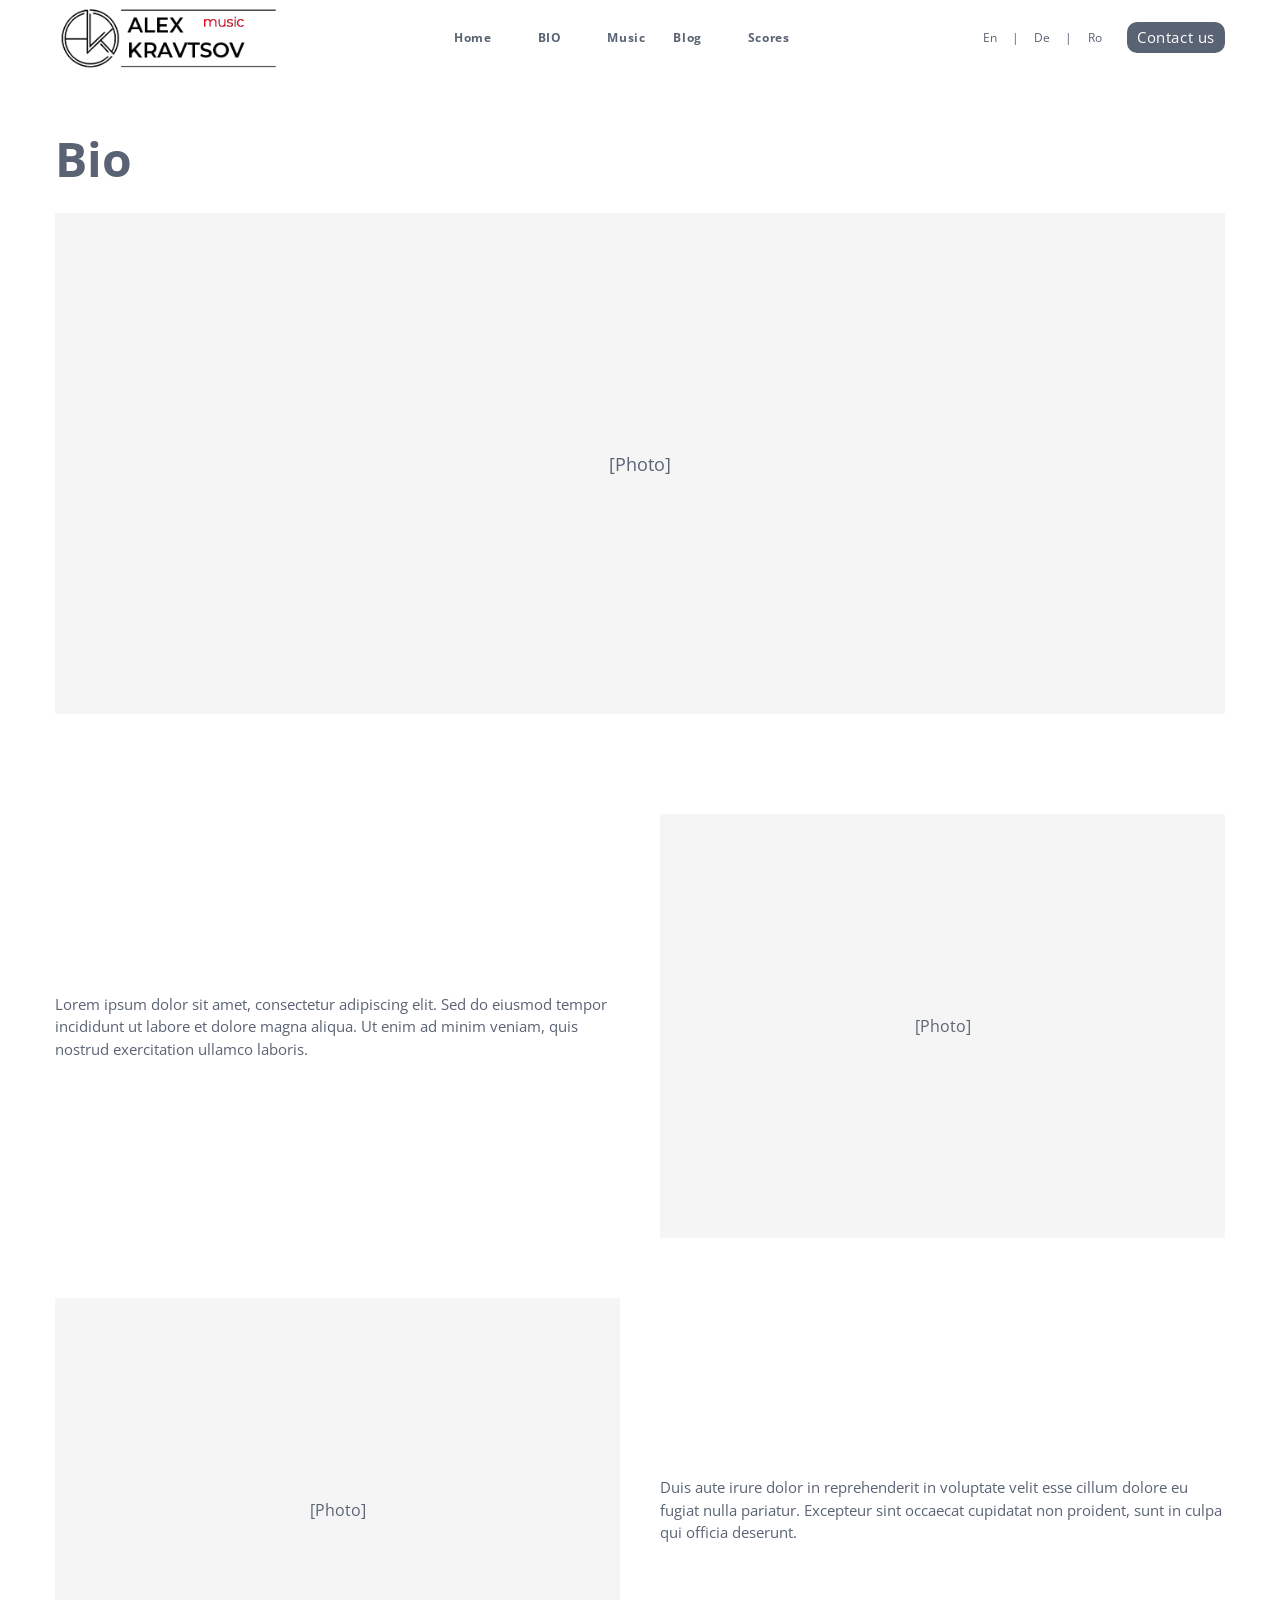
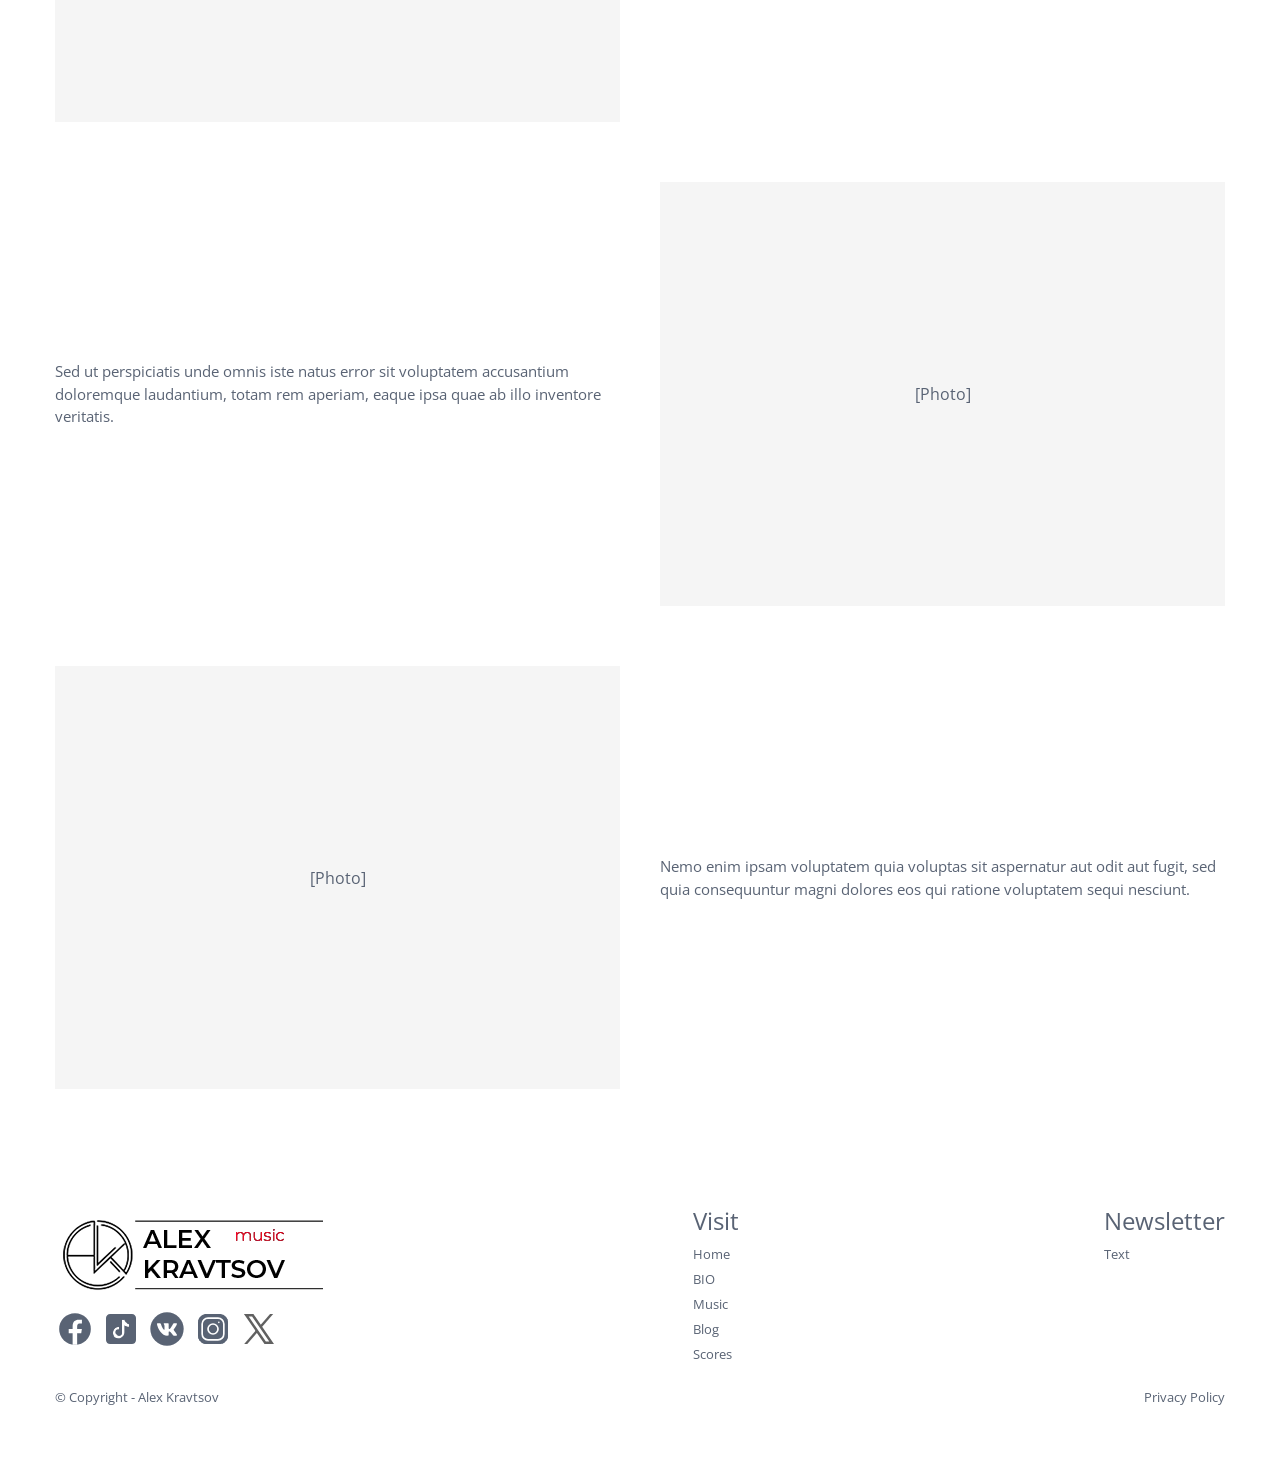
==== bio.html @ c88b5890 "Updates" ====
<!doctype html>
<html lang="en">
	<head>
		<meta charset="UTF-8">
		<meta name="viewport" content="width=device-width, initial-scale=1.0">
		<link rel="shortcut icon" href="./assets/img/favicon.ico">
		<title>Alex Kravtsov - Bio</title>
		<script type="module" crossorigin="" src="./js/button.min.js?v=1787601056438"></script>
		<link rel="stylesheet" crossorigin="" href="./css/button.min.css?v=1787601056438">
		<link rel="stylesheet" crossorigin="" href="./css/bio.min.css?v=1787601056438">
		<link rel="stylesheet" crossorigin="" href="./css/inner.min.css?v=1787601056438">
	</head>
	<body>
		<div class="wrapper">
			<header data-fls-header="" data-fls-header-scroll="20" data-fls-header-scroll-show="" class="header">
				<div class="header__container">
					<div class="header__content">
						<a href="index.html" class="header__logo">
							<picture>
								<img alt="logo" src="./assets/img/logo-dark.webp">
							</picture>
						</a>
						<div class="header__menu menu">
							<nav class="menu__body">
								<ul class="menu__list">
									<li class="menu__item">
										<a href="#" class="menu__link menu__link--no-sub-menu">Home</a>
									</li>
									<li class="menu__item">
										<a href="#" class="menu__link menu__link--active menu__link--no-sub-menu">BIO</a>
									</li>
									<li class="menu__item">
										<a href="#" class="menu__link menu__link--sub-menu">Music</a>
										<span class="menu__arrow-submenu _icon-arrow-select"></span>
										<ul class="sub-menu__list">
											<li class="sub-menu__item">
												<a href="orchestral-music.html" class="sub-menu__link">Orchestral
										music</a>
											</li>
											<li class="sub-menu__item">
												<a href="piano-music.html" class="sub-menu__link">Piano music</a>
											</li>
											<li class="sub-menu__item">
												<a href="relaxing-music.html" class="sub-menu__link">Relaxing
										music</a>
											</li>
										</ul>
									</li>
									<li class="menu__item">
										<a href="#" class="menu__link menu__link--no-sub-menu">Blog</a>
									</li>
									<li class="menu__item">
										<a href="#" class="menu__link menu__link--no-sub-menu">Scores</a>
									</li>
								</ul>
							</nav>
						</div>
						<!--
<fetch url="@components/layout/menu/menu.json">
<each loop='item in response'>
</each>
</fetch>
-->
						<div class="header__actions actions-header">
							<div class="actions-header__language">
								<ul class="actions-header__list-lang">
									<li class="actions-header__item-lang">
										<button type="button" class="actions-header__link-lang">En</button>
									</li>
									<li class="actions-header__item-lang">
										<button type="button" class="actions-header__link-lang">De</button>
									</li>
									<li class="actions-header__item-lang">
										<button type="button" class="actions-header__link-lang">Ro</button>
									</li>
								</ul>
							</div>
							<div data-da=".menu__body, 480" class="actions-header__button-block">
								<a data-fls-button="" href="contacts.html" class="actions-header__button button button--dark-grey button--radius">Contact
						us</a>
							</div>
							<button type="button" data-fls-menu="" class="menu__icon icon-menu">
								<span></span>
							</button>
						</div>
					</div>
				</div>
			</header>
			<div class="inner">
				<main class="page page--bio">
					<section data-fls-biohero="" class="page__biohero biohero">
						<div class="biohero__container">
							<h1 class="biohero__headline">Bio</h1>
							<div class="biohero__image">[Photo]</div>
						</div>
					</section>
					<section data-fls-biointro="" class="page__biointro biointro">
						<div class="biointro__container">
							<div class="biointro__item">
								<div class="biointro__text">
									<p>
										Lorem ipsum dolor sit amet, consectetur adipiscing elit. Sed do eiusmod tempor incididunt ut
					labore et dolore magna aliqua. Ut enim ad minim veniam, quis nostrud exercitation ullamco
					laboris.
									</p>
								</div>
								<div class="biointro__image">[Photo]</div>
							</div>
							<div class="biointro__item biointro__item--reverse">
								<div class="biointro__text">
									<p>
										Duis aute irure dolor in reprehenderit in voluptate velit esse cillum dolore eu fugiat nulla
					pariatur. Excepteur sint occaecat cupidatat non proident, sunt in culpa qui officia deserunt.
									</p>
								</div>
								<div class="biointro__image">[Photo]</div>
							</div>
							<div class="biointro__item">
								<div class="biointro__text">
									<p>
										Sed ut perspiciatis unde omnis iste natus error sit voluptatem accusantium doloremque laudantium,
					totam rem aperiam, eaque ipsa quae ab illo inventore veritatis.
									</p>
								</div>
								<div class="biointro__image">[Photo]</div>
							</div>
							<div class="biointro__item biointro__item--reverse">
								<div class="biointro__text">
									<p>
										Nemo enim ipsam voluptatem quia voluptas sit aspernatur aut odit aut fugit, sed quia consequuntur
					magni dolores eos qui ratione voluptatem sequi nesciunt.
									</p>
								</div>
								<div class="biointro__image">[Photo]</div>
							</div>
						</div>
					</section>
				</main>
			</div>
			<footer data-fls-footer="" class="footer">
				<div class="footer__top top-footer">
					<div class="top-footer__container">
						<div class="top-footer__content">
							<div class="top-footer__column">
								<a href="index.html" class="top-footer__logo">
									<picture>
										<img alt="Logo" src="./assets/img/logo-dark.webp">
									</picture>
								</a>
								<ul class="top-footer__list-social">
									<li class="top-footer__item-social">
										<a href="#" class="top-footer__link-social">
											<img class="top-footer__image-social top-footer__image-social--facebook ibg" src="./assets/img/social/facebook-2.svg" alt="facebook">
										</a>
									</li>
									<li class="top-footer__item-social">
										<a href="#" class="top-footer__link-social">
											<img class="top-footer__image-social top-footer__image-social--tiktok ibg" src="./assets/img/social/tiktok-2.svg" alt="tiktok">
										</a>
									</li>
									<li class="top-footer__item-social">
										<a href="#" class="top-footer__link-social">
											<img class="top-footer__image-social top-footer__image-social--vk ibg" src="./assets/img/social/vk-2.svg" alt="vk">
										</a>
									</li>
									<li class="top-footer__item-social">
										<a href="#" class="top-footer__link-social">
											<img class="top-footer__image-social top-footer__image-social--instagram ibg" src="./assets/img/social/instagram-2.svg" alt="instagram">
										</a>
									</li>
									<li class="top-footer__item-social">
										<a href="#" class="top-footer__link-social">
											<img class="top-footer__image-social top-footer__image-social--twitter ibg" src="./assets/img/social/twitter-x.svg" alt="twitter-x">
										</a>
									</li>
								</ul>
							</div>
							<div class="top-footer__column">
								<div data-fls-spollers="767.98,max" class="top-footer__spollers">
									<details class="top-footer__item">
										<summary class="top-footer__title">Visit</summary>
										<div class="top-footer__body">
											<div class="top-footer__menu menu-footer">
												<nav class="menu-footer__body">
													<ul class="menu-footer__list">
														<li class="menu-footer__item">
															<a href="#" class="menu-footer__link">Home</a>
														</li>
														<li class="menu-footer__item">
															<a href="#" class="menu-footer__link">BIO</a>
														</li>
														<li class="menu-footer__item">
															<a href="#" class="menu-footer__link">Music</a>
														</li>
														<li class="menu-footer__item">
															<a href="#" class="menu-footer__link">Blog</a>
														</li>
														<li class="menu-footer__item">
															<a href="#" class="menu-footer__link">Scores</a>
														</li>
													</ul>
												</nav>
											</div>
										</div>
									</details>
								</div>
							</div>
							<div class="top-footer__column">
								<div data-fls-spollers="767.98,max" class="top-footer__spollers">
									<details class="top-footer__item">
										<summary class="top-footer__title">Newsletter</summary>
										<div class="top-footer__body">
											<div class="top-footer__parahraph">
												<p class="top-footer__text">Text</p>
											</div>
											<!-- <include src="@components"></include> -->
											<!--
<form class="top-footer__form form-newsletter" action="#">
<input data-required="email" autocomplete="off" type="text" name="form[email]"
data-error="Error" placeholder="E-mail" class="form-newsletter__input input">
<button type="submit" class="form-newsletter__button button">Submit</button>
</form>
-->
										</div>
									</details>
								</div>
							</div>
						</div>
					</div>
				</div>
				<div class="footer__bottom bottom-footer">
					<div class="bottom-footer__container">
						<div class="bottom-footer__content">
							<div class="bottom-footer__copy">© Copyright - Alex Kravtsov</div>
							<a href="privacy-policy.html" class="bottom-footer__privacy">Privacy Policy</a>
						</div>
					</div>
				</div>
			</footer>
		</div>
	</body>
</html>
---- css/button.min.css ----
@charset "UTF-8";@import url("https://fonts.googleapis.com/css?family=Open+Sans:regular,500,600,700&display=swap");*{padding:0;margin:0;border:0}*,:after,:before{box-sizing:border-box}:after,:before{display:inline-block}body,html{height:100%}body{line-height:1;scrollbar-gutter:stable;-ms-text-size-adjust:100%;-moz-text-size-adjust:100%;-webkit-text-size-adjust:100%;-webkit-font-smoothing:antialiased;-moz-osx-font-smoothing:grayscale}button,input,textarea{font-family:inherit;font-size:inherit;line-height:inherit;color:inherit;background-color:transparent}input,textarea{width:100%}label{display:inline-block}button,option,select{cursor:pointer}a{display:inline-block;color:inherit;text-decoration:none}ul li{list-style:none}img{max-width:100%;height:auto;vertical-align:middle}h1,h2,h3,h4,h5,h6{font-weight:inherit;font-size:inherit}@font-face{font-family:iconfont;font-display:swap;src:url(../assets/fonts/iconfont.woff2?224aa5cf27b50ce183296403cdfa5c2c) format("woff2")}[class*="--icon-"]:before{font-family:iconfont}[class*="--icon-play"]:before{content:"\f101"}body{min-width:20rem;color:var(--color-3);font-family:Open Sans;font-size:.8125rem}[data-fls-scrolllock] body{overflow:hidden;touch-action:none;overscroll-behavior:none}.wrapper{min-height:100%;display:flex;flex-direction:column;overflow:clip}.wrapper>main{flex:1 1 auto}.wrapper>*{min-width:0}[class*=__container]{max-width:75rem;margin:0 auto;padding-left:.9375rem;padding-right:.9375rem}:root{--color-1:#fff;--color-2:#f5f5f5;--color-3:#596374;--color-4:#c39e80;--color-5:#000;--color-6:#af8e73;--color-7:#505968;--color-8:#83b0b7;--color-9:#2b2b2b;--color-10:#e7f0e5;--color-11:#ff005c;--color-12:red;--color-13:#0f0;--color-14:#ddcea1;--color-15:#292929}.bg-one{background:var(--color-1)}.bg-two{background:var(--color-2)}.bg-three{background:var(--color-3)}.bg-four{background:var(--color-4)}.bg-five{background:var(--color-5)}.bg-sex{background:var(--color-6)}.bg-seven{background:var(--color-7)}.bg-eight{background:var(--color-8)}.bg-nine{background:var(--color-9)}.bg-ten{background:var(--color-10)}.bg-eleven{background:var(--color-11)}.bg-twelve{background:var(--color-12)}.bg-thirteen{background:var(--color-13)}.bg-fourteen{background:var(--color-14)}.bg-fifteen{background:var(--color-15)}.c-one{color:var(--color-1)}.c-two{color:var(--color-2)}.c-three{color:var(--color-3)}.c-four{color:var(--color-4)}.c-five{color:var(--color-5)}.c-sex{color:var(--color-6)}.c-seven{color:var(--color-7)}.с-eight{color:var(--color-8)}.с-nine{color:var(--color-9)}.с-ten{color:var(--color-10)}.с-eleven{color:var(--color-11)}.с-twelve{color:var(--color-12)}.с-thirteen{color:var(--color-13)}.с-fourteen{color:var(--color-14)}.c-fifteen{color:var(--color-15)}.spollers{display:grid;gap:.9375rem}.spollers__item{font-size:1.25rem}.spollers__title{width:100%;cursor:default;text-align:left;border:.0625rem solid #eee;padding:.625rem .9375rem;border-radius:.3125rem;position:relative;list-style:none}.spollers__title::-webkit-details-marker,.spollers__title::marker{display:none}.--spoller-init .spollers__title{cursor:pointer}.--spoller-init .spollers__title:after,.--spoller-init .spollers__title:before{content:"";position:absolute;right:.625rem;top:50%;background-color:#000;height:.125rem;width:.9375rem;transition:transform .5s ease 0s}.--spoller-init .spollers__title:before{transform:translate(-75%,-50%) rotate(40deg)}.--spoller-init .spollers__title:after{transform:translateY(-50%) rotate(-40deg)}.--spoller-init .spollers__title.--spoller-active:before{transform:translateX(-75%) rotate(-40deg)}.--spoller-init .spollers__title.--spoller-active:after{transform:rotate(40deg)}.spollers__body{padding:1.25rem;border-radius:.3125rem;border:.0625rem solid #eee}.top-footer__title{list-style:none}.top-footer__title::-webkit-details-marker,.top-footer__title::marker{display:none}.top-footer__title:not(:last-child){margin-bottom:.9375rem}.menu__link,.sub-menu__link{transition:all .6s;position:relative}.menu__link:before,.sub-menu__link:before{content:"";position:absolute;height:.0625rem;width:0;bottom:0;left:0;background:var(--color-8);opacity:0;transition:opacity .6s,width .6s,background .6s}.menu__list{display:flex;flex-wrap:wrap;justify-content:center;column-gap:1.75rem;row-gap:.125rem}.menu__item{position:relative;align-items:center}.menu__link{font-weight:700;padding-top:.3125rem;padding-bottom:.3125rem}.menu__link--sub-menu{padding-right:0}.sub-menu__list{min-width:8.75rem;transition:all .3s}.sub-menu__item{padding-left:.75rem}.sub-menu__item:first-child{border-top-left-radius:1rem;border-top-right-radius:1rem;padding-top:.75rem;padding-right:.75rem}.sub-menu__item:not(:last-child){padding-bottom:.25rem}.sub-menu__item:last-child{padding-bottom:.75rem;border-bottom-left-radius:1rem;border-bottom-right-radius:1rem}.sub-menu__link{display:inline-block;transition:all .3s}.icon-menu{display:none}.header{position:fixed;width:100%;top:0;left:0;right:0;z-index:50;background:var(--color-1)}.header__container{position:relative;z-index:5}.header__content{display:flex;align-items:center;justify-content:space-between;letter-spacing:.0375rem;font-size:.75rem}.actions-header,.header__logo{position:relative;z-index:5}.actions-header{display:flex;align-items:center}.actions-header__item-lang:not(:last-child),.actions-header__list-lang{display:flex;column-gap:.9375rem}.actions-header__item-lang:not(:last-child):after{content:"|"}[data-fls-header-scroll].--header-scroll{position:fixed;top:0;right:0;left:0;z-index:50}[data-fls-header-scroll-show].--header-scroll{transition:translate .3s;translate:0 -100%}[data-fls-header-scroll-show].--header-show{translate:0 0}.bottom-footer__privacy,.menu-footer__link{transition:all .6s;position:relative}.bottom-footer__privacy:before,.menu-footer__link:before{content:"";position:absolute;height:.0625rem;width:0;bottom:0;left:0;background:var(--color-8);opacity:0;transition:opacity .6s,width .6s,background .6s}.footer{z-index:6}.top-footer{background:var(--color-1)}.top-footer__content{display:grid;grid-template-columns:repeat(3,auto);column-gap:1.25rem;justify-content:space-between}.top-footer__logo:not(:last-child){margin-bottom:.625rem}.top-footer__list-social{display:flex;align-items:center;column-gap:.375rem}.top-footer__link-social{max-width:2.5rem;filter:hue-rotate(0deg);transition:all .3s}.top-footer__image-social{aspect-ratio:1/1}.menu-footer__list{display:grid;row-gap:.75rem}.menu-footer__link{position:relative}.bottom-footer{background:var(--color-1)}.bottom-footer__content{display:flex;justify-content:space-between;align-items:center;column-gap:.9375rem}.button{display:inline-flex;color:var(--color-1);text-wrap:nowrap}.button--fw{width:100%}.button--yellow-brown{background:var(--color-4)}.button--dark-grey{background:var(--color-3);transition:all .3s}.button--radius{border-radius:.625rem}@media (max-width:75em){.actions-header__item-lang:not(:last-child),.actions-header__list-lang{column-gap:.625rem}}@media (max-width:62em){.menu__link--no-sub-menu{padding-right:.25rem}}@media (max-width:61.99875em){.actions-header__item-lang:not(:last-child),.actions-header__list-lang{column-gap:.3125rem}}@media (max-width:61.9375em){.menu__list{column-gap:.75rem}.header__content{column-gap:.5rem}.header__logo img{max-width:9.375rem}.actions-header{column-gap:.9375rem}}@media (max-width:47.99875em) and (any-hover:none){.icon-menu{cursor:default}}@media (max-width:47.99875em){.menu__body{height:100svh;overflow:auto;padding:5rem .9375rem .9375rem 1.875rem;background:var(--color-1)}.menu__body,.menu__body:before{position:fixed;width:100%;left:-100%;top:0;transition:left .3s}.menu__body:before{content:"";height:3.75rem;z-index:2}[data-fls-menu-open] .menu__body,[data-fls-menu-open] .menu__body:before{left:0}.menu__list{flex-direction:column;row-gap:.9375rem}.menu__item{display:grid}.menu__item.menu-active-header .menu__link{background:var(--color-2)}.menu__link--no-sub-menu{padding-right:0}.menu__link{font-size:1.125rem;padding-top:1.125rem;padding-bottom:1.125rem;padding-left:1.125rem}.sub-menu__list{padding-top:.625rem}.sub-menu__link{line-height:1.3;padding-top:1.125rem;padding-bottom:1.125rem;font-size:1.125rem;width:100%}.icon-menu{display:block;position:relative;width:1.875rem;height:1.125rem;z-index:5}.icon-menu span,.icon-menu:after,.icon-menu:before{content:"";transition:all .3s ease 0s;right:0;position:absolute;width:100%;height:.125rem;background-color:#000}.icon-menu:before{top:0}.icon-menu:after{bottom:0}.icon-menu span{top:calc(50% - .0625rem)}[data-fls-menu-open] .icon-menu span{width:0}[data-fls-menu-open] .icon-menu:before{top:calc(50% - .0625rem);transform:rotate(-45deg)}[data-fls-menu-open] .icon-menu:after{bottom:calc(50% - .0625rem);transform:rotate(45deg)}.top-footer__content{grid-template-columns:repeat(1,auto);justify-content:center;row-gap:1.25rem}.bottom-footer__content{flex-direction:column}}@media (max-width:29.99875em){.header__content{column-gap:.3125rem}.actions-header__item-lang:not(:last-child),.actions-header__list-lang{column-gap:.1875rem}}@media (max-width:20em){.top-footer__title{font-size:1.25rem}.header__content{min-height:3.75rem}.top-footer{padding-top:1.875rem;padding-bottom:.9375rem}.bottom-footer{padding-bottom:1.875rem}.button{font-size:.8125rem;padding-top:.375rem;padding-bottom:.375rem;padding-left:.5rem;padding-right:.5rem}}@media (min-width:20em) and (max-width:75em){.top-footer__title{font-size:clamp(1.25rem,1.15909090909375rem + .4545454545vw,1.5rem)}.header__content{min-height:clamp(3.75rem,3.40909090909375rem + 1.7045454545vw,4.6875rem)}.top-footer{padding-top:clamp(1.875rem,1.19318181818125rem + 3.4090909091vw,3.75rem);padding-bottom:clamp(.9375rem,.59659090909375rem + 1.7045454545vw,1.875rem)}.bottom-footer{padding-bottom:clamp(1.875rem,1.19318181818125rem + 3.4090909091vw,3.75rem)}.button{font-size:clamp(.8125rem,.76704545454375rem + .2272727273vw,.9375rem);padding-top:clamp(.375rem,.32954545454375rem + .2272727273vw,.5rem);padding-bottom:clamp(.375rem,.32954545454375rem + .2272727273vw,.5rem);padding-left:clamp(.5rem,.45454545454375rem + .2272727273vw,.625rem);padding-right:clamp(.5rem,.45454545454375rem + .2272727273vw,.625rem)}}@media (min-width:47.99875em){.menu__list{align-items:center}.menu__item{display:flex}.menu__item.menu-active-header{background:var(--color-2)}.menu__item.menu-active-header .menu__link{text-decoration:none}.sub-menu__list{position:absolute;top:.8125rem;left:-1.5625rem;visibility:hidden;opacity:0;pointer-events:none;padding-top:2.1875rem}.sub-menu__list>.sub-menu__item{background:var(--color-2)}.sub-menu__item{border-left:.125rem solid var(--color-2);border-right:.125rem solid var(--color-2)}.sub-menu__item:first-child{border-top:.125rem solid var(--color-2)}.sub-menu__item:not(:last-child){padding-bottom:.5rem}.sub-menu__item:last-child{border-bottom:.125rem solid var(--color-2)}.sub-menu__link{line-height:1.5}}@media (min-width:61.9375em) and (max-width:75em){.menu__list{column-gap:clamp(.75rem,-3.99162679425625rem + 7.6555023923vw,1.75rem)}.header__content{column-gap:clamp(.5rem,-.09270334928125rem + .956937799vw,.625rem)}.header__logo img{max-width:clamp(9.375rem,-12.55502392344375rem + 35.4066985646vw,14rem)}.actions-header{column-gap:clamp(.9375rem,-2.0260167464125rem + 4.7846889952vw,1.5625rem)}}@media (min-width:62em) and (max-width:75em){.menu__link--no-sub-menu{padding-right:clamp(.25rem,-3.923076923075rem + 6.7307692308vw,1.125rem)}}@media (min-width:75em){.top-footer__title{font-size:1.5rem}.menu__list{column-gap:1.75rem}.menu__link--no-sub-menu{padding-right:1.125rem}.header__content{min-height:4.6875rem;column-gap:.625rem}.header__logo img{max-width:14rem}.actions-header{column-gap:1.5625rem}.top-footer{padding-top:3.75rem;padding-bottom:1.875rem}.bottom-footer{padding-bottom:3.75rem}.button{font-size:.9375rem;padding-top:.5rem;padding-bottom:.5rem;padding-left:.625rem;padding-right:.625rem}}@media (any-hover:hover){.menu__link:hover,.sub-menu__link:hover{color:var(--color-8)}.menu__link:hover:before,.sub-menu__link:hover:before{opacity:1;width:calc(50% - .0625rem)}.menu__list>.menu__item:hover .menu__arrow-submenu{transform:translate(-.5rem) rotate(-180deg)}.menu__list>.menu__item:hover .sub-menu__list{visibility:visible;opacity:1;pointer-events:all}.bottom-footer__privacy:hover,.menu-footer__link:hover{color:var(--color-8)}.bottom-footer__privacy:hover:before,.menu-footer__link:hover:before{opacity:1;width:calc(50% - .0625rem)}.top-footer__link-social:hover{filter:hue-rotate(440deg)}.button--dark-grey:hover,.button--yellow-brown:hover{background:var(--color-9)}}
---- css/bio.min.css ----
.biointro__container{display:flex;flex-direction:column}.biointro__item{display:flex;align-items:center;column-gap:2.5rem}.biointro__item--reverse{flex-direction:row-reverse}.biointro__text{line-height:1.5}.biointro__image,.biointro__text{flex:0 1 50%;color:var(--color-3)}.biointro__image{display:flex;justify-content:center;align-items:center;aspect-ratio:4/3;background:var(--color-2)}.biohero__headline{font-weight:700;color:var(--color-3)}.biohero__headline:not(:last-child){margin-bottom:1.875rem}.biohero__image{display:flex;justify-content:center;align-items:center;aspect-ratio:21/9;width:100%;background:var(--color-2);color:var(--color-3)}@media (max-width:47.99875em){.biointro__item{align-items:flex-start;row-gap:1.25rem}.biointro__item,.biointro__item--reverse{flex-direction:column}.biointro__image,.biointro__text{flex:0 0 auto;width:100%}}@media (max-width:20em){.biointro__container{row-gap:1.875rem;padding-top:1.875rem;padding-bottom:1.875rem}.biointro__image,.biointro__text{font-size:.8125rem}.biohero__container{padding-top:2.5rem;padding-bottom:1.875rem}.biohero__headline{font-size:1.75rem}.biohero__image{font-size:.875rem}}@media (min-width:20em) and (max-width:75em){.biointro__container{row-gap:clamp(1.875rem,1.19318181818125rem + 3.4090909091vw,3.75rem);padding-top:clamp(1.875rem,1.19318181818125rem + 3.4090909091vw,3.75rem);padding-bottom:clamp(1.875rem,1.19318181818125rem + 3.4090909091vw,3.75rem)}.biointro__text{font-size:clamp(.8125rem,.76704545454375rem + .2272727273vw,.9375rem)}.biointro__image{font-size:clamp(.8125rem,.74431818181875rem + .3409090909vw,1rem)}.biohero__container{padding-top:clamp(2.5rem,2.04545454545625rem + 2.2727272727vw,3.75rem);padding-bottom:clamp(1.875rem,1.647727272725rem + 1.1363636364vw,2.5rem)}.biohero__headline{font-size:clamp(1.75rem,1.29545454545625rem + 2.2727272727vw,3rem)}.biohero__image{font-size:clamp(.875rem,.78409090909375rem + .4545454545vw,1.125rem)}}@media (min-width:75em){.biointro__container{row-gap:3.75rem;padding-top:3.75rem;padding-bottom:3.75rem}.biointro__text{font-size:.9375rem}.biointro__image{font-size:1rem}.biohero__container{padding-top:3.75rem;padding-bottom:2.5rem}.biohero__headline{font-size:3rem}.biohero__image{font-size:1.125rem}}
---- css/inner.min.css ----
@media (max-width:20em){.inner{padding-top:3.75rem}}@media (min-width:20em) and (max-width:75em){.inner{padding-top:clamp(3.75rem,3.40909090909375rem + 1.7045454545vw,4.6875rem)}}@media (min-width:75em){.inner{padding-top:4.6875rem}}
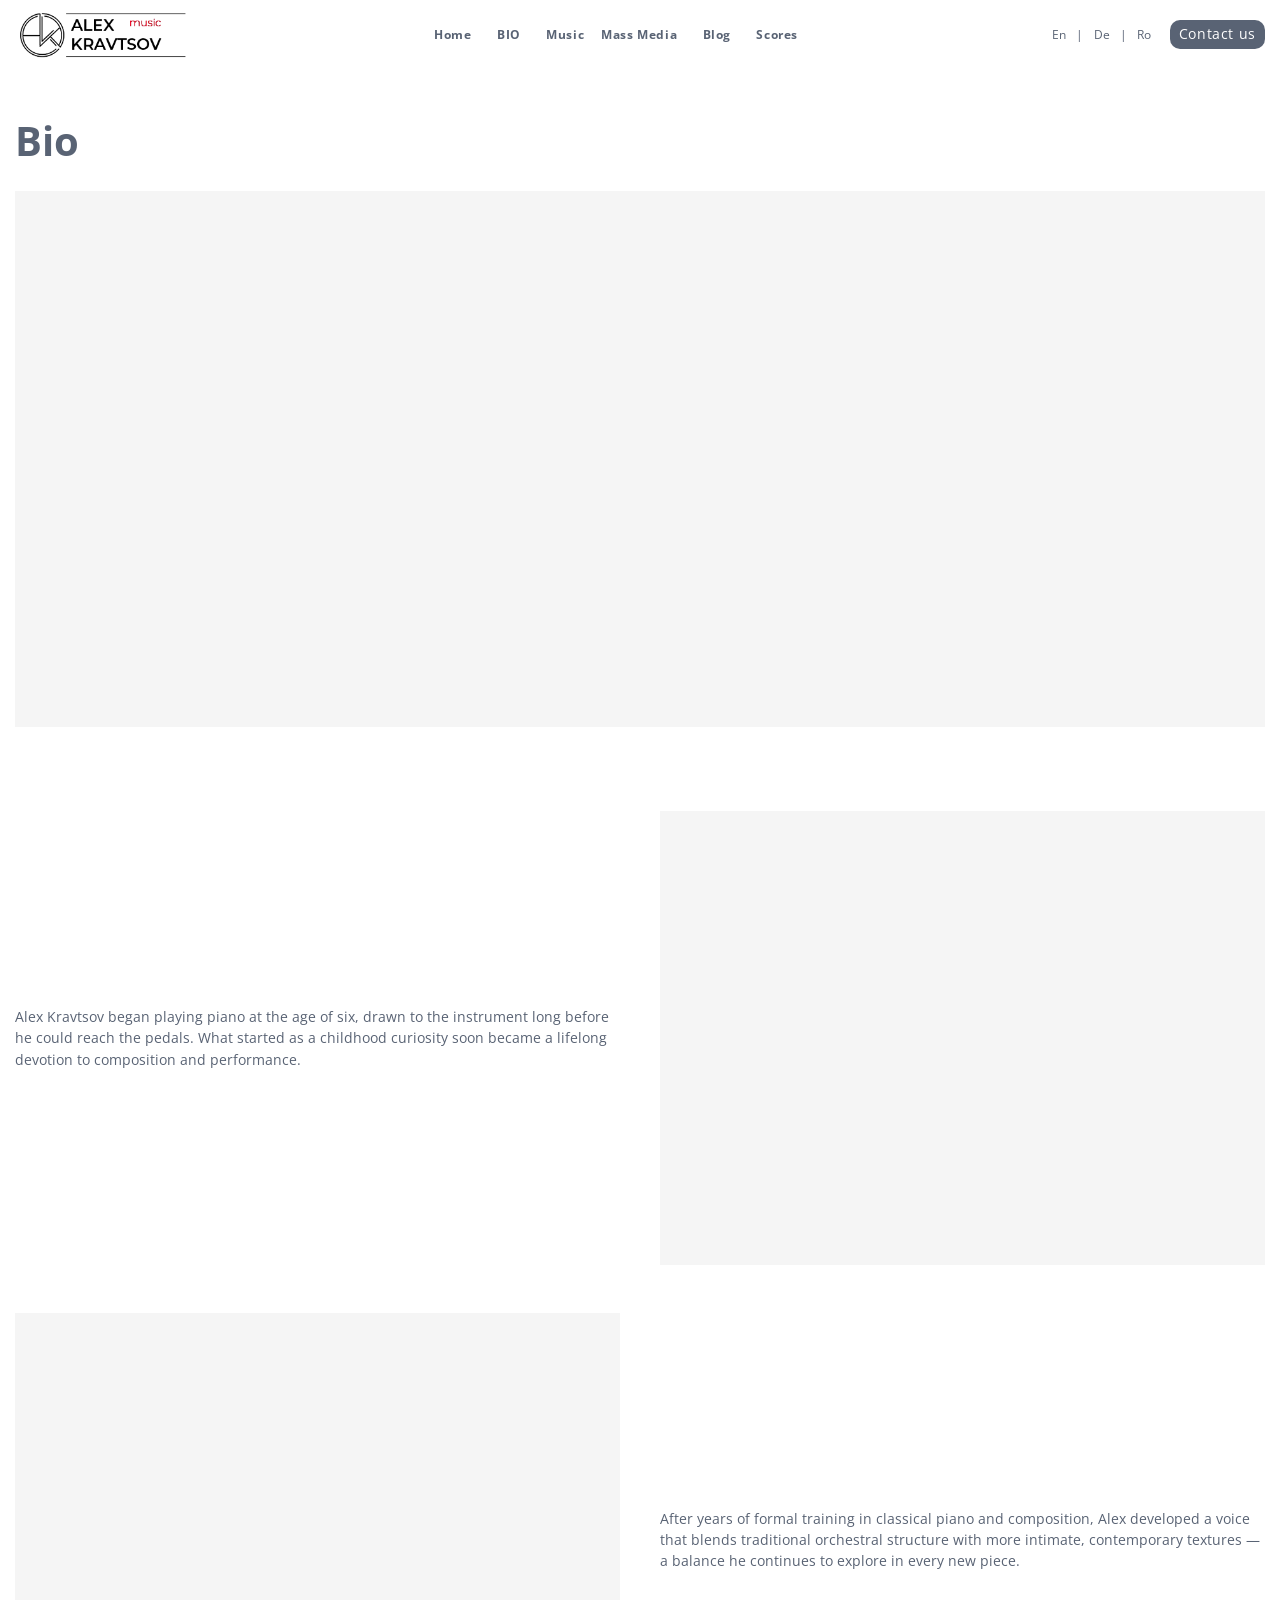
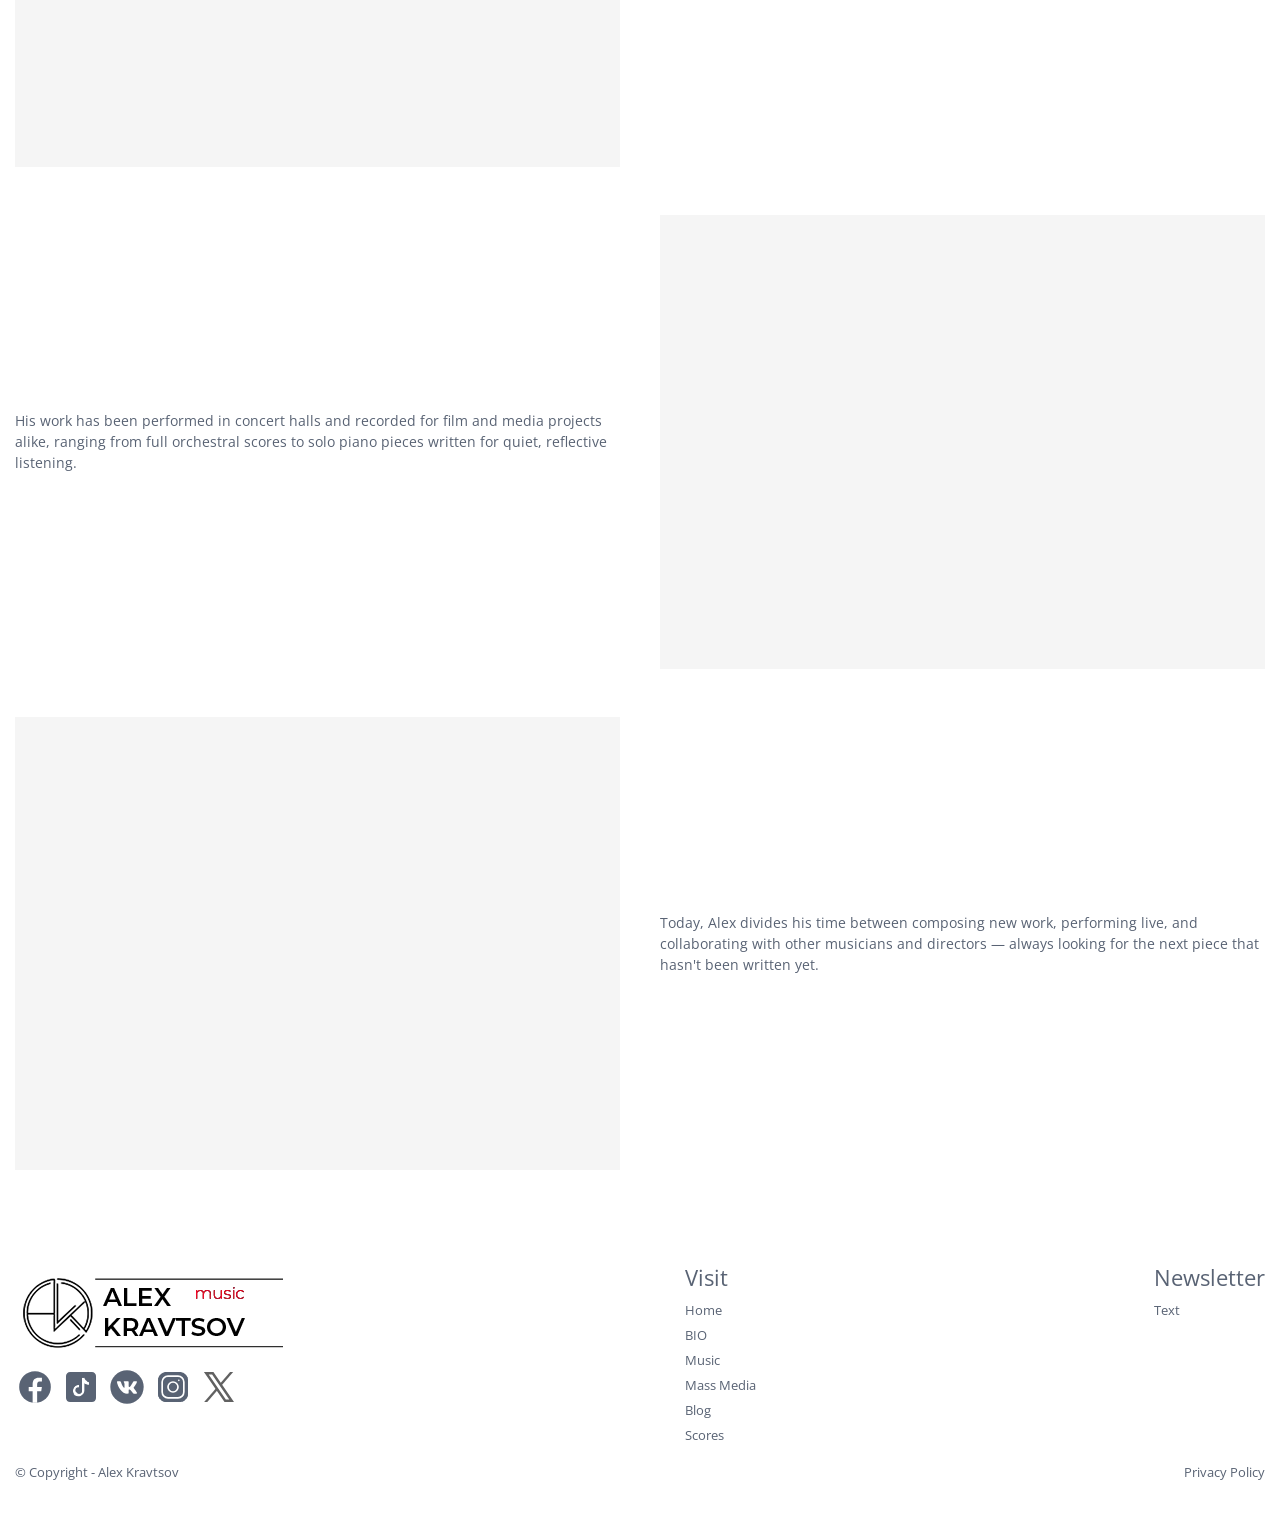
==== commit cdcabddf: "Updates" ====
--- a/bio.html
+++ b/bio.html
@@ -5,10 +5,14 @@
 		<meta name="viewport" content="width=device-width, initial-scale=1.0">
 		<link rel="shortcut icon" href="./assets/img/favicon.ico">
 		<title>Alex Kravtsov - Bio</title>
-		<script type="module" crossorigin="" src="./js/button.min.js?v=1787601056438"></script>
-		<link rel="stylesheet" crossorigin="" href="./css/button.min.css?v=1787601056438">
-		<link rel="stylesheet" crossorigin="" href="./css/bio.min.css?v=1787601056438">
-		<link rel="stylesheet" crossorigin="" href="./css/inner.min.css?v=1787601056438">
+		<link rel="modulepreload" crossorigin href="./js/common.min.js?v=1787607246814">
+		<script type="module" crossorigin="" src="./js/button.min.js?v=1787607246814"></script>
+		<script type="module" crossorigin="" src="./js/gallery.min.js?v=1787607246814"></script>
+		<link rel="stylesheet" crossorigin="" href="./css/common.min.css?v=1787607246814">
+		<link rel="stylesheet" crossorigin="" href="./css/button.min.css?v=1787607246814">
+		<link rel="stylesheet" crossorigin="" href="./css/gallery.min.css?v=1787607246814">
+		<link rel="stylesheet" crossorigin="" href="./css/bio.min.css?v=1787607246814">
+		<link rel="stylesheet" crossorigin="" href="./css/inner.min.css?v=1787607246814">
 	</head>
 	<body>
 		<div class="wrapper">
@@ -24,13 +28,13 @@
 							<nav class="menu__body">
 								<ul class="menu__list">
 									<li class="menu__item">
-										<a href="#" class="menu__link menu__link--no-sub-menu">Home</a>
-									</li>
-									<li class="menu__item">
-										<a href="#" class="menu__link menu__link--active menu__link--no-sub-menu">BIO</a>
-									</li>
-									<li class="menu__item">
-										<a href="#" class="menu__link menu__link--sub-menu">Music</a>
+										<a href="index.html" class="menu__link menu__link--no-sub-menu">Home</a>
+									</li>
+									<li class="menu__item">
+										<a href="bio.html" class="menu__link menu__link--active menu__link--no-sub-menu">BIO</a>
+									</li>
+									<li class="menu__item">
+										<a href="music.html" class="menu__link menu__link--sub-menu">Music</a>
 										<span class="menu__arrow-submenu _icon-arrow-select"></span>
 										<ul class="sub-menu__list">
 											<li class="sub-menu__item">
@@ -47,10 +51,13 @@
 										</ul>
 									</li>
 									<li class="menu__item">
-										<a href="#" class="menu__link menu__link--no-sub-menu">Blog</a>
-									</li>
-									<li class="menu__item">
-										<a href="#" class="menu__link menu__link--no-sub-menu">Scores</a>
+										<a href="massmedia.html" class="menu__link menu__link--no-sub-menu">Mass Media</a>
+									</li>
+									<li class="menu__item">
+										<a href="blog.html" class="menu__link menu__link--no-sub-menu">Blog</a>
+									</li>
+									<li class="menu__item">
+										<a href="scores.html" class="menu__link menu__link--no-sub-menu">Scores</a>
 									</li>
 								</ul>
 							</nav>
@@ -91,47 +98,68 @@
 					<section data-fls-biohero="" class="page__biohero biohero">
 						<div class="biohero__container">
 							<h1 class="biohero__headline">Bio</h1>
-							<div class="biohero__image">[Photo]</div>
+							<div class="biohero__image">
+								<img src="https://images.unsplash.com/photo-1574396883367-ead75a1abde8?w=1600&q=80&auto=format&fit=crop" alt="Alex Kravtsov at the piano" loading="lazy">
+							</div>
 						</div>
 					</section>
 					<section data-fls-biointro="" class="page__biointro biointro">
-						<div class="biointro__container">
+						<div class="biointro__container" data-fls-gallery="">
 							<div class="biointro__item">
 								<div class="biointro__text">
 									<p>
-										Lorem ipsum dolor sit amet, consectetur adipiscing elit. Sed do eiusmod tempor incididunt ut
-					labore et dolore magna aliqua. Ut enim ad minim veniam, quis nostrud exercitation ullamco
-					laboris.
-									</p>
-								</div>
-								<div class="biointro__image">[Photo]</div>
+										Alex Kravtsov began playing piano at the age of six, drawn to the instrument long before he could
+					reach the pedals. What started as a childhood curiosity soon became a lifelong devotion to
+					composition and performance.
+									</p>
+								</div>
+								<div class="biointro__image">
+									<a class="js-gallery-item" href="https://images.unsplash.com/photo-1497032205916-ac775f0649ae?w=1600&q=80&auto=format&fit=crop">
+										<img src="https://images.unsplash.com/photo-1497032205916-ac775f0649ae?w=1000&q=80&auto=format&fit=crop" alt="Alex Kravtsov playing piano" loading="lazy">
+									</a>
+								</div>
 							</div>
 							<div class="biointro__item biointro__item--reverse">
 								<div class="biointro__text">
 									<p>
-										Duis aute irure dolor in reprehenderit in voluptate velit esse cillum dolore eu fugiat nulla
-					pariatur. Excepteur sint occaecat cupidatat non proident, sunt in culpa qui officia deserunt.
-									</p>
-								</div>
-								<div class="biointro__image">[Photo]</div>
+										After years of formal training in classical piano and composition, Alex developed a voice that
+					blends traditional orchestral structure with more intimate, contemporary textures — a balance he
+					continues to explore in every new piece.
+									</p>
+								</div>
+								<div class="biointro__image">
+									<a class="js-gallery-item" href="https://images.unsplash.com/photo-1571299803548-831c31e293e7?w=1600&q=80&auto=format&fit=crop">
+										<img src="https://images.unsplash.com/photo-1571299803548-831c31e293e7?w=1000&q=80&auto=format&fit=crop" alt="Conductor leading an orchestra" loading="lazy">
+									</a>
+								</div>
 							</div>
 							<div class="biointro__item">
 								<div class="biointro__text">
 									<p>
-										Sed ut perspiciatis unde omnis iste natus error sit voluptatem accusantium doloremque laudantium,
-					totam rem aperiam, eaque ipsa quae ab illo inventore veritatis.
-									</p>
-								</div>
-								<div class="biointro__image">[Photo]</div>
+										His work has been performed in concert halls and recorded for film and media projects alike,
+					ranging from full orchestral scores to solo piano pieces written for quiet, reflective
+					listening.
+									</p>
+								</div>
+								<div class="biointro__image">
+									<a class="js-gallery-item" href="https://images.unsplash.com/photo-1600443446566-c8a2e34c779b?w=1600&q=80&auto=format&fit=crop">
+										<img src="https://images.unsplash.com/photo-1600443446566-c8a2e34c779b?w=1000&q=80&auto=format&fit=crop" alt="Concert hall interior" loading="lazy">
+									</a>
+								</div>
 							</div>
 							<div class="biointro__item biointro__item--reverse">
 								<div class="biointro__text">
 									<p>
-										Nemo enim ipsam voluptatem quia voluptas sit aspernatur aut odit aut fugit, sed quia consequuntur
-					magni dolores eos qui ratione voluptatem sequi nesciunt.
-									</p>
-								</div>
-								<div class="biointro__image">[Photo]</div>
+										Today, Alex divides his time between composing new work, performing live, and collaborating with
+					other musicians and directors — always looking for the next piece that hasn't been written
+					yet.
+									</p>
+								</div>
+								<div class="biointro__image">
+									<a class="js-gallery-item" href="https://images.unsplash.com/photo-1538402074774-8e624f3f7e5d?w=1600&q=80&auto=format&fit=crop">
+										<img src="https://images.unsplash.com/photo-1538402074774-8e624f3f7e5d?w=1000&q=80&auto=format&fit=crop" alt="Close-up of sheet music" loading="lazy">
+									</a>
+								</div>
 							</div>
 						</div>
 					</section>
@@ -149,27 +177,27 @@
 								</a>
 								<ul class="top-footer__list-social">
 									<li class="top-footer__item-social">
-										<a href="#" class="top-footer__link-social">
+										<a href="https://facebook.com" class="top-footer__link-social">
 											<img class="top-footer__image-social top-footer__image-social--facebook ibg" src="./assets/img/social/facebook-2.svg" alt="facebook">
 										</a>
 									</li>
 									<li class="top-footer__item-social">
-										<a href="#" class="top-footer__link-social">
+										<a href="https://tiktok.com" class="top-footer__link-social">
 											<img class="top-footer__image-social top-footer__image-social--tiktok ibg" src="./assets/img/social/tiktok-2.svg" alt="tiktok">
 										</a>
 									</li>
 									<li class="top-footer__item-social">
-										<a href="#" class="top-footer__link-social">
+										<a href="https://vk.com" class="top-footer__link-social">
 											<img class="top-footer__image-social top-footer__image-social--vk ibg" src="./assets/img/social/vk-2.svg" alt="vk">
 										</a>
 									</li>
 									<li class="top-footer__item-social">
-										<a href="#" class="top-footer__link-social">
+										<a href="https://instagram.com" class="top-footer__link-social">
 											<img class="top-footer__image-social top-footer__image-social--instagram ibg" src="./assets/img/social/instagram-2.svg" alt="instagram">
 										</a>
 									</li>
 									<li class="top-footer__item-social">
-										<a href="#" class="top-footer__link-social">
+										<a href="https://x.com" class="top-footer__link-social">
 											<img class="top-footer__image-social top-footer__image-social--twitter ibg" src="./assets/img/social/twitter-x.svg" alt="twitter-x">
 										</a>
 									</li>
@@ -184,19 +212,22 @@
 												<nav class="menu-footer__body">
 													<ul class="menu-footer__list">
 														<li class="menu-footer__item">
-															<a href="#" class="menu-footer__link">Home</a>
-														</li>
-														<li class="menu-footer__item">
-															<a href="#" class="menu-footer__link">BIO</a>
-														</li>
-														<li class="menu-footer__item">
-															<a href="#" class="menu-footer__link">Music</a>
-														</li>
-														<li class="menu-footer__item">
-															<a href="#" class="menu-footer__link">Blog</a>
-														</li>
-														<li class="menu-footer__item">
-															<a href="#" class="menu-footer__link">Scores</a>
+															<a href="index.html" class="menu-footer__link">Home</a>
+														</li>
+														<li class="menu-footer__item">
+															<a href="bio.html" class="menu-footer__link">BIO</a>
+														</li>
+														<li class="menu-footer__item">
+															<a href="music.html" class="menu-footer__link">Music</a>
+														</li>
+														<li class="menu-footer__item">
+															<a href="massmedia.html" class="menu-footer__link">Mass Media</a>
+														</li>
+														<li class="menu-footer__item">
+															<a href="blog.html" class="menu-footer__link">Blog</a>
+														</li>
+														<li class="menu-footer__item">
+															<a href="scores.html" class="menu-footer__link">Scores</a>
 														</li>
 													</ul>
 												</nav>
--- a/css/common.min.css
+++ b/css/common.min.css
@@ -0,0 +1 @@
+img[loading=lazy]{opacity:0;transition:opacity .5s ease}img[loading=lazy].--loaded{opacity:1}
--- a/css/button.min.css
+++ b/css/button.min.css
@@ -1 +1 @@
-@charset "UTF-8";@import url("https://fonts.googleapis.com/css?family=Open+Sans:regular,500,600,700&display=swap");*{padding:0;margin:0;border:0}*,:after,:before{box-sizing:border-box}:after,:before{display:inline-block}body,html{height:100%}body{line-height:1;scrollbar-gutter:stable;-ms-text-size-adjust:100%;-moz-text-size-adjust:100%;-webkit-text-size-adjust:100%;-webkit-font-smoothing:antialiased;-moz-osx-font-smoothing:grayscale}button,input,textarea{font-family:inherit;font-size:inherit;line-height:inherit;color:inherit;background-color:transparent}input,textarea{width:100%}label{display:inline-block}button,option,select{cursor:pointer}a{display:inline-block;color:inherit;text-decoration:none}ul li{list-style:none}img{max-width:100%;height:auto;vertical-align:middle}h1,h2,h3,h4,h5,h6{font-weight:inherit;font-size:inherit}@font-face{font-family:iconfont;font-display:swap;src:url(../assets/fonts/iconfont.woff2?224aa5cf27b50ce183296403cdfa5c2c) format("woff2")}[class*="--icon-"]:before{font-family:iconfont}[class*="--icon-play"]:before{content:"\f101"}body{min-width:20rem;color:var(--color-3);font-family:Open Sans;font-size:.8125rem}[data-fls-scrolllock] body{overflow:hidden;touch-action:none;overscroll-behavior:none}.wrapper{min-height:100%;display:flex;flex-direction:column;overflow:clip}.wrapper>main{flex:1 1 auto}.wrapper>*{min-width:0}[class*=__container]{max-width:75rem;margin:0 auto;padding-left:.9375rem;padding-right:.9375rem}:root{--color-1:#fff;--color-2:#f5f5f5;--color-3:#596374;--color-4:#c39e80;--color-5:#000;--color-6:#af8e73;--color-7:#505968;--color-8:#83b0b7;--color-9:#2b2b2b;--color-10:#e7f0e5;--color-11:#ff005c;--color-12:red;--color-13:#0f0;--color-14:#ddcea1;--color-15:#292929}.bg-one{background:var(--color-1)}.bg-two{background:var(--color-2)}.bg-three{background:var(--color-3)}.bg-four{background:var(--color-4)}.bg-five{background:var(--color-5)}.bg-sex{background:var(--color-6)}.bg-seven{background:var(--color-7)}.bg-eight{background:var(--color-8)}.bg-nine{background:var(--color-9)}.bg-ten{background:var(--color-10)}.bg-eleven{background:var(--color-11)}.bg-twelve{background:var(--color-12)}.bg-thirteen{background:var(--color-13)}.bg-fourteen{background:var(--color-14)}.bg-fifteen{background:var(--color-15)}.c-one{color:var(--color-1)}.c-two{color:var(--color-2)}.c-three{color:var(--color-3)}.c-four{color:var(--color-4)}.c-five{color:var(--color-5)}.c-sex{color:var(--color-6)}.c-seven{color:var(--color-7)}.с-eight{color:var(--color-8)}.с-nine{color:var(--color-9)}.с-ten{color:var(--color-10)}.с-eleven{color:var(--color-11)}.с-twelve{color:var(--color-12)}.с-thirteen{color:var(--color-13)}.с-fourteen{color:var(--color-14)}.c-fifteen{color:var(--color-15)}.spollers{display:grid;gap:.9375rem}.spollers__item{font-size:1.25rem}.spollers__title{width:100%;cursor:default;text-align:left;border:.0625rem solid #eee;padding:.625rem .9375rem;border-radius:.3125rem;position:relative;list-style:none}.spollers__title::-webkit-details-marker,.spollers__title::marker{display:none}.--spoller-init .spollers__title{cursor:pointer}.--spoller-init .spollers__title:after,.--spoller-init .spollers__title:before{content:"";position:absolute;right:.625rem;top:50%;background-color:#000;height:.125rem;width:.9375rem;transition:transform .5s ease 0s}.--spoller-init .spollers__title:before{transform:translate(-75%,-50%) rotate(40deg)}.--spoller-init .spollers__title:after{transform:translateY(-50%) rotate(-40deg)}.--spoller-init .spollers__title.--spoller-active:before{transform:translateX(-75%) rotate(-40deg)}.--spoller-init .spollers__title.--spoller-active:after{transform:rotate(40deg)}.spollers__body{padding:1.25rem;border-radius:.3125rem;border:.0625rem solid #eee}.top-footer__title{list-style:none}.top-footer__title::-webkit-details-marker,.top-footer__title::marker{display:none}.top-footer__title:not(:last-child){margin-bottom:.9375rem}.menu__link,.sub-menu__link{transition:all .6s;position:relative}.menu__link:before,.sub-menu__link:before{content:"";position:absolute;height:.0625rem;width:0;bottom:0;left:0;background:var(--color-8);opacity:0;transition:opacity .6s,width .6s,background .6s}.menu__list{display:flex;flex-wrap:wrap;justify-content:center;column-gap:1.75rem;row-gap:.125rem}.menu__item{position:relative;align-items:center}.menu__link{font-weight:700;padding-top:.3125rem;padding-bottom:.3125rem}.menu__link--sub-menu{padding-right:0}.sub-menu__list{min-width:8.75rem;transition:all .3s}.sub-menu__item{padding-left:.75rem}.sub-menu__item:first-child{border-top-left-radius:1rem;border-top-right-radius:1rem;padding-top:.75rem;padding-right:.75rem}.sub-menu__item:not(:last-child){padding-bottom:.25rem}.sub-menu__item:last-child{padding-bottom:.75rem;border-bottom-left-radius:1rem;border-bottom-right-radius:1rem}.sub-menu__link{display:inline-block;transition:all .3s}.icon-menu{display:none}.header{position:fixed;width:100%;top:0;left:0;right:0;z-index:50;background:var(--color-1)}.header__container{position:relative;z-index:5}.header__content{display:flex;align-items:center;justify-content:space-between;letter-spacing:.0375rem;font-size:.75rem}.actions-header,.header__logo{position:relative;z-index:5}.actions-header{display:flex;align-items:center}.actions-header__item-lang:not(:last-child),.actions-header__list-lang{display:flex;column-gap:.9375rem}.actions-header__item-lang:not(:last-child):after{content:"|"}[data-fls-header-scroll].--header-scroll{position:fixed;top:0;right:0;left:0;z-index:50}[data-fls-header-scroll-show].--header-scroll{transition:translate .3s;translate:0 -100%}[data-fls-header-scroll-show].--header-show{translate:0 0}.bottom-footer__privacy,.menu-footer__link{transition:all .6s;position:relative}.bottom-footer__privacy:before,.menu-footer__link:before{content:"";position:absolute;height:.0625rem;width:0;bottom:0;left:0;background:var(--color-8);opacity:0;transition:opacity .6s,width .6s,background .6s}.footer{z-index:6}.top-footer{background:var(--color-1)}.top-footer__content{display:grid;grid-template-columns:repeat(3,auto);column-gap:1.25rem;justify-content:space-between}.top-footer__logo:not(:last-child){margin-bottom:.625rem}.top-footer__list-social{display:flex;align-items:center;column-gap:.375rem}.top-footer__link-social{max-width:2.5rem;filter:hue-rotate(0deg);transition:all .3s}.top-footer__image-social{aspect-ratio:1/1}.menu-footer__list{display:grid;row-gap:.75rem}.menu-footer__link{position:relative}.bottom-footer{background:var(--color-1)}.bottom-footer__content{display:flex;justify-content:space-between;align-items:center;column-gap:.9375rem}.button{display:inline-flex;color:var(--color-1);text-wrap:nowrap}.button--fw{width:100%}.button--yellow-brown{background:var(--color-4)}.button--dark-grey{background:var(--color-3);transition:all .3s}.button--radius{border-radius:.625rem}@media (max-width:75em){.actions-header__item-lang:not(:last-child),.actions-header__list-lang{column-gap:.625rem}}@media (max-width:62em){.menu__link--no-sub-menu{padding-right:.25rem}}@media (max-width:61.99875em){.actions-header__item-lang:not(:last-child),.actions-header__list-lang{column-gap:.3125rem}}@media (max-width:61.9375em){.menu__list{column-gap:.75rem}.header__content{column-gap:.5rem}.header__logo img{max-width:9.375rem}.actions-header{column-gap:.9375rem}}@media (max-width:47.99875em) and (any-hover:none){.icon-menu{cursor:default}}@media (max-width:47.99875em){.menu__body{height:100svh;overflow:auto;padding:5rem .9375rem .9375rem 1.875rem;background:var(--color-1)}.menu__body,.menu__body:before{position:fixed;width:100%;left:-100%;top:0;transition:left .3s}.menu__body:before{content:"";height:3.75rem;z-index:2}[data-fls-menu-open] .menu__body,[data-fls-menu-open] .menu__body:before{left:0}.menu__list{flex-direction:column;row-gap:.9375rem}.menu__item{display:grid}.menu__item.menu-active-header .menu__link{background:var(--color-2)}.menu__link--no-sub-menu{padding-right:0}.menu__link{font-size:1.125rem;padding-top:1.125rem;padding-bottom:1.125rem;padding-left:1.125rem}.sub-menu__list{padding-top:.625rem}.sub-menu__link{line-height:1.3;padding-top:1.125rem;padding-bottom:1.125rem;font-size:1.125rem;width:100%}.icon-menu{display:block;position:relative;width:1.875rem;height:1.125rem;z-index:5}.icon-menu span,.icon-menu:after,.icon-menu:before{content:"";transition:all .3s ease 0s;right:0;position:absolute;width:100%;height:.125rem;background-color:#000}.icon-menu:before{top:0}.icon-menu:after{bottom:0}.icon-menu span{top:calc(50% - .0625rem)}[data-fls-menu-open] .icon-menu span{width:0}[data-fls-menu-open] .icon-menu:before{top:calc(50% - .0625rem);transform:rotate(-45deg)}[data-fls-menu-open] .icon-menu:after{bottom:calc(50% - .0625rem);transform:rotate(45deg)}.top-footer__content{grid-template-columns:repeat(1,auto);justify-content:center;row-gap:1.25rem}.bottom-footer__content{flex-direction:column}}@media (max-width:29.99875em){.header__content{column-gap:.3125rem}.actions-header__item-lang:not(:last-child),.actions-header__list-lang{column-gap:.1875rem}}@media (max-width:20em){.top-footer__title{font-size:1.25rem}.header__content{min-height:3.75rem}.top-footer{padding-top:1.875rem;padding-bottom:.9375rem}.bottom-footer{padding-bottom:1.875rem}.button{font-size:.8125rem;padding-top:.375rem;padding-bottom:.375rem;padding-left:.5rem;padding-right:.5rem}}@media (min-width:20em) and (max-width:75em){.top-footer__title{font-size:clamp(1.25rem,1.15909090909375rem + .4545454545vw,1.5rem)}.header__content{min-height:clamp(3.75rem,3.40909090909375rem + 1.7045454545vw,4.6875rem)}.top-footer{padding-top:clamp(1.875rem,1.19318181818125rem + 3.4090909091vw,3.75rem);padding-bottom:clamp(.9375rem,.59659090909375rem + 1.7045454545vw,1.875rem)}.bottom-footer{padding-bottom:clamp(1.875rem,1.19318181818125rem + 3.4090909091vw,3.75rem)}.button{font-size:clamp(.8125rem,.76704545454375rem + .2272727273vw,.9375rem);padding-top:clamp(.375rem,.32954545454375rem + .2272727273vw,.5rem);padding-bottom:clamp(.375rem,.32954545454375rem + .2272727273vw,.5rem);padding-left:clamp(.5rem,.45454545454375rem + .2272727273vw,.625rem);padding-right:clamp(.5rem,.45454545454375rem + .2272727273vw,.625rem)}}@media (min-width:47.99875em){.menu__list{align-items:center}.menu__item{display:flex}.menu__item.menu-active-header{background:var(--color-2)}.menu__item.menu-active-header .menu__link{text-decoration:none}.sub-menu__list{position:absolute;top:.8125rem;left:-1.5625rem;visibility:hidden;opacity:0;pointer-events:none;padding-top:2.1875rem}.sub-menu__list>.sub-menu__item{background:var(--color-2)}.sub-menu__item{border-left:.125rem solid var(--color-2);border-right:.125rem solid var(--color-2)}.sub-menu__item:first-child{border-top:.125rem solid var(--color-2)}.sub-menu__item:not(:last-child){padding-bottom:.5rem}.sub-menu__item:last-child{border-bottom:.125rem solid var(--color-2)}.sub-menu__link{line-height:1.5}}@media (min-width:61.9375em) and (max-width:75em){.menu__list{column-gap:clamp(.75rem,-3.99162679425625rem + 7.6555023923vw,1.75rem)}.header__content{column-gap:clamp(.5rem,-.09270334928125rem + .956937799vw,.625rem)}.header__logo img{max-width:clamp(9.375rem,-12.55502392344375rem + 35.4066985646vw,14rem)}.actions-header{column-gap:clamp(.9375rem,-2.0260167464125rem + 4.7846889952vw,1.5625rem)}}@media (min-width:62em) and (max-width:75em){.menu__link--no-sub-menu{padding-right:clamp(.25rem,-3.923076923075rem + 6.7307692308vw,1.125rem)}}@media (min-width:75em){.top-footer__title{font-size:1.5rem}.menu__list{column-gap:1.75rem}.menu__link--no-sub-menu{padding-right:1.125rem}.header__content{min-height:4.6875rem;column-gap:.625rem}.header__logo img{max-width:14rem}.actions-header{column-gap:1.5625rem}.top-footer{padding-top:3.75rem;padding-bottom:1.875rem}.bottom-footer{padding-bottom:3.75rem}.button{font-size:.9375rem;padding-top:.5rem;padding-bottom:.5rem;padding-left:.625rem;padding-right:.625rem}}@media (any-hover:hover){.menu__link:hover,.sub-menu__link:hover{color:var(--color-8)}.menu__link:hover:before,.sub-menu__link:hover:before{opacity:1;width:calc(50% - .0625rem)}.menu__list>.menu__item:hover .menu__arrow-submenu{transform:translate(-.5rem) rotate(-180deg)}.menu__list>.menu__item:hover .sub-menu__list{visibility:visible;opacity:1;pointer-events:all}.bottom-footer__privacy:hover,.menu-footer__link:hover{color:var(--color-8)}.bottom-footer__privacy:hover:before,.menu-footer__link:hover:before{opacity:1;width:calc(50% - .0625rem)}.top-footer__link-social:hover{filter:hue-rotate(440deg)}.button--dark-grey:hover,.button--yellow-brown:hover{background:var(--color-9)}}+@charset "UTF-8";@import url("https://fonts.googleapis.com/css?family=Open+Sans:regular,500,600,700&display=swap");*{padding:0;margin:0;border:0}*,:after,:before{box-sizing:border-box}:after,:before{display:inline-block}body,html{height:100%}body{line-height:1;scrollbar-gutter:stable;-ms-text-size-adjust:100%;-moz-text-size-adjust:100%;-webkit-text-size-adjust:100%;-webkit-font-smoothing:antialiased;-moz-osx-font-smoothing:grayscale}button,input,textarea{font-family:inherit;font-size:inherit;line-height:inherit;color:inherit;background-color:transparent}input,textarea{width:100%}label{display:inline-block}button,option,select{cursor:pointer}a{display:inline-block;color:inherit;text-decoration:none}ul li{list-style:none}img{max-width:100%;height:auto;vertical-align:middle}h1,h2,h3,h4,h5,h6{font-weight:inherit;font-size:inherit}@font-face{font-family:iconfont;font-display:swap;src:url(../assets/fonts/iconfont.woff2?224aa5cf27b50ce183296403cdfa5c2c) format("woff2")}[class*="--icon-"]:before{font-family:iconfont}[class*="--icon-play"]:before{content:"\f101"}body{min-width:20rem;color:var(--color-3);font-family:Open Sans;font-size:.8125rem}[data-fls-scrolllock] body{overflow:hidden;touch-action:none;overscroll-behavior:none}.wrapper{min-height:100%;display:flex;flex-direction:column;overflow:clip}.wrapper>main{flex:1 1 auto}.wrapper>*{min-width:0}[class*=__container]{max-width:119.375rem;margin:0 auto;padding-left:.9375rem;padding-right:.9375rem}:root{--color-1:#fff;--color-2:#f5f5f5;--color-3:#596374;--color-4:#c39e80;--color-5:#000;--color-6:#af8e73;--color-7:#505968;--color-8:#83b0b7;--color-9:#2b2b2b;--color-10:#e7f0e5;--color-11:#ff005c;--color-12:red;--color-13:#0f0;--color-14:#ddcea1;--color-15:#292929}.bg-one{background:var(--color-1)}.bg-two{background:var(--color-2)}.bg-three{background:var(--color-3)}.bg-four{background:var(--color-4)}.bg-five{background:var(--color-5)}.bg-sex{background:var(--color-6)}.bg-seven{background:var(--color-7)}.bg-eight{background:var(--color-8)}.bg-nine{background:var(--color-9)}.bg-ten{background:var(--color-10)}.bg-eleven{background:var(--color-11)}.bg-twelve{background:var(--color-12)}.bg-thirteen{background:var(--color-13)}.bg-fourteen{background:var(--color-14)}.bg-fifteen{background:var(--color-15)}.c-one{color:var(--color-1)}.c-two{color:var(--color-2)}.c-three{color:var(--color-3)}.c-four{color:var(--color-4)}.c-five{color:var(--color-5)}.c-sex{color:var(--color-6)}.c-seven{color:var(--color-7)}.с-eight{color:var(--color-8)}.с-nine{color:var(--color-9)}.с-ten{color:var(--color-10)}.с-eleven{color:var(--color-11)}.с-twelve{color:var(--color-12)}.с-thirteen{color:var(--color-13)}.с-fourteen{color:var(--color-14)}.c-fifteen{color:var(--color-15)}.spollers{display:grid;gap:.9375rem}.spollers__item{font-size:1.25rem}.spollers__title{width:100%;cursor:default;text-align:left;border:.0625rem solid #eee;padding:.625rem .9375rem;border-radius:.3125rem;position:relative;list-style:none}.spollers__title::-webkit-details-marker,.spollers__title::marker{display:none}.--spoller-init .spollers__title{cursor:pointer}.--spoller-init .spollers__title:after,.--spoller-init .spollers__title:before{content:"";position:absolute;right:.625rem;top:50%;background-color:#000;height:.125rem;width:.9375rem;transition:transform .5s ease 0s}.--spoller-init .spollers__title:before{transform:translate(-75%,-50%) rotate(40deg)}.--spoller-init .spollers__title:after{transform:translateY(-50%) rotate(-40deg)}.--spoller-init .spollers__title.--spoller-active:before{transform:translateX(-75%) rotate(-40deg)}.--spoller-init .spollers__title.--spoller-active:after{transform:rotate(40deg)}.spollers__body{padding:1.25rem;border-radius:.3125rem;border:.0625rem solid #eee}.top-footer__title{list-style:none}.top-footer__title::-webkit-details-marker,.top-footer__title::marker{display:none}.top-footer__title:not(:last-child){margin-bottom:.9375rem}.menu__link,.sub-menu__link{transition:all .6s;position:relative}.menu__link:before,.sub-menu__link:before{content:"";position:absolute;height:.0625rem;width:0;bottom:0;left:0;background:var(--color-8);opacity:0;transition:opacity .6s,width .6s,background .6s}.menu__list{display:flex;flex-wrap:wrap;justify-content:center;column-gap:1.75rem;row-gap:.125rem}.menu__item{position:relative;align-items:center}.menu__link{font-weight:700;padding-top:.3125rem;padding-bottom:.3125rem}.menu__link--sub-menu{padding-right:0}.sub-menu__list{min-width:10.625rem;transition:all .3s}.sub-menu__item{padding-left:1rem;padding-right:1rem}.sub-menu__item:first-child{padding-top:1rem}.sub-menu__item:not(:last-child){padding-bottom:.375rem}.sub-menu__item:last-child{padding-bottom:1rem;border-bottom-left-radius:1rem;border-bottom-right-radius:1rem}.sub-menu__link{display:inline-block;transition:all .3s}.icon-menu{display:none}.header{position:fixed;width:100%;top:0;left:0;right:0;z-index:50;background:var(--color-1)}.header__container{position:relative;z-index:5}.header__content{display:flex;align-items:center;justify-content:space-between;letter-spacing:.0375rem;font-size:.75rem}.actions-header,.header__logo{position:relative;z-index:5}.actions-header{display:flex;align-items:center}.actions-header__item-lang:not(:last-child),.actions-header__list-lang{display:flex;column-gap:.9375rem}.actions-header__item-lang:not(:last-child):after{content:"|"}[data-fls-header-scroll].--header-scroll{position:fixed;top:0;right:0;left:0;z-index:50}[data-fls-header-scroll-show].--header-scroll{transition:translate .3s;translate:0 -100%}[data-fls-header-scroll-show].--header-show{translate:0 0}.bottom-footer__privacy,.menu-footer__link{transition:all .6s;position:relative}.bottom-footer__privacy:before,.menu-footer__link:before{content:"";position:absolute;height:.0625rem;width:0;bottom:0;left:0;background:var(--color-8);opacity:0;transition:opacity .6s,width .6s,background .6s}.footer{z-index:6}.top-footer{background:var(--color-1)}.top-footer__content{display:grid;grid-template-columns:repeat(3,auto);column-gap:1.25rem;justify-content:space-between}.top-footer__logo:not(:last-child){margin-bottom:.625rem}.top-footer__list-social{display:flex;align-items:center;column-gap:.375rem}.top-footer__link-social{max-width:2.5rem;filter:hue-rotate(0deg);transition:all .3s}.top-footer__image-social{aspect-ratio:1/1}.menu-footer__list{display:grid;row-gap:.75rem}.menu-footer__link{position:relative}.bottom-footer{background:var(--color-1)}.bottom-footer__content{display:flex;justify-content:space-between;align-items:center;column-gap:.9375rem}.button{display:inline-flex;color:var(--color-1);text-wrap:nowrap}.button--fw{width:100%}.button--yellow-brown{background:var(--color-4)}.button--dark-grey{background:var(--color-3);transition:all .3s}.button--radius{border-radius:.625rem}@media (max-width:119.375em){.actions-header__item-lang:not(:last-child),.actions-header__list-lang{column-gap:.625rem}}@media (max-width:62em){.menu__link--no-sub-menu{padding-right:.25rem}}@media (max-width:61.99875em){.actions-header__item-lang:not(:last-child),.actions-header__list-lang{column-gap:.3125rem}}@media (max-width:61.9375em){.menu__list{column-gap:.75rem}.header__content{column-gap:.5rem}.header__logo img{max-width:9.375rem}.actions-header{column-gap:.9375rem}}@media (max-width:47.99875em) and (any-hover:none){.icon-menu{cursor:default}}@media (max-width:47.99875em){.menu__body{height:100svh;overflow:auto;padding:5rem .9375rem .9375rem 1.875rem;background:var(--color-1)}.menu__body,.menu__body:before{position:fixed;width:100%;left:-100%;top:0;transition:left .3s}.menu__body:before{content:"";height:3.75rem;z-index:2}[data-fls-menu-open] .menu__body,[data-fls-menu-open] .menu__body:before{left:0}.menu__list{flex-direction:column;row-gap:.9375rem}.menu__item{display:grid}.menu__item.menu-active-header .menu__link{background:var(--color-2)}.menu__link--no-sub-menu{padding-right:0}.menu__link{font-size:1.125rem;padding-top:1.125rem;padding-bottom:1.125rem;padding-left:1.125rem}.sub-menu__list{padding-top:.625rem}.sub-menu__link{line-height:1.3;padding-top:1.125rem;padding-bottom:1.125rem;font-size:1.125rem;width:100%}.icon-menu{display:block;position:relative;width:1.875rem;height:1.125rem;z-index:5}.icon-menu span,.icon-menu:after,.icon-menu:before{content:"";transition:all .3s ease 0s;right:0;position:absolute;width:100%;height:.125rem;background-color:#000}.icon-menu:before{top:0}.icon-menu:after{bottom:0}.icon-menu span{top:calc(50% - .0625rem)}[data-fls-menu-open] .icon-menu span{width:0}[data-fls-menu-open] .icon-menu:before{top:calc(50% - .0625rem);transform:rotate(-45deg)}[data-fls-menu-open] .icon-menu:after{bottom:calc(50% - .0625rem);transform:rotate(45deg)}.top-footer__content{grid-template-columns:repeat(1,auto);justify-content:center;row-gap:1.25rem}.bottom-footer__content{flex-direction:column}}@media (max-width:29.99875em){.header__content{column-gap:.3125rem}.actions-header__item-lang:not(:last-child),.actions-header__list-lang{column-gap:.1875rem}}@media (max-width:20em){.top-footer__title{font-size:1.25rem}.sub-menu__link{font-size:.8125rem}.header__content{min-height:3.75rem}.top-footer{padding-top:1.875rem;padding-bottom:.9375rem}.bottom-footer{padding-bottom:1.875rem}.button{font-size:.8125rem;padding-top:.375rem;padding-bottom:.375rem;padding-left:.5rem;padding-right:.5rem}}@media (min-width:20em) and (max-width:119.375em){.top-footer__title{font-size:clamp(1.25rem,1.19968553459375rem + .251572327vw,1.5rem)}.sub-menu__link{font-size:clamp(.8125rem,.78734276729375rem + .1257861635vw,.9375rem)}.header__content{min-height:clamp(3.75rem,3.56132075471875rem + .9433962264vw,4.6875rem)}.top-footer{padding-top:clamp(1.875rem,1.49764150943125rem + 1.8867924528vw,3.75rem);padding-bottom:clamp(.9375rem,.74882075471875rem + .9433962264vw,1.875rem)}.bottom-footer{padding-bottom:clamp(1.875rem,1.49764150943125rem + 1.8867924528vw,3.75rem)}.button{font-size:clamp(.8125rem,.78734276729375rem + .1257861635vw,.9375rem);padding-top:clamp(.375rem,.34984276729375rem + .1257861635vw,.5rem);padding-bottom:clamp(.375rem,.34984276729375rem + .1257861635vw,.5rem);padding-left:clamp(.5rem,.47484276729375rem + .1257861635vw,.625rem);padding-right:clamp(.5rem,.47484276729375rem + .1257861635vw,.625rem)}}@media (min-width:47.99875em){.menu__list{align-items:center}.menu__item{display:flex}.menu__item.menu-active-header{background:var(--color-2)}.menu__item.menu-active-header .menu__link{text-decoration:none}.sub-menu__list{position:absolute;top:.8125rem;left:-1.5625rem;visibility:hidden;opacity:0;pointer-events:none;padding-top:2.1875rem}.sub-menu__list>.sub-menu__item{background:var(--color-2)}.sub-menu__item{border-left:.125rem solid var(--color-2);border-right:.125rem solid var(--color-2)}.sub-menu__item:first-child{border-top:.125rem solid var(--color-2)}.sub-menu__item:not(:last-child){padding-bottom:.625rem}.sub-menu__item:last-child{border-bottom:.125rem solid var(--color-2)}.sub-menu__link{line-height:1.5}}@media (min-width:61.9375em) and (max-width:119.375em){.menu__list{column-gap:clamp(.75rem,-.32834602829375rem + 1.7410228509vw,1.75rem)}.header__content{column-gap:clamp(.5rem,.3652067464625rem + .2176278564vw,.625rem)}.header__logo img{max-width:clamp(9.375rem,4.38764961915rem + 8.0522306855vw,14rem)}.actions-header{column-gap:clamp(.9375rem,.26353373231875rem + 1.0881392818vw,1.5625rem)}}@media (min-width:62em) and (max-width:119.375em){.menu__link--no-sub-menu{padding-right:clamp(.25rem,-.6955337690625rem + 1.5250544662vw,1.125rem)}}@media (min-width:119.375em){.top-footer__title{font-size:1.5rem}.menu__list{column-gap:1.75rem}.menu__link--no-sub-menu{padding-right:1.125rem}.sub-menu__link{font-size:.9375rem}.header__content{min-height:4.6875rem;column-gap:.625rem}.header__logo img{max-width:14rem}.actions-header{column-gap:1.5625rem}.top-footer{padding-top:3.75rem;padding-bottom:1.875rem}.bottom-footer{padding-bottom:3.75rem}.button{font-size:.9375rem;padding-top:.5rem;padding-bottom:.5rem;padding-left:.625rem;padding-right:.625rem}}@media (any-hover:hover){.menu__link:hover,.sub-menu__link:hover{color:var(--color-8)}.menu__link:hover:before,.sub-menu__link:hover:before{opacity:1;width:calc(50% - .0625rem)}.menu__list>.menu__item:hover .menu__arrow-submenu{transform:translate(-.5rem) rotate(-180deg)}.menu__list>.menu__item:hover .sub-menu__list{visibility:visible;opacity:1;pointer-events:all}.bottom-footer__privacy:hover,.menu-footer__link:hover{color:var(--color-8)}.bottom-footer__privacy:hover:before,.menu-footer__link:hover:before{opacity:1;width:calc(50% - .0625rem)}.top-footer__link-social:hover{filter:hue-rotate(440deg)}.button--dark-grey:hover,.button--yellow-brown:hover{background:var(--color-9)}}
--- a/css/gallery.min.css
+++ b/css/gallery.min.css
@@ -0,0 +1 @@
+@font-face{font-family:lg;src:url(../assets/fonts/lg.woff2?io9a6k) format("woff2");font-weight:400;font-style:normal;font-display:block}.lg-icon{font-family:lg!important;font-style:normal;font-weight:400;font-variant:normal;text-transform:none;line-height:1;-webkit-font-smoothing:antialiased;-moz-osx-font-smoothing:grayscale}.lg-container{font-family:system-ui,-apple-system,Segoe UI,Roboto,Helvetica Neue,Arial,Noto Sans,Liberation Sans,sans-serif,Apple Color Emoji,Segoe UI Emoji,Segoe UI Symbol,Noto Color Emoji}.lg-next,.lg-prev{background-color:rgba(0,0,0,.45);border-radius:.125rem;color:#999;cursor:pointer;display:block;font-size:1.375rem;margin-top:-.625rem;padding:.5rem .625rem .5625rem;position:absolute;top:50%;z-index:1084;outline:none;border:none}.lg-next.disabled,.lg-prev.disabled{opacity:0!important;cursor:default}.lg-next:hover:not(.disabled),.lg-prev:hover:not(.disabled){color:#fff}.lg-single-item .lg-next,.lg-single-item .lg-prev{display:none}.lg-next{right:1.25rem}.lg-next:before{content:"\e095"}.lg-prev{left:1.25rem}.lg-prev:after{content:"\e094"}@-webkit-keyframes lg-right-end{0%{left:0}50%{left:-1.875rem}to{left:0}}@-moz-keyframes lg-right-end{0%{left:0}50%{left:-1.875rem}to{left:0}}@-ms-keyframes lg-right-end{0%{left:0}50%{left:-1.875rem}to{left:0}}@keyframes lg-right-end{0%{left:0}50%{left:-1.875rem}to{left:0}}@-webkit-keyframes lg-left-end{0%{left:0}50%{left:1.875rem}to{left:0}}@-moz-keyframes lg-left-end{0%{left:0}50%{left:1.875rem}to{left:0}}@-ms-keyframes lg-left-end{0%{left:0}50%{left:1.875rem}to{left:0}}@keyframes lg-left-end{0%{left:0}50%{left:1.875rem}to{left:0}}.lg-outer.lg-right-end .lg-object{-webkit-animation:lg-right-end .3s;-o-animation:lg-right-end .3s;animation:lg-right-end .3s;position:relative}.lg-outer.lg-left-end .lg-object{-webkit-animation:lg-left-end .3s;-o-animation:lg-left-end .3s;animation:lg-left-end .3s;position:relative}.lg-toolbar{z-index:1082;left:0;position:absolute;top:0;width:100%}.lg-media-overlap .lg-toolbar{background-image:linear-gradient(0deg,transparent,rgba(0,0,0,.4))}.lg-toolbar .lg-icon{color:#999;cursor:pointer;float:right;font-size:1.5rem;height:2.9375rem;line-height:1.6875rem;padding:.625rem 0;text-align:center;width:3.125rem;text-decoration:none!important;outline:medium none;will-change:color;-webkit-transition:color .2s linear;-o-transition:color .2s linear;transition:color .2s linear;background:none;border:none;box-shadow:none}.lg-toolbar .lg-icon.lg-icon-18{font-size:1.125rem}.lg-toolbar .lg-icon:hover{color:#fff}.lg-toolbar .lg-close:after{content:"\e070"}.lg-toolbar .lg-maximize{font-size:1.375rem}.lg-toolbar .lg-maximize:after{content:"\e90a"}.lg-toolbar .lg-download:after{content:"\e0f2"}.lg-sub-html{color:#eee;font-size:1rem;padding:.625rem 2.5rem;text-align:center;z-index:1080;opacity:0;-webkit-transition:opacity .2s ease-out 0s;-o-transition:opacity .2s ease-out 0s;transition:opacity .2s ease-out 0s}.lg-sub-html h4{margin:0;font-size:.8125rem;font-weight:700}.lg-sub-html p{font-size:.75rem;margin:.3125rem 0 0}.lg-sub-html a{color:inherit}.lg-sub-html a:hover{text-decoration:underline}.lg-media-overlap .lg-sub-html{background-image:linear-gradient(180deg,transparent,rgba(0,0,0,.6))}.lg-item .lg-sub-html{position:absolute;bottom:0;right:0;left:0}.lg-error-msg{font-size:.875rem;color:#999}.lg-counter{color:#999;display:inline-block;font-size:1rem;padding-left:1.25rem;padding-top:.75rem;height:2.9375rem;vertical-align:middle}.lg-closing .lg-next,.lg-closing .lg-prev,.lg-closing .lg-sub-html,.lg-closing .lg-toolbar{opacity:0;-webkit-transition:-webkit-transform .08 cubic-bezier(0,0,.25,1) 0s,opacity .08 cubic-bezier(0,0,.25,1) 0s,color .08 linear;-moz-transition:-moz-transform .08 cubic-bezier(0,0,.25,1) 0s,opacity .08 cubic-bezier(0,0,.25,1) 0s,color .08 linear;-o-transition:-o-transform .08 cubic-bezier(0,0,.25,1) 0s,opacity .08 cubic-bezier(0,0,.25,1) 0s,color .08 linear;transition:transform .08 cubic-bezier(0,0,.25,1) 0s,opacity .08 cubic-bezier(0,0,.25,1) 0s,color .08 linear}body:not(.lg-from-hash) .lg-outer.lg-start-zoom .lg-item:not(.lg-zoomable) .lg-img-wrap,body:not(.lg-from-hash) .lg-outer.lg-start-zoom .lg-item:not(.lg-zoomable) .lg-media-cont,body:not(.lg-from-hash) .lg-outer.lg-start-zoom .lg-item:not(.lg-zoomable) .lg-video-cont{opacity:0;-moz-transform:scale3d(.5,.5,.5);-o-transform:scale3d(.5,.5,.5);-ms-transform:scale3d(.5,.5,.5);-webkit-transform:scale3d(.5,.5,.5);transform:scale3d(.5,.5,.5);will-change:transform,opacity;-webkit-transition:-webkit-transform .25s cubic-bezier(0,0,.25,1) 0s,opacity .25s cubic-bezier(0,0,.25,1)!important;-moz-transition:-moz-transform .25s cubic-bezier(0,0,.25,1) 0s,opacity .25s cubic-bezier(0,0,.25,1)!important;-o-transition:-o-transform .25s cubic-bezier(0,0,.25,1) 0s,opacity .25s cubic-bezier(0,0,.25,1)!important;transition:transform .25s cubic-bezier(0,0,.25,1) 0s,opacity .25s cubic-bezier(0,0,.25,1)!important}body:not(.lg-from-hash) .lg-outer.lg-start-zoom .lg-item:not(.lg-zoomable).lg-complete .lg-img-wrap,body:not(.lg-from-hash) .lg-outer.lg-start-zoom .lg-item:not(.lg-zoomable).lg-complete .lg-media-cont,body:not(.lg-from-hash) .lg-outer.lg-start-zoom .lg-item:not(.lg-zoomable).lg-complete .lg-video-cont{opacity:1;-moz-transform:scaleX(1);-o-transform:scaleX(1);-ms-transform:scaleX(1);-webkit-transform:scaleX(1);transform:scaleX(1)}.lg-icon:focus-visible{color:#fff;border-radius:.1875rem;outline:.0625rem dashed hsla(0,0%,100%,.6)}.lg-toolbar .lg-icon:focus-visible{border-radius:.5rem;outline-offset:-.3125rem}.lg-group:after{content:"";display:table;clear:both}.lg-container{outline:none}.lg-on{scroll-behavior:unset}.lg-overlay-open{overflow:hidden}.lg-hide-sub-html .lg-sub-html,.lg-next,.lg-pager-outer,.lg-prev,.lg-toolbar{opacity:0;will-change:transform,opacity;-webkit-transition:-webkit-transform .25s cubic-bezier(0,0,.25,1) 0s,opacity .25s cubic-bezier(0,0,.25,1) 0s;-moz-transition:-moz-transform .25s cubic-bezier(0,0,.25,1) 0s,opacity .25s cubic-bezier(0,0,.25,1) 0s;-o-transition:-o-transform .25s cubic-bezier(0,0,.25,1) 0s,opacity .25s cubic-bezier(0,0,.25,1) 0s;transition:transform .25s cubic-bezier(0,0,.25,1) 0s,opacity .25s cubic-bezier(0,0,.25,1) 0s}.lg-show-in .lg-next,.lg-show-in .lg-pager-outer,.lg-show-in .lg-prev,.lg-show-in .lg-toolbar,.lg-show-in.lg-hide-sub-html .lg-sub-html{opacity:1}.lg-show-in .lg-hide-items .lg-prev{opacity:0;-webkit-transform:translate3d(-.625rem,0,0);transform:translate3d(-.625rem,0,0)}.lg-show-in .lg-hide-items .lg-next{opacity:0;-webkit-transform:translate3d(.625rem,0,0);transform:translate3d(.625rem,0,0)}.lg-show-in .lg-hide-items .lg-toolbar{opacity:0;-webkit-transform:translate3d(0,-.625rem,0);transform:translate3d(0,-.625rem,0)}.lg-show-in .lg-hide-items.lg-hide-sub-html .lg-sub-html{opacity:0;-webkit-transform:translate3d(0,1.25rem,0);transform:translate3d(0,1.25rem,0)}.lg-outer{width:100%;height:100%;position:fixed;top:0;left:0;z-index:1050;text-align:left;opacity:.001;outline:none;will-change:auto;overflow:hidden;-webkit-transition:opacity .15s ease 0s;-o-transition:opacity .15s ease 0s;transition:opacity .15s ease 0s}.lg-outer *{-webkit-box-sizing:border-box;-moz-box-sizing:border-box;box-sizing:border-box}.lg-outer.lg-visible,.lg-outer.lg-zoom-from-image{opacity:1}.lg-outer.lg-css3 .lg-item:not(.lg-start-end-progress).lg-current,.lg-outer.lg-css3 .lg-item:not(.lg-start-end-progress).lg-next-slide,.lg-outer.lg-css3 .lg-item:not(.lg-start-end-progress).lg-prev-slide{-webkit-transition-duration:inherit!important;transition-duration:inherit!important;-webkit-transition-timing-function:inherit!important;transition-timing-function:inherit!important}.lg-outer.lg-css3.lg-dragging .lg-item.lg-current,.lg-outer.lg-css3.lg-dragging .lg-item.lg-next-slide,.lg-outer.lg-css3.lg-dragging .lg-item.lg-prev-slide{-webkit-transition-duration:0s!important;transition-duration:0s!important;opacity:1}.lg-outer.lg-grab img.lg-object{cursor:-webkit-grab;cursor:-moz-grab;cursor:-o-grab;cursor:-ms-grab;cursor:grab}.lg-outer.lg-grabbing img.lg-object{cursor:move;cursor:-webkit-grabbing;cursor:-moz-grabbing;cursor:-o-grabbing;cursor:-ms-grabbing;cursor:grabbing}.lg-outer .lg-content{position:absolute;top:0;left:0;right:0;bottom:0}.lg-outer .lg-inner{width:100%;position:absolute;left:0;top:0;bottom:0;-webkit-transition:opacity 0s;-o-transition:opacity 0s;transition:opacity 0s;white-space:nowrap}.lg-outer .lg-item{display:none!important}.lg-outer .lg-item:not(.lg-start-end-progress){background:url("[data-uri]") no-repeat scroll 50% transparent}.lg-outer.lg-css .lg-current,.lg-outer.lg-css3 .lg-current,.lg-outer.lg-css3 .lg-next-slide,.lg-outer.lg-css3 .lg-prev-slide{display:inline-block!important}.lg-outer .lg-img-wrap,.lg-outer .lg-item{display:inline-block;text-align:center;position:absolute;width:100%;height:100%}.lg-outer .lg-img-wrap:before,.lg-outer .lg-item:before{content:"";display:inline-block;height:100%;vertical-align:middle}.lg-outer .lg-img-wrap{position:absolute;left:0;right:0;top:0;bottom:0;white-space:nowrap;font-size:0}.lg-outer .lg-item.lg-complete{background-image:none}.lg-outer .lg-item.lg-current{z-index:1060}.lg-outer .lg-object{display:inline-block;vertical-align:middle;max-width:100%;max-height:100%;width:auto;height:auto;position:relative}.lg-outer .lg-empty-html .lg-sub-html,.lg-outer .lg-empty-html.lg-sub-html{display:none}.lg-outer.lg-hide-download .lg-download{opacity:.75;pointer-events:none}.lg-outer .lg-first-slide .lg-dummy-img{position:absolute;top:50%;left:50%}.lg-outer.lg-components-open:not(.lg-zoomed) .lg-components{-webkit-transform:translateZ(0);transform:translateZ(0);opacity:1}.lg-outer.lg-components-open:not(.lg-zoomed) .lg-sub-html{opacity:1;transition:opacity .2s ease-out .15s}.lg-outer .lg-media-cont{text-align:center;display:inline-block;vertical-align:middle;position:relative}.lg-outer .lg-media-cont .lg-object{width:100%!important;height:100%!important}.lg-outer .lg-has-iframe .lg-media-cont{-webkit-overflow-scrolling:touch;overflow:auto}.lg-backdrop{position:fixed;top:0;left:0;right:0;bottom:0;z-index:1040;background-color:#000;opacity:0;will-change:auto;-webkit-transition:opacity 333ms ease-in 0s;-o-transition:opacity 333ms ease-in 0s;transition:opacity 333ms ease-in 0s}.lg-backdrop.in{opacity:1}.lg-css3.lg-no-trans .lg-current,.lg-css3.lg-no-trans .lg-next-slide,.lg-css3.lg-no-trans .lg-prev-slide{-webkit-transition:none 0s ease 0s!important;-moz-transition:none 0s ease 0s!important;-o-transition:none 0s ease 0s!important;transition:none 0s ease 0s!important}.lg-css3.lg-use-css3 .lg-item{-webkit-backface-visibility:hidden;-moz-backface-visibility:hidden;backface-visibility:hidden}.lg-css3.lg-fade .lg-item{opacity:0}.lg-css3.lg-fade .lg-item.lg-current{opacity:1}.lg-css3.lg-fade .lg-item.lg-current,.lg-css3.lg-fade .lg-item.lg-next-slide,.lg-css3.lg-fade .lg-item.lg-prev-slide{-webkit-transition:opacity .1s ease 0s;-moz-transition:opacity .1s ease 0s;-o-transition:opacity .1s ease 0s;transition:opacity .1s ease 0s}.lg-css3.lg-use-css3 .lg-item.lg-start-progress{-webkit-transition:-webkit-transform 1s cubic-bezier(.175,.885,.32,1.275) 0s;-moz-transition:-moz-transform 1s cubic-bezier(.175,.885,.32,1.275) 0s;-o-transition:-o-transform 1s cubic-bezier(.175,.885,.32,1.275) 0s;transition:transform 1s cubic-bezier(.175,.885,.32,1.275) 0s}.lg-css3.lg-use-css3 .lg-item.lg-start-end-progress{-webkit-transition:-webkit-transform 1s cubic-bezier(0,0,.25,1) 0s;-moz-transition:-moz-transform 1s cubic-bezier(0,0,.25,1) 0s;-o-transition:-o-transform 1s cubic-bezier(0,0,.25,1) 0s;transition:transform 1s cubic-bezier(0,0,.25,1) 0s}.lg-css3.lg-slide.lg-use-css3 .lg-item{opacity:0}.lg-css3.lg-slide.lg-use-css3 .lg-item.lg-prev-slide{-webkit-transform:translate3d(-100%,0,0);transform:translate3d(-100%,0,0)}.lg-css3.lg-slide.lg-use-css3 .lg-item.lg-next-slide{-webkit-transform:translate3d(100%,0,0);transform:translate3d(100%,0,0)}.lg-css3.lg-slide.lg-use-css3 .lg-item.lg-current{-webkit-transform:translateZ(0);transform:translateZ(0);opacity:1}.lg-css3.lg-slide.lg-use-css3 .lg-item.lg-current,.lg-css3.lg-slide.lg-use-css3 .lg-item.lg-next-slide,.lg-css3.lg-slide.lg-use-css3 .lg-item.lg-prev-slide{-webkit-transition:-webkit-transform 1s cubic-bezier(0,0,.25,1) 0s,opacity .1s ease 0s;-moz-transition:-moz-transform 1s cubic-bezier(0,0,.25,1) 0s,opacity .1s ease 0s;-o-transition:-o-transform 1s cubic-bezier(0,0,.25,1) 0s,opacity .1s ease 0s;transition:transform 1s cubic-bezier(0,0,.25,1) 0s,opacity .1s ease 0s}.lg-container{display:none}.lg-container.lg-show{display:block}.lg-container.lg-dragging-vertical .lg-backdrop,.lg-container.lg-dragging-vertical .lg-css3 .lg-item.lg-current{-webkit-transition-duration:0s!important;transition-duration:0s!important}.lg-container.lg-dragging-vertical .lg-css3 .lg-item.lg-current{opacity:1}.lg-inline .lg-backdrop,.lg-inline .lg-outer{position:absolute}.lg-inline .lg-backdrop{z-index:1}.lg-inline .lg-outer{z-index:2}.lg-inline .lg-maximize:after{content:"\e909"}.lg-components{-webkit-transform:translate3d(0,100%,0);transform:translate3d(0,100%,0);will-change:transform;-webkit-transition:-webkit-transform .35s ease-out 0s;-moz-transition:-moz-transform .35s ease-out 0s;-o-transition:-o-transform .35s ease-out 0s;transition:transform .35s ease-out 0s;z-index:1080;position:absolute;bottom:0;right:0;left:0}
--- a/css/bio.min.css
+++ b/css/bio.min.css
@@ -1 +1 @@
-.biointro__container{display:flex;flex-direction:column}.biointro__item{display:flex;align-items:center;column-gap:2.5rem}.biointro__item--reverse{flex-direction:row-reverse}.biointro__text{line-height:1.5}.biointro__image,.biointro__text{flex:0 1 50%;color:var(--color-3)}.biointro__image{display:flex;justify-content:center;align-items:center;aspect-ratio:4/3;background:var(--color-2)}.biohero__headline{font-weight:700;color:var(--color-3)}.biohero__headline:not(:last-child){margin-bottom:1.875rem}.biohero__image{display:flex;justify-content:center;align-items:center;aspect-ratio:21/9;width:100%;background:var(--color-2);color:var(--color-3)}@media (max-width:47.99875em){.biointro__item{align-items:flex-start;row-gap:1.25rem}.biointro__item,.biointro__item--reverse{flex-direction:column}.biointro__image,.biointro__text{flex:0 0 auto;width:100%}}@media (max-width:20em){.biointro__container{row-gap:1.875rem;padding-top:1.875rem;padding-bottom:1.875rem}.biointro__image,.biointro__text{font-size:.8125rem}.biohero__container{padding-top:2.5rem;padding-bottom:1.875rem}.biohero__headline{font-size:1.75rem}.biohero__image{font-size:.875rem}}@media (min-width:20em) and (max-width:75em){.biointro__container{row-gap:clamp(1.875rem,1.19318181818125rem + 3.4090909091vw,3.75rem);padding-top:clamp(1.875rem,1.19318181818125rem + 3.4090909091vw,3.75rem);padding-bottom:clamp(1.875rem,1.19318181818125rem + 3.4090909091vw,3.75rem)}.biointro__text{font-size:clamp(.8125rem,.76704545454375rem + .2272727273vw,.9375rem)}.biointro__image{font-size:clamp(.8125rem,.74431818181875rem + .3409090909vw,1rem)}.biohero__container{padding-top:clamp(2.5rem,2.04545454545625rem + 2.2727272727vw,3.75rem);padding-bottom:clamp(1.875rem,1.647727272725rem + 1.1363636364vw,2.5rem)}.biohero__headline{font-size:clamp(1.75rem,1.29545454545625rem + 2.2727272727vw,3rem)}.biohero__image{font-size:clamp(.875rem,.78409090909375rem + .4545454545vw,1.125rem)}}@media (min-width:75em){.biointro__container{row-gap:3.75rem;padding-top:3.75rem;padding-bottom:3.75rem}.biointro__text{font-size:.9375rem}.biointro__image{font-size:1rem}.biohero__container{padding-top:3.75rem;padding-bottom:2.5rem}.biohero__headline{font-size:3rem}.biohero__image{font-size:1.125rem}}+.biointro__image{overflow:hidden}.biointro__image img{transition:transform .5s ease,filter .5s ease;filter:saturate(.85)}.biointro__container{display:flex;flex-direction:column}.biointro__item{display:flex;align-items:center;column-gap:2.5rem}.biointro__item--reverse{flex-direction:row-reverse}.biointro__text{flex:0 1 50%;color:var(--color-3);line-height:1.5}.biointro__image{flex:0 1 50%;aspect-ratio:4/3;background:var(--color-2)}.biointro__image a,.biointro__image img{display:block;width:100%;height:100%}.biointro__image img{object-fit:cover}.biohero__image{overflow:hidden}.biohero__image img{transition:transform .5s ease,filter .5s ease;filter:saturate(.85)}.biohero__headline{font-weight:700;color:var(--color-3)}.biohero__headline:not(:last-child){margin-bottom:1.875rem}.biohero__image{aspect-ratio:21/9;width:100%;background:var(--color-2)}.biohero__image img{width:100%;height:100%;object-fit:cover;display:block}@media (max-width:47.99875em){.biointro__item{align-items:flex-start;row-gap:1.25rem}.biointro__item,.biointro__item--reverse{flex-direction:column}.biointro__image,.biointro__text{flex:0 0 auto;width:100%}}@media (max-width:20em){.biointro__container{row-gap:1.875rem;padding-top:1.875rem;padding-bottom:1.875rem}.biointro__text{font-size:.8125rem}.biohero__container{padding-top:2.5rem;padding-bottom:1.875rem}.biohero__headline{font-size:1.75rem}}@media (min-width:20em) and (max-width:119.375em){.biointro__container{row-gap:clamp(1.875rem,1.49764150943125rem + 1.8867924528vw,3.75rem);padding-top:clamp(1.875rem,1.49764150943125rem + 1.8867924528vw,3.75rem);padding-bottom:clamp(1.875rem,1.49764150943125rem + 1.8867924528vw,3.75rem)}.biointro__text{font-size:clamp(.8125rem,.78734276729375rem + .1257861635vw,.9375rem)}.biohero__container{padding-top:clamp(2.5rem,2.24842767295625rem + 1.2578616352vw,3.75rem);padding-bottom:clamp(1.875rem,1.749213836475rem + .6289308176vw,2.5rem)}.biohero__headline{font-size:clamp(1.75rem,1.49842767295625rem + 1.2578616352vw,3rem)}}@media (min-width:119.375em){.biointro__container{row-gap:3.75rem;padding-top:3.75rem;padding-bottom:3.75rem}.biointro__text{font-size:.9375rem}.biohero__container{padding-top:3.75rem;padding-bottom:2.5rem}.biohero__headline{font-size:3rem}}@media (any-hover:hover){.biohero__image:hover img,.biointro__image:hover img{transform:scale(1.08);filter:saturate(1.15)}}
--- a/css/inner.min.css
+++ b/css/inner.min.css
@@ -1 +1 @@
-@media (max-width:20em){.inner{padding-top:3.75rem}}@media (min-width:20em) and (max-width:75em){.inner{padding-top:clamp(3.75rem,3.40909090909375rem + 1.7045454545vw,4.6875rem)}}@media (min-width:75em){.inner{padding-top:4.6875rem}}+@media (max-width:20em){.inner{padding-top:3.75rem}}@media (min-width:20em) and (max-width:119.375em){.inner{padding-top:clamp(3.75rem,3.56132075471875rem + .9433962264vw,4.6875rem)}}@media (min-width:119.375em){.inner{padding-top:4.6875rem}}
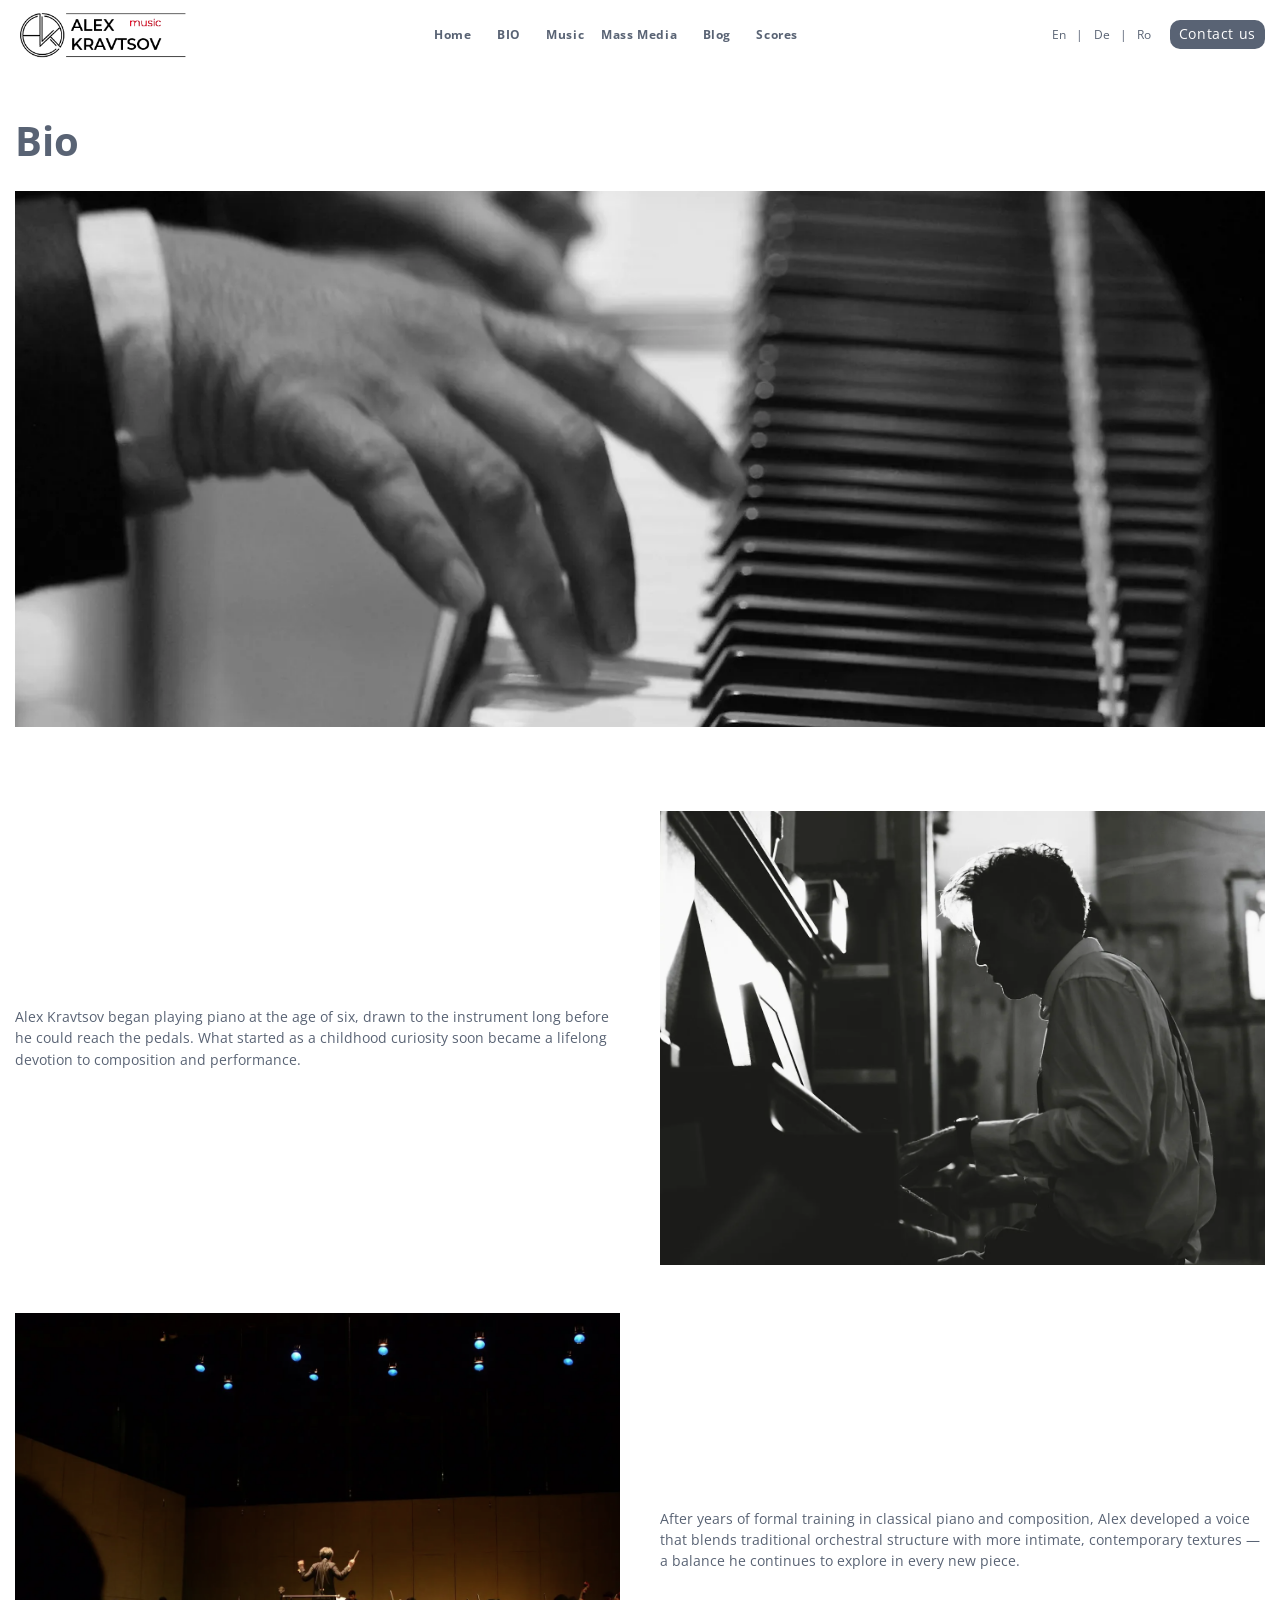
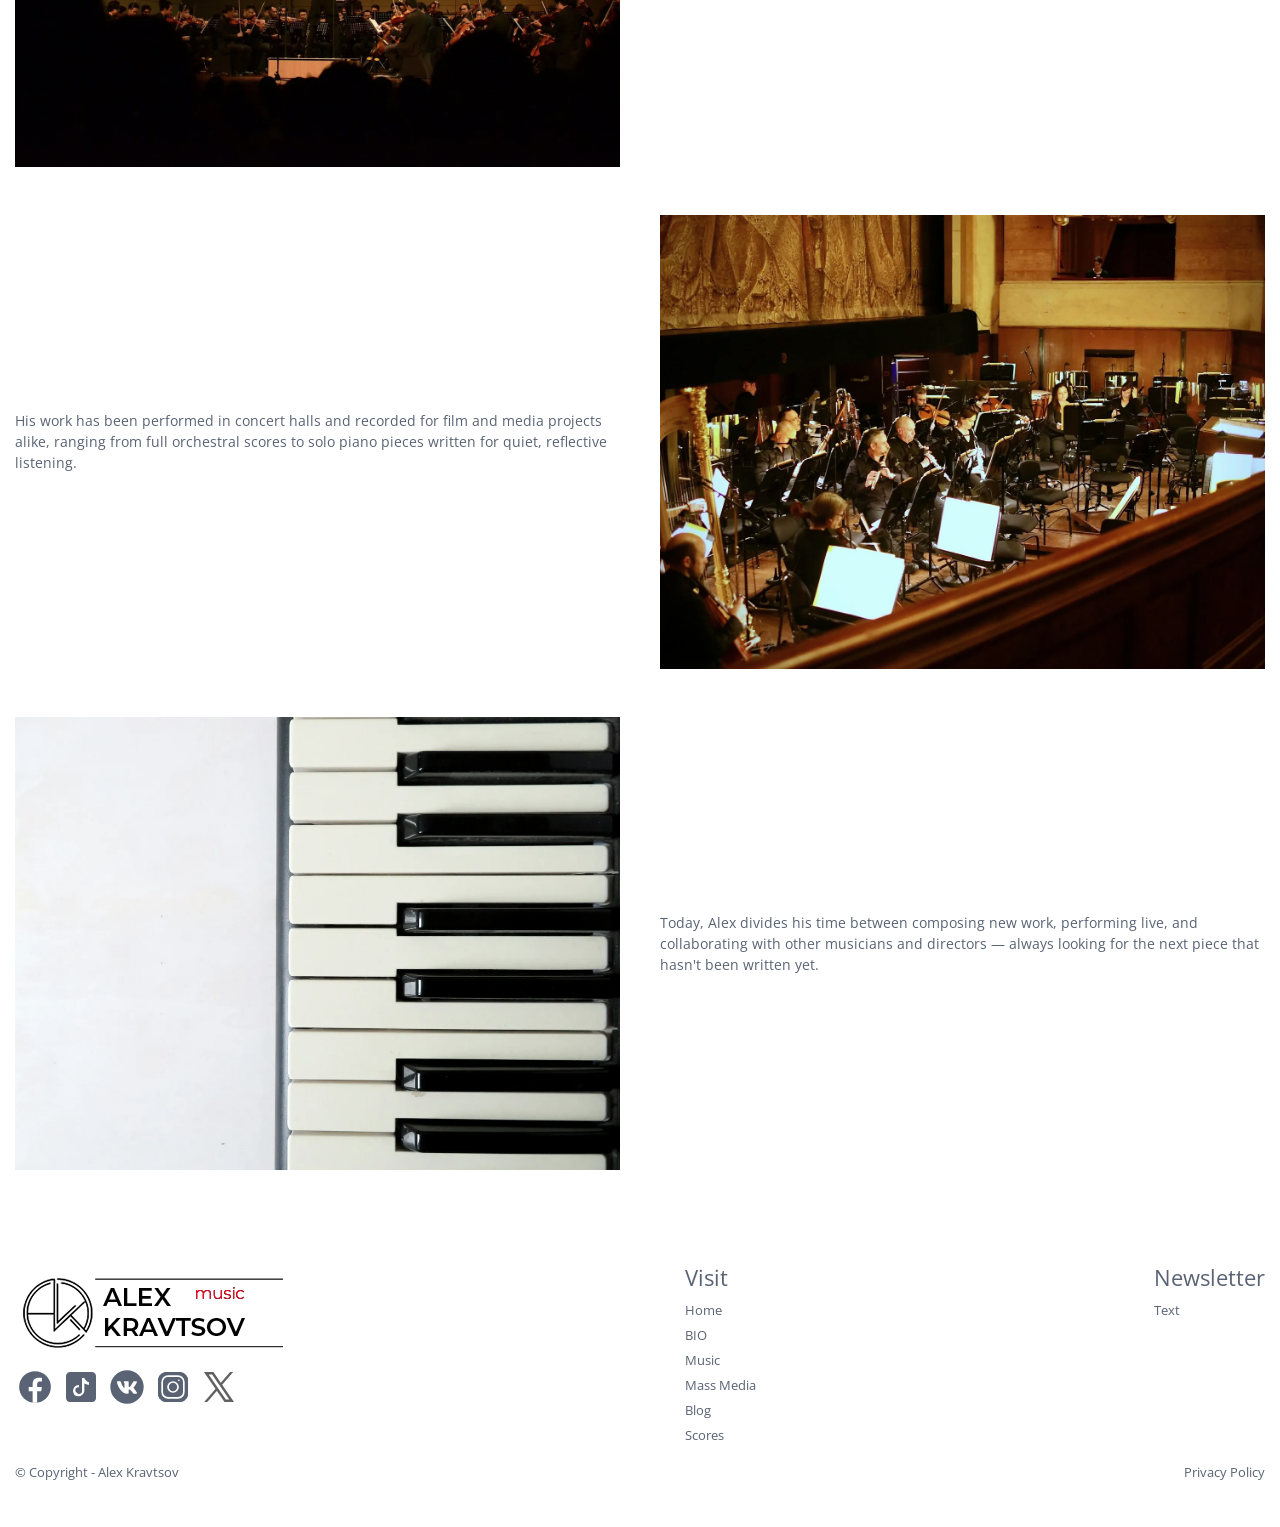
==== commit 0a1e8ceb: "Updates" ====
--- a/bio.html
+++ b/bio.html
@@ -5,14 +5,14 @@
 		<meta name="viewport" content="width=device-width, initial-scale=1.0">
 		<link rel="shortcut icon" href="./assets/img/favicon.ico">
 		<title>Alex Kravtsov - Bio</title>
-		<link rel="modulepreload" crossorigin href="./js/common.min.js?v=1787607246814">
-		<script type="module" crossorigin="" src="./js/button.min.js?v=1787607246814"></script>
-		<script type="module" crossorigin="" src="./js/gallery.min.js?v=1787607246814"></script>
-		<link rel="stylesheet" crossorigin="" href="./css/common.min.css?v=1787607246814">
-		<link rel="stylesheet" crossorigin="" href="./css/button.min.css?v=1787607246814">
-		<link rel="stylesheet" crossorigin="" href="./css/gallery.min.css?v=1787607246814">
-		<link rel="stylesheet" crossorigin="" href="./css/bio.min.css?v=1787607246814">
-		<link rel="stylesheet" crossorigin="" href="./css/inner.min.css?v=1787607246814">
+		<link rel="modulepreload" crossorigin href="./js/common.min.js?v=1787607963629">
+		<script type="module" crossorigin="" src="./js/button.min.js?v=1787607963629"></script>
+		<script type="module" crossorigin="" src="./js/gallery.min.js?v=1787607963629"></script>
+		<link rel="stylesheet" crossorigin="" href="./css/common.min.css?v=1787607963629">
+		<link rel="stylesheet" crossorigin="" href="./css/button.min.css?v=1787607963629">
+		<link rel="stylesheet" crossorigin="" href="./css/gallery.min.css?v=1787607963629">
+		<link rel="stylesheet" crossorigin="" href="./css/bio.min.css?v=1787607963629">
+		<link rel="stylesheet" crossorigin="" href="./css/inner.min.css?v=1787607963629">
 	</head>
 	<body>
 		<div class="wrapper">
@@ -99,7 +99,11 @@
 						<div class="biohero__container">
 							<h1 class="biohero__headline">Bio</h1>
 							<div class="biohero__image">
-								<img src="https://images.unsplash.com/photo-1574396883367-ead75a1abde8?w=1600&q=80&auto=format&fit=crop" alt="Alex Kravtsov at the piano" loading="lazy">
+								<picture>
+									<source media="(max-width: 600px)" srcset="./assets/img/bio/hero-600.webp" type="image/webp">
+									<source media="(max-width: 1200px)" srcset="./assets/img/bio/hero-1200.webp" type="image/webp">
+									<img alt="Alex Kravtsov at the piano" loading="lazy" src="./assets/img/bio/hero.webp">
+								</picture>
 							</div>
 						</div>
 					</section>
@@ -114,8 +118,12 @@
 									</p>
 								</div>
 								<div class="biointro__image">
-									<a class="js-gallery-item" href="https://images.unsplash.com/photo-1497032205916-ac775f0649ae?w=1600&q=80&auto=format&fit=crop">
-										<img src="https://images.unsplash.com/photo-1497032205916-ac775f0649ae?w=1000&q=80&auto=format&fit=crop" alt="Alex Kravtsov playing piano" loading="lazy">
+									<a class="js-gallery-item" href="./assets/img/bio/intro-1.webp">
+										<picture>
+											<source media="(max-width: 600px)" srcset="./assets/img/bio/intro-1-600.webp" type="image/webp">
+											<source media="(max-width: 1200px)" srcset="./assets/img/bio/intro-1-1200.webp" type="image/webp">
+											<img alt="Alex Kravtsov playing piano" loading="lazy" src="./assets/img/bio/intro-1.webp">
+										</picture>
 									</a>
 								</div>
 							</div>
@@ -128,8 +136,12 @@
 									</p>
 								</div>
 								<div class="biointro__image">
-									<a class="js-gallery-item" href="https://images.unsplash.com/photo-1571299803548-831c31e293e7?w=1600&q=80&auto=format&fit=crop">
-										<img src="https://images.unsplash.com/photo-1571299803548-831c31e293e7?w=1000&q=80&auto=format&fit=crop" alt="Conductor leading an orchestra" loading="lazy">
+									<a class="js-gallery-item" href="./assets/img/bio/intro-2.webp">
+										<picture>
+											<source media="(max-width: 600px)" srcset="./assets/img/bio/intro-2-600.webp" type="image/webp">
+											<source media="(max-width: 1200px)" srcset="./assets/img/bio/intro-2-1200.webp" type="image/webp">
+											<img alt="Conductor leading an orchestra" loading="lazy" src="./assets/img/bio/intro-2.webp">
+										</picture>
 									</a>
 								</div>
 							</div>
@@ -142,8 +154,12 @@
 									</p>
 								</div>
 								<div class="biointro__image">
-									<a class="js-gallery-item" href="https://images.unsplash.com/photo-1600443446566-c8a2e34c779b?w=1600&q=80&auto=format&fit=crop">
-										<img src="https://images.unsplash.com/photo-1600443446566-c8a2e34c779b?w=1000&q=80&auto=format&fit=crop" alt="Concert hall interior" loading="lazy">
+									<a class="js-gallery-item" href="./assets/img/bio/intro-3.webp">
+										<picture>
+											<source media="(max-width: 600px)" srcset="./assets/img/bio/intro-3-600.webp" type="image/webp">
+											<source media="(max-width: 1200px)" srcset="./assets/img/bio/intro-3-1200.webp" type="image/webp">
+											<img alt="Concert hall interior" loading="lazy" src="./assets/img/bio/intro-3.webp">
+										</picture>
 									</a>
 								</div>
 							</div>
@@ -156,8 +172,12 @@
 									</p>
 								</div>
 								<div class="biointro__image">
-									<a class="js-gallery-item" href="https://images.unsplash.com/photo-1538402074774-8e624f3f7e5d?w=1600&q=80&auto=format&fit=crop">
-										<img src="https://images.unsplash.com/photo-1538402074774-8e624f3f7e5d?w=1000&q=80&auto=format&fit=crop" alt="Close-up of sheet music" loading="lazy">
+									<a class="js-gallery-item" href="./assets/img/bio/intro-4.webp">
+										<picture>
+											<source media="(max-width: 600px)" srcset="./assets/img/bio/intro-4-600.webp" type="image/webp">
+											<source media="(max-width: 1200px)" srcset="./assets/img/bio/intro-4-1200.webp" type="image/webp">
+											<img alt="Close-up of sheet music" loading="lazy" src="./assets/img/bio/intro-4.webp">
+										</picture>
 									</a>
 								</div>
 							</div>
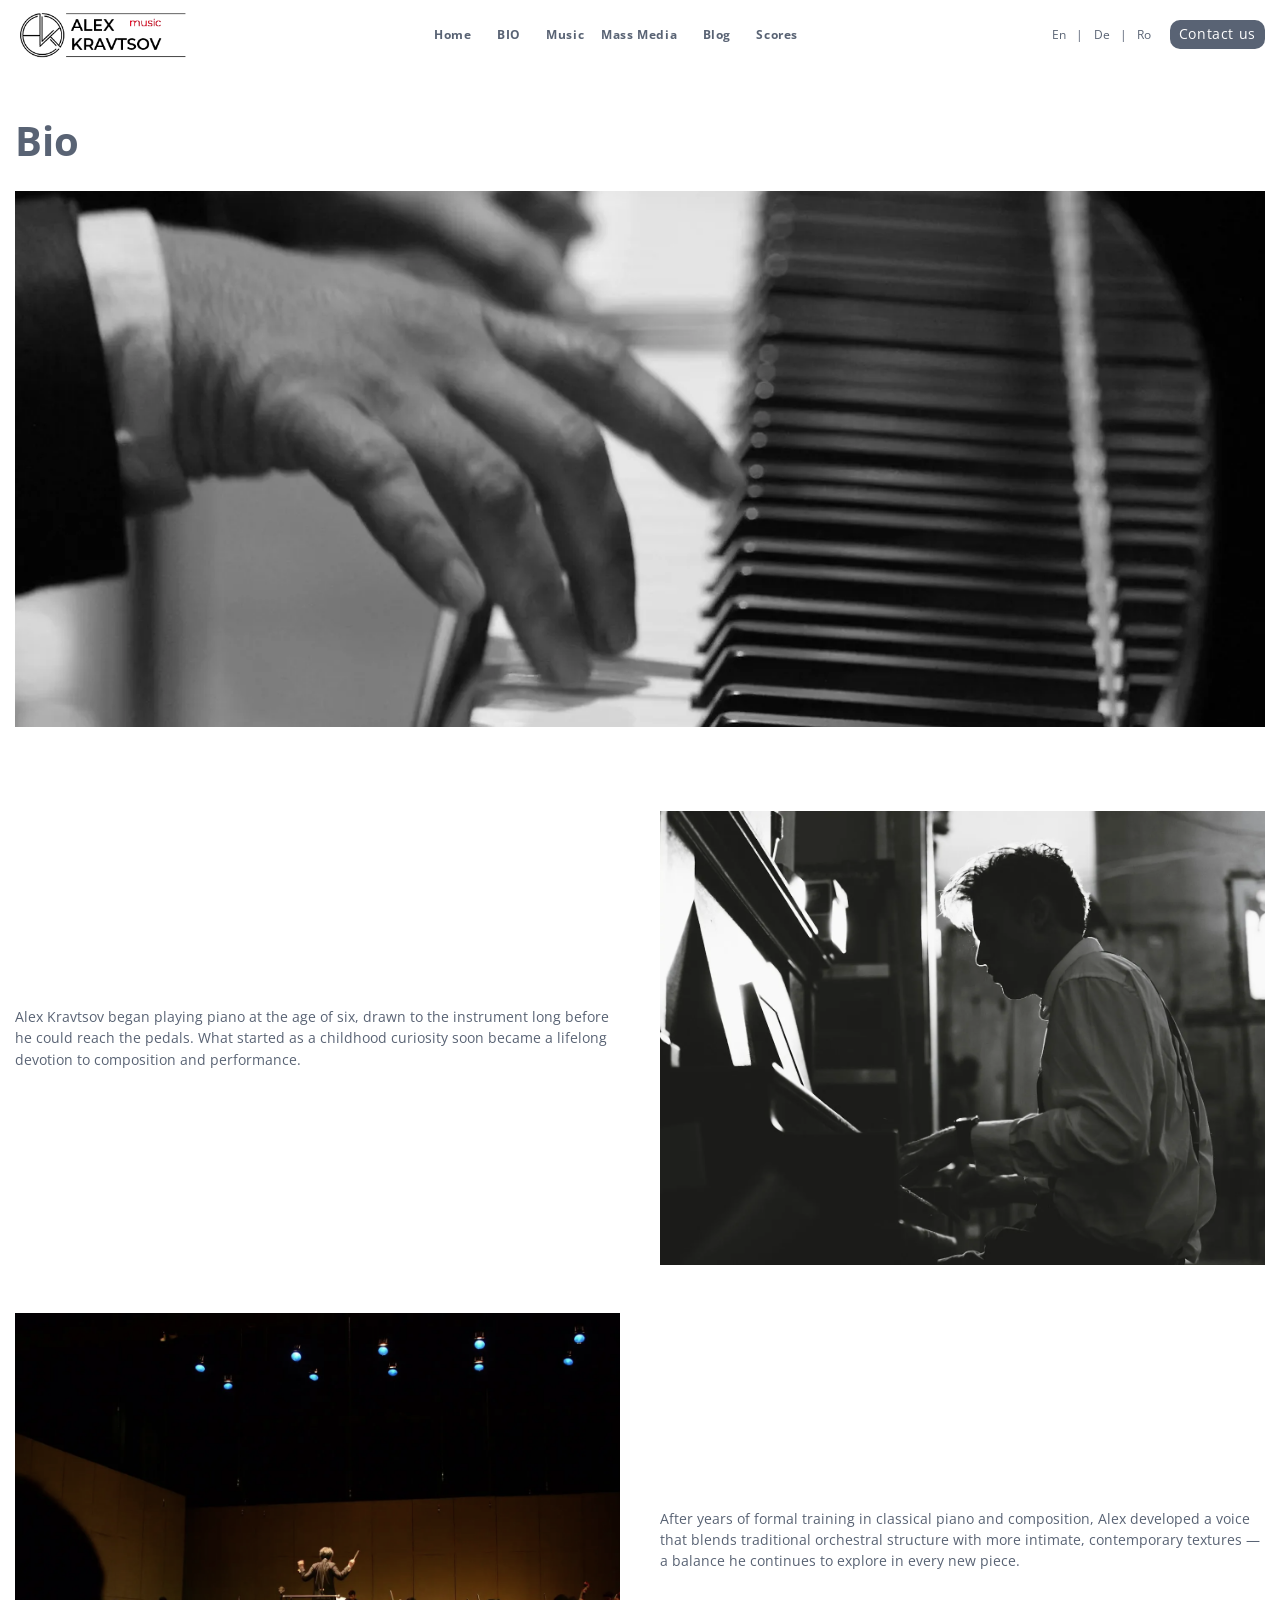
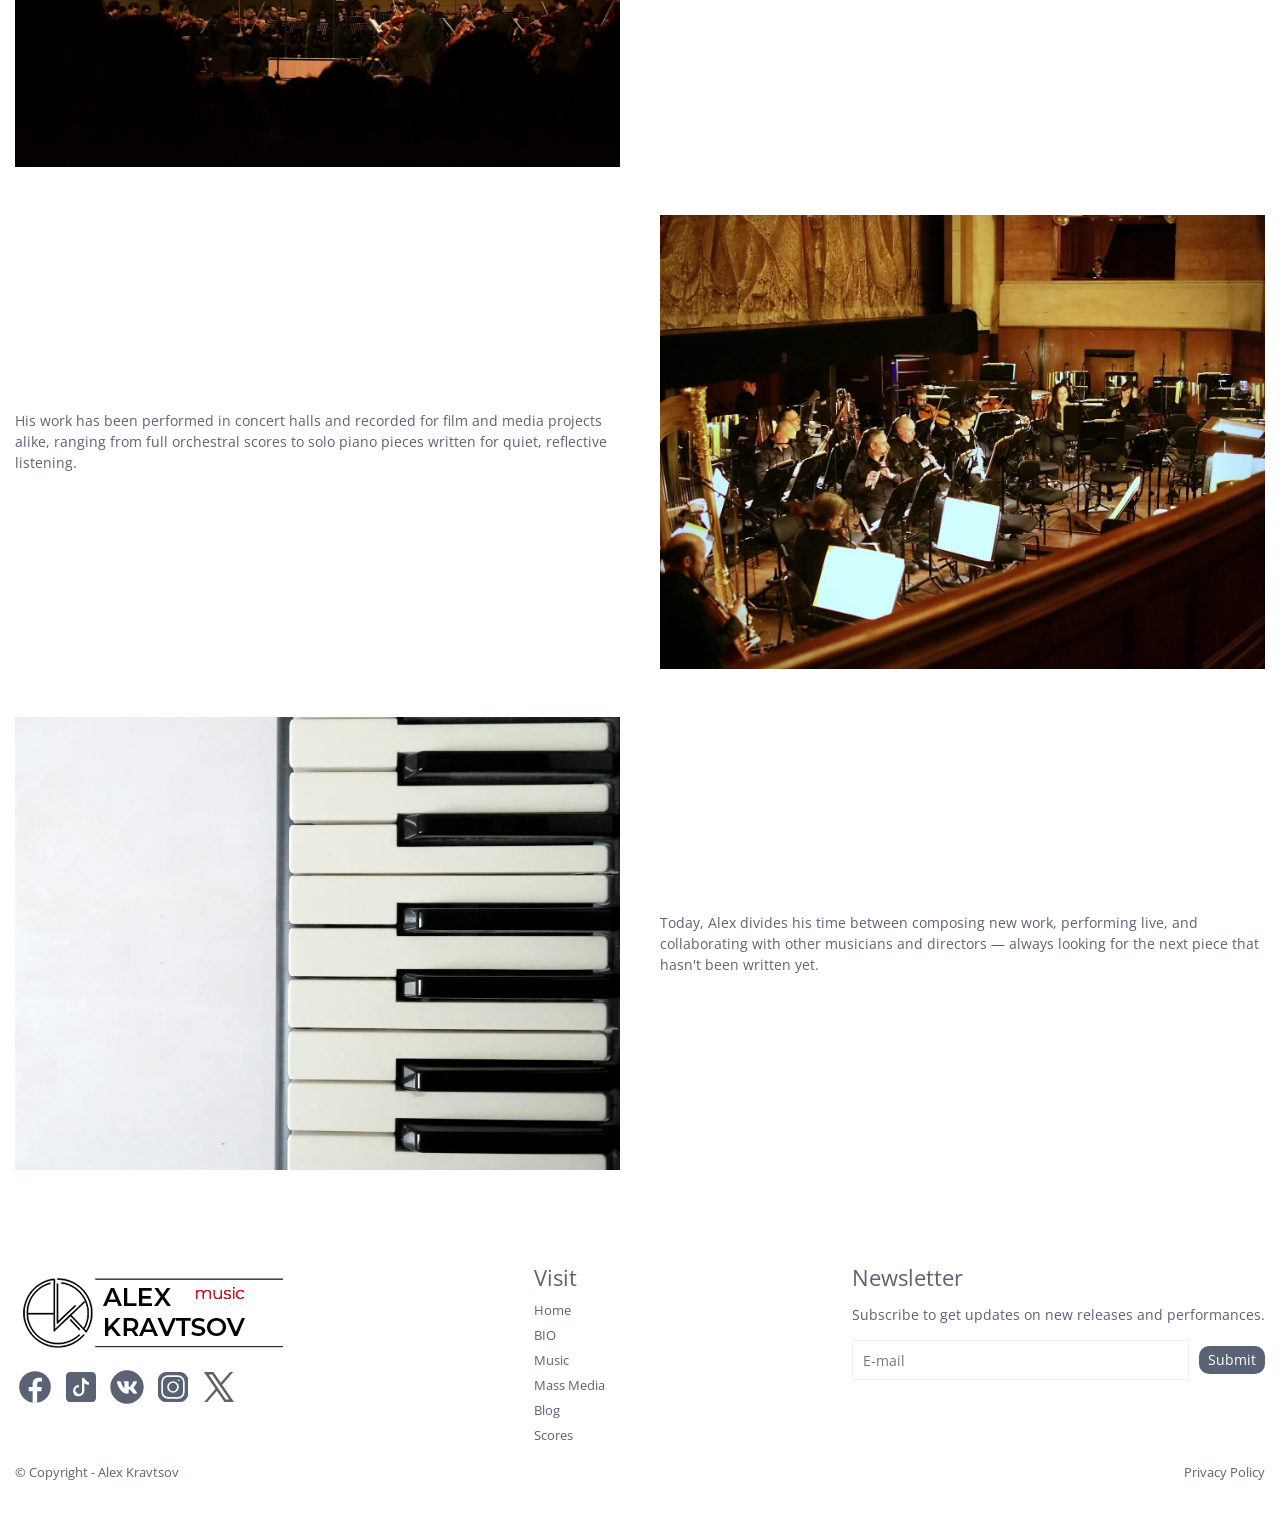
==== commit 98887b23: "Updates" ====
--- a/bio.html
+++ b/bio.html
@@ -5,14 +5,14 @@
 		<meta name="viewport" content="width=device-width, initial-scale=1.0">
 		<link rel="shortcut icon" href="./assets/img/favicon.ico">
 		<title>Alex Kravtsov - Bio</title>
-		<link rel="modulepreload" crossorigin href="./js/common.min.js?v=1787607963629">
-		<script type="module" crossorigin="" src="./js/button.min.js?v=1787607963629"></script>
-		<script type="module" crossorigin="" src="./js/gallery.min.js?v=1787607963629"></script>
-		<link rel="stylesheet" crossorigin="" href="./css/common.min.css?v=1787607963629">
-		<link rel="stylesheet" crossorigin="" href="./css/button.min.css?v=1787607963629">
-		<link rel="stylesheet" crossorigin="" href="./css/gallery.min.css?v=1787607963629">
-		<link rel="stylesheet" crossorigin="" href="./css/bio.min.css?v=1787607963629">
-		<link rel="stylesheet" crossorigin="" href="./css/inner.min.css?v=1787607963629">
+		<link rel="modulepreload" crossorigin href="./js/common.min.js?v=1787652538581">
+		<script type="module" crossorigin="" src="./js/button.min.js?v=1787652538581"></script>
+		<script type="module" crossorigin="" src="./js/gallery.min.js?v=1787652538581"></script>
+		<link rel="stylesheet" crossorigin="" href="./css/common.min.css?v=1787652538581">
+		<link rel="stylesheet" crossorigin="" href="./css/button.min.css?v=1787652538581">
+		<link rel="stylesheet" crossorigin="" href="./css/gallery.min.css?v=1787652538581">
+		<link rel="stylesheet" crossorigin="" href="./css/bio.min.css?v=1787652538581">
+		<link rel="stylesheet" crossorigin="" href="./css/inner.min.css?v=1787652538581">
 	</head>
 	<body>
 		<div class="wrapper">
@@ -262,16 +262,13 @@
 										<summary class="top-footer__title">Newsletter</summary>
 										<div class="top-footer__body">
 											<div class="top-footer__parahraph">
-												<p class="top-footer__text">Text</p>
+												<p class="top-footer__text">Subscribe to get updates on new releases and
+										performances.</p>
 											</div>
-											<!-- <include src="@components"></include> -->
-											<!--
-<form class="top-footer__form form-newsletter" action="#">
-<input data-required="email" autocomplete="off" type="text" name="form[email]"
-data-error="Error" placeholder="E-mail" class="form-newsletter__input input">
-<button type="submit" class="form-newsletter__button button">Submit</button>
-</form>
--->
+											<form data-fls-form="ajax" class="top-footer__form form-newsletter" action="/sendmail" method="POST">
+												<input data-fls-input="" required type="email" name="form[email]" data-fls-form-errtext="Enter a valid e-mail" autocomplete="off" placeholder="E-mail" class="form-newsletter__input input">
+												<button type="submit" class="form-newsletter__button button button--dark-grey button--radius">Submit</button>
+											</form>
 										</div>
 									</details>
 								</div>
--- a/css/button.min.css
+++ b/css/button.min.css
@@ -1 +1 @@
-@charset "UTF-8";@import url("https://fonts.googleapis.com/css?family=Open+Sans:regular,500,600,700&display=swap");*{padding:0;margin:0;border:0}*,:after,:before{box-sizing:border-box}:after,:before{display:inline-block}body,html{height:100%}body{line-height:1;scrollbar-gutter:stable;-ms-text-size-adjust:100%;-moz-text-size-adjust:100%;-webkit-text-size-adjust:100%;-webkit-font-smoothing:antialiased;-moz-osx-font-smoothing:grayscale}button,input,textarea{font-family:inherit;font-size:inherit;line-height:inherit;color:inherit;background-color:transparent}input,textarea{width:100%}label{display:inline-block}button,option,select{cursor:pointer}a{display:inline-block;color:inherit;text-decoration:none}ul li{list-style:none}img{max-width:100%;height:auto;vertical-align:middle}h1,h2,h3,h4,h5,h6{font-weight:inherit;font-size:inherit}@font-face{font-family:iconfont;font-display:swap;src:url(../assets/fonts/iconfont.woff2?224aa5cf27b50ce183296403cdfa5c2c) format("woff2")}[class*="--icon-"]:before{font-family:iconfont}[class*="--icon-play"]:before{content:"\f101"}body{min-width:20rem;color:var(--color-3);font-family:Open Sans;font-size:.8125rem}[data-fls-scrolllock] body{overflow:hidden;touch-action:none;overscroll-behavior:none}.wrapper{min-height:100%;display:flex;flex-direction:column;overflow:clip}.wrapper>main{flex:1 1 auto}.wrapper>*{min-width:0}[class*=__container]{max-width:119.375rem;margin:0 auto;padding-left:.9375rem;padding-right:.9375rem}:root{--color-1:#fff;--color-2:#f5f5f5;--color-3:#596374;--color-4:#c39e80;--color-5:#000;--color-6:#af8e73;--color-7:#505968;--color-8:#83b0b7;--color-9:#2b2b2b;--color-10:#e7f0e5;--color-11:#ff005c;--color-12:red;--color-13:#0f0;--color-14:#ddcea1;--color-15:#292929}.bg-one{background:var(--color-1)}.bg-two{background:var(--color-2)}.bg-three{background:var(--color-3)}.bg-four{background:var(--color-4)}.bg-five{background:var(--color-5)}.bg-sex{background:var(--color-6)}.bg-seven{background:var(--color-7)}.bg-eight{background:var(--color-8)}.bg-nine{background:var(--color-9)}.bg-ten{background:var(--color-10)}.bg-eleven{background:var(--color-11)}.bg-twelve{background:var(--color-12)}.bg-thirteen{background:var(--color-13)}.bg-fourteen{background:var(--color-14)}.bg-fifteen{background:var(--color-15)}.c-one{color:var(--color-1)}.c-two{color:var(--color-2)}.c-three{color:var(--color-3)}.c-four{color:var(--color-4)}.c-five{color:var(--color-5)}.c-sex{color:var(--color-6)}.c-seven{color:var(--color-7)}.с-eight{color:var(--color-8)}.с-nine{color:var(--color-9)}.с-ten{color:var(--color-10)}.с-eleven{color:var(--color-11)}.с-twelve{color:var(--color-12)}.с-thirteen{color:var(--color-13)}.с-fourteen{color:var(--color-14)}.c-fifteen{color:var(--color-15)}.spollers{display:grid;gap:.9375rem}.spollers__item{font-size:1.25rem}.spollers__title{width:100%;cursor:default;text-align:left;border:.0625rem solid #eee;padding:.625rem .9375rem;border-radius:.3125rem;position:relative;list-style:none}.spollers__title::-webkit-details-marker,.spollers__title::marker{display:none}.--spoller-init .spollers__title{cursor:pointer}.--spoller-init .spollers__title:after,.--spoller-init .spollers__title:before{content:"";position:absolute;right:.625rem;top:50%;background-color:#000;height:.125rem;width:.9375rem;transition:transform .5s ease 0s}.--spoller-init .spollers__title:before{transform:translate(-75%,-50%) rotate(40deg)}.--spoller-init .spollers__title:after{transform:translateY(-50%) rotate(-40deg)}.--spoller-init .spollers__title.--spoller-active:before{transform:translateX(-75%) rotate(-40deg)}.--spoller-init .spollers__title.--spoller-active:after{transform:rotate(40deg)}.spollers__body{padding:1.25rem;border-radius:.3125rem;border:.0625rem solid #eee}.top-footer__title{list-style:none}.top-footer__title::-webkit-details-marker,.top-footer__title::marker{display:none}.top-footer__title:not(:last-child){margin-bottom:.9375rem}.menu__link,.sub-menu__link{transition:all .6s;position:relative}.menu__link:before,.sub-menu__link:before{content:"";position:absolute;height:.0625rem;width:0;bottom:0;left:0;background:var(--color-8);opacity:0;transition:opacity .6s,width .6s,background .6s}.menu__list{display:flex;flex-wrap:wrap;justify-content:center;column-gap:1.75rem;row-gap:.125rem}.menu__item{position:relative;align-items:center}.menu__link{font-weight:700;padding-top:.3125rem;padding-bottom:.3125rem}.menu__link--sub-menu{padding-right:0}.sub-menu__list{min-width:10.625rem;transition:all .3s}.sub-menu__item{padding-left:1rem;padding-right:1rem}.sub-menu__item:first-child{padding-top:1rem}.sub-menu__item:not(:last-child){padding-bottom:.375rem}.sub-menu__item:last-child{padding-bottom:1rem;border-bottom-left-radius:1rem;border-bottom-right-radius:1rem}.sub-menu__link{display:inline-block;transition:all .3s}.icon-menu{display:none}.header{position:fixed;width:100%;top:0;left:0;right:0;z-index:50;background:var(--color-1)}.header__container{position:relative;z-index:5}.header__content{display:flex;align-items:center;justify-content:space-between;letter-spacing:.0375rem;font-size:.75rem}.actions-header,.header__logo{position:relative;z-index:5}.actions-header{display:flex;align-items:center}.actions-header__item-lang:not(:last-child),.actions-header__list-lang{display:flex;column-gap:.9375rem}.actions-header__item-lang:not(:last-child):after{content:"|"}[data-fls-header-scroll].--header-scroll{position:fixed;top:0;right:0;left:0;z-index:50}[data-fls-header-scroll-show].--header-scroll{transition:translate .3s;translate:0 -100%}[data-fls-header-scroll-show].--header-show{translate:0 0}.bottom-footer__privacy,.menu-footer__link{transition:all .6s;position:relative}.bottom-footer__privacy:before,.menu-footer__link:before{content:"";position:absolute;height:.0625rem;width:0;bottom:0;left:0;background:var(--color-8);opacity:0;transition:opacity .6s,width .6s,background .6s}.footer{z-index:6}.top-footer{background:var(--color-1)}.top-footer__content{display:grid;grid-template-columns:repeat(3,auto);column-gap:1.25rem;justify-content:space-between}.top-footer__logo:not(:last-child){margin-bottom:.625rem}.top-footer__list-social{display:flex;align-items:center;column-gap:.375rem}.top-footer__link-social{max-width:2.5rem;filter:hue-rotate(0deg);transition:all .3s}.top-footer__image-social{aspect-ratio:1/1}.menu-footer__list{display:grid;row-gap:.75rem}.menu-footer__link{position:relative}.bottom-footer{background:var(--color-1)}.bottom-footer__content{display:flex;justify-content:space-between;align-items:center;column-gap:.9375rem}.button{display:inline-flex;color:var(--color-1);text-wrap:nowrap}.button--fw{width:100%}.button--yellow-brown{background:var(--color-4)}.button--dark-grey{background:var(--color-3);transition:all .3s}.button--radius{border-radius:.625rem}@media (max-width:119.375em){.actions-header__item-lang:not(:last-child),.actions-header__list-lang{column-gap:.625rem}}@media (max-width:62em){.menu__link--no-sub-menu{padding-right:.25rem}}@media (max-width:61.99875em){.actions-header__item-lang:not(:last-child),.actions-header__list-lang{column-gap:.3125rem}}@media (max-width:61.9375em){.menu__list{column-gap:.75rem}.header__content{column-gap:.5rem}.header__logo img{max-width:9.375rem}.actions-header{column-gap:.9375rem}}@media (max-width:47.99875em) and (any-hover:none){.icon-menu{cursor:default}}@media (max-width:47.99875em){.menu__body{height:100svh;overflow:auto;padding:5rem .9375rem .9375rem 1.875rem;background:var(--color-1)}.menu__body,.menu__body:before{position:fixed;width:100%;left:-100%;top:0;transition:left .3s}.menu__body:before{content:"";height:3.75rem;z-index:2}[data-fls-menu-open] .menu__body,[data-fls-menu-open] .menu__body:before{left:0}.menu__list{flex-direction:column;row-gap:.9375rem}.menu__item{display:grid}.menu__item.menu-active-header .menu__link{background:var(--color-2)}.menu__link--no-sub-menu{padding-right:0}.menu__link{font-size:1.125rem;padding-top:1.125rem;padding-bottom:1.125rem;padding-left:1.125rem}.sub-menu__list{padding-top:.625rem}.sub-menu__link{line-height:1.3;padding-top:1.125rem;padding-bottom:1.125rem;font-size:1.125rem;width:100%}.icon-menu{display:block;position:relative;width:1.875rem;height:1.125rem;z-index:5}.icon-menu span,.icon-menu:after,.icon-menu:before{content:"";transition:all .3s ease 0s;right:0;position:absolute;width:100%;height:.125rem;background-color:#000}.icon-menu:before{top:0}.icon-menu:after{bottom:0}.icon-menu span{top:calc(50% - .0625rem)}[data-fls-menu-open] .icon-menu span{width:0}[data-fls-menu-open] .icon-menu:before{top:calc(50% - .0625rem);transform:rotate(-45deg)}[data-fls-menu-open] .icon-menu:after{bottom:calc(50% - .0625rem);transform:rotate(45deg)}.top-footer__content{grid-template-columns:repeat(1,auto);justify-content:center;row-gap:1.25rem}.bottom-footer__content{flex-direction:column}}@media (max-width:29.99875em){.header__content{column-gap:.3125rem}.actions-header__item-lang:not(:last-child),.actions-header__list-lang{column-gap:.1875rem}}@media (max-width:20em){.top-footer__title{font-size:1.25rem}.sub-menu__link{font-size:.8125rem}.header__content{min-height:3.75rem}.top-footer{padding-top:1.875rem;padding-bottom:.9375rem}.bottom-footer{padding-bottom:1.875rem}.button{font-size:.8125rem;padding-top:.375rem;padding-bottom:.375rem;padding-left:.5rem;padding-right:.5rem}}@media (min-width:20em) and (max-width:119.375em){.top-footer__title{font-size:clamp(1.25rem,1.19968553459375rem + .251572327vw,1.5rem)}.sub-menu__link{font-size:clamp(.8125rem,.78734276729375rem + .1257861635vw,.9375rem)}.header__content{min-height:clamp(3.75rem,3.56132075471875rem + .9433962264vw,4.6875rem)}.top-footer{padding-top:clamp(1.875rem,1.49764150943125rem + 1.8867924528vw,3.75rem);padding-bottom:clamp(.9375rem,.74882075471875rem + .9433962264vw,1.875rem)}.bottom-footer{padding-bottom:clamp(1.875rem,1.49764150943125rem + 1.8867924528vw,3.75rem)}.button{font-size:clamp(.8125rem,.78734276729375rem + .1257861635vw,.9375rem);padding-top:clamp(.375rem,.34984276729375rem + .1257861635vw,.5rem);padding-bottom:clamp(.375rem,.34984276729375rem + .1257861635vw,.5rem);padding-left:clamp(.5rem,.47484276729375rem + .1257861635vw,.625rem);padding-right:clamp(.5rem,.47484276729375rem + .1257861635vw,.625rem)}}@media (min-width:47.99875em){.menu__list{align-items:center}.menu__item{display:flex}.menu__item.menu-active-header{background:var(--color-2)}.menu__item.menu-active-header .menu__link{text-decoration:none}.sub-menu__list{position:absolute;top:.8125rem;left:-1.5625rem;visibility:hidden;opacity:0;pointer-events:none;padding-top:2.1875rem}.sub-menu__list>.sub-menu__item{background:var(--color-2)}.sub-menu__item{border-left:.125rem solid var(--color-2);border-right:.125rem solid var(--color-2)}.sub-menu__item:first-child{border-top:.125rem solid var(--color-2)}.sub-menu__item:not(:last-child){padding-bottom:.625rem}.sub-menu__item:last-child{border-bottom:.125rem solid var(--color-2)}.sub-menu__link{line-height:1.5}}@media (min-width:61.9375em) and (max-width:119.375em){.menu__list{column-gap:clamp(.75rem,-.32834602829375rem + 1.7410228509vw,1.75rem)}.header__content{column-gap:clamp(.5rem,.3652067464625rem + .2176278564vw,.625rem)}.header__logo img{max-width:clamp(9.375rem,4.38764961915rem + 8.0522306855vw,14rem)}.actions-header{column-gap:clamp(.9375rem,.26353373231875rem + 1.0881392818vw,1.5625rem)}}@media (min-width:62em) and (max-width:119.375em){.menu__link--no-sub-menu{padding-right:clamp(.25rem,-.6955337690625rem + 1.5250544662vw,1.125rem)}}@media (min-width:119.375em){.top-footer__title{font-size:1.5rem}.menu__list{column-gap:1.75rem}.menu__link--no-sub-menu{padding-right:1.125rem}.sub-menu__link{font-size:.9375rem}.header__content{min-height:4.6875rem;column-gap:.625rem}.header__logo img{max-width:14rem}.actions-header{column-gap:1.5625rem}.top-footer{padding-top:3.75rem;padding-bottom:1.875rem}.bottom-footer{padding-bottom:3.75rem}.button{font-size:.9375rem;padding-top:.5rem;padding-bottom:.5rem;padding-left:.625rem;padding-right:.625rem}}@media (any-hover:hover){.menu__link:hover,.sub-menu__link:hover{color:var(--color-8)}.menu__link:hover:before,.sub-menu__link:hover:before{opacity:1;width:calc(50% - .0625rem)}.menu__list>.menu__item:hover .menu__arrow-submenu{transform:translate(-.5rem) rotate(-180deg)}.menu__list>.menu__item:hover .sub-menu__list{visibility:visible;opacity:1;pointer-events:all}.bottom-footer__privacy:hover,.menu-footer__link:hover{color:var(--color-8)}.bottom-footer__privacy:hover:before,.menu-footer__link:hover:before{opacity:1;width:calc(50% - .0625rem)}.top-footer__link-social:hover{filter:hue-rotate(440deg)}.button--dark-grey:hover,.button--yellow-brown:hover{background:var(--color-9)}}+@charset "UTF-8";@import url("https://fonts.googleapis.com/css?family=Open+Sans:regular,500,600,700&display=swap");*{padding:0;margin:0;border:0}*,:after,:before{box-sizing:border-box}:after,:before{display:inline-block}body,html{height:100%}body{line-height:1;scrollbar-gutter:stable;-ms-text-size-adjust:100%;-moz-text-size-adjust:100%;-webkit-text-size-adjust:100%;-webkit-font-smoothing:antialiased;-moz-osx-font-smoothing:grayscale}button,input,textarea{font-family:inherit;font-size:inherit;line-height:inherit;color:inherit;background-color:transparent}input,textarea{width:100%}label{display:inline-block}button,option,select{cursor:pointer}a{display:inline-block;color:inherit;text-decoration:none}ul li{list-style:none}img{max-width:100%;height:auto;vertical-align:middle}h1,h2,h3,h4,h5,h6{font-weight:inherit;font-size:inherit}@font-face{font-family:iconfont;font-display:swap;src:url(../assets/fonts/iconfont.woff2?224aa5cf27b50ce183296403cdfa5c2c) format("woff2")}[class*="--icon-"]:before{font-family:iconfont}[class*="--icon-play"]:before{content:"\f101"}body{min-width:20rem;color:var(--color-3);font-family:Open Sans;font-size:.8125rem}[data-fls-scrolllock] body{overflow:hidden;touch-action:none;overscroll-behavior:none}.wrapper{min-height:100%;display:flex;flex-direction:column;overflow:clip}.wrapper>main{flex:1 1 auto}.wrapper>*{min-width:0}[class*=__container]{max-width:119.375rem;margin:0 auto;padding-left:.9375rem;padding-right:.9375rem}:root{--color-1:#fff;--color-2:#f5f5f5;--color-3:#596374;--color-4:#c39e80;--color-5:#000;--color-6:#af8e73;--color-7:#505968;--color-8:#83b0b7;--color-9:#2b2b2b;--color-10:#e7f0e5;--color-11:#ff005c;--color-12:red;--color-13:#0f0;--color-14:#ddcea1;--color-15:#292929}.bg-one{background:var(--color-1)}.bg-two{background:var(--color-2)}.bg-three{background:var(--color-3)}.bg-four{background:var(--color-4)}.bg-five{background:var(--color-5)}.bg-sex{background:var(--color-6)}.bg-seven{background:var(--color-7)}.bg-eight{background:var(--color-8)}.bg-nine{background:var(--color-9)}.bg-ten{background:var(--color-10)}.bg-eleven{background:var(--color-11)}.bg-twelve{background:var(--color-12)}.bg-thirteen{background:var(--color-13)}.bg-fourteen{background:var(--color-14)}.bg-fifteen{background:var(--color-15)}.c-one{color:var(--color-1)}.c-two{color:var(--color-2)}.c-three{color:var(--color-3)}.c-four{color:var(--color-4)}.c-five{color:var(--color-5)}.c-sex{color:var(--color-6)}.c-seven{color:var(--color-7)}.с-eight{color:var(--color-8)}.с-nine{color:var(--color-9)}.с-ten{color:var(--color-10)}.с-eleven{color:var(--color-11)}.с-twelve{color:var(--color-12)}.с-thirteen{color:var(--color-13)}.с-fourteen{color:var(--color-14)}.c-fifteen{color:var(--color-15)}.spollers{display:grid;gap:.9375rem}.spollers__item{font-size:1.25rem}.spollers__title{width:100%;cursor:default;text-align:left;border:.0625rem solid #eee;padding:.625rem .9375rem;border-radius:.3125rem;position:relative;list-style:none}.spollers__title::-webkit-details-marker,.spollers__title::marker{display:none}.--spoller-init .spollers__title{cursor:pointer}.--spoller-init .spollers__title:after,.--spoller-init .spollers__title:before{content:"";position:absolute;right:.625rem;top:50%;background-color:#000;height:.125rem;width:.9375rem;transition:transform .5s ease 0s}.--spoller-init .spollers__title:before{transform:translate(-75%,-50%) rotate(40deg)}.--spoller-init .spollers__title:after{transform:translateY(-50%) rotate(-40deg)}.--spoller-init .spollers__title.--spoller-active:before{transform:translateX(-75%) rotate(-40deg)}.--spoller-init .spollers__title.--spoller-active:after{transform:rotate(40deg)}.spollers__body{padding:1.25rem;border-radius:.3125rem;border:.0625rem solid #eee}.top-footer__title{list-style:none}.top-footer__title::-webkit-details-marker,.top-footer__title::marker{display:none}.top-footer__title:not(:last-child){margin-bottom:.9375rem}.menu__link,.sub-menu__link{transition:all .6s;position:relative}.menu__link:before,.sub-menu__link:before{content:"";position:absolute;height:.0625rem;width:0;bottom:0;left:0;background:var(--color-8);opacity:0;transition:opacity .6s,width .6s,background .6s}.menu__list{display:flex;flex-wrap:wrap;justify-content:center;column-gap:1.75rem;row-gap:.125rem}.menu__item{position:relative;align-items:center}.menu__link{font-weight:700;padding-top:.3125rem;padding-bottom:.3125rem}.menu__link--sub-menu{padding-right:0}.sub-menu__list{min-width:10.625rem;transition:all .3s}.sub-menu__item{padding-left:1rem;padding-right:1rem}.sub-menu__item:first-child{padding-top:1rem}.sub-menu__item:not(:last-child){padding-bottom:.375rem}.sub-menu__item:last-child{padding-bottom:1rem;border-bottom-left-radius:1rem;border-bottom-right-radius:1rem}.sub-menu__link{display:inline-block;transition:all .3s}.icon-menu{display:none}.header{position:fixed;width:100%;top:0;left:0;right:0;z-index:50;background:var(--color-1)}.header__container{position:relative;z-index:5}.header__content{display:flex;align-items:center;justify-content:space-between;letter-spacing:.0375rem;font-size:.75rem}.actions-header,.header__logo{position:relative;z-index:5}.actions-header{display:flex;align-items:center}.actions-header__item-lang:not(:last-child),.actions-header__list-lang{display:flex;column-gap:.9375rem}.actions-header__item-lang:not(:last-child):after{content:"|"}[data-fls-header-scroll].--header-scroll{position:fixed;top:0;right:0;left:0;z-index:50}[data-fls-header-scroll-show].--header-scroll{transition:translate .3s;translate:0 -100%}[data-fls-header-scroll-show].--header-show{translate:0 0}.bottom-footer__privacy,.menu-footer__link{transition:all .6s;position:relative}.bottom-footer__privacy:before,.menu-footer__link:before{content:"";position:absolute;height:.0625rem;width:0;bottom:0;left:0;background:var(--color-8);opacity:0;transition:opacity .6s,width .6s,background .6s}.footer{z-index:6}.top-footer{background:var(--color-1)}.top-footer__content{display:grid;grid-template-columns:repeat(3,auto);column-gap:1.25rem;justify-content:space-between}.top-footer__logo:not(:last-child){margin-bottom:.625rem}.top-footer__list-social{display:flex;align-items:center;column-gap:.375rem}.top-footer__link-social{max-width:2.5rem;filter:hue-rotate(0deg);transition:all .3s}.top-footer__image-social{aspect-ratio:1/1}.top-footer__parahraph:not(:last-child){margin-bottom:.9375rem}.top-footer__text{color:var(--color-3);line-height:1.5}.menu-footer__list{display:grid;row-gap:.75rem}.menu-footer__link{position:relative}.form-newsletter{display:flex;align-items:center;column-gap:.625rem}.form-newsletter__input{flex:1 1 auto;border:.0625rem solid var(--color-2);border-radius:.625rem!important;background:var(--color-1);color:var(--color-3);padding-left:.9375rem;padding-right:.9375rem;transition:border-color .3s}.form-newsletter__input.--form-focus{border-color:var(--color-3)}.form-newsletter__input.--form-error{border-color:#c0392b}.form-newsletter__button{flex:0 0 auto}[data-fls-form-error]{color:#c0392b;margin-top:.375rem}.bottom-footer{background:var(--color-1)}.bottom-footer__content{display:flex;justify-content:space-between;align-items:center;column-gap:.9375rem}input[type=email],input[type=tel],input[type=text],textarea{-webkit-appearance:none;-moz-appearance:none;appearance:none}.input{border-radius:0!important;width:100%;display:block;padding:.625rem;border:.0625rem solid #eee;caret-color:inherit}.input[placeholder]:not([data-fls-placeholder-nohiden])::placeholder{transition:opacity .3s}.input[placeholder]:not([data-fls-placeholder-nohiden]):focus::placeholder{opacity:0}textarea.input{resize:vertical;padding:0}.button{display:inline-flex;color:var(--color-1);text-wrap:nowrap}.button--fw{width:100%}.button--yellow-brown{background:var(--color-4)}.button--dark-grey{background:var(--color-3);transition:all .3s}.button--radius{border-radius:.625rem}@media (max-width:119.375em){.actions-header__item-lang:not(:last-child),.actions-header__list-lang{column-gap:.625rem}}@media (max-width:62em){.menu__link--no-sub-menu{padding-right:.25rem}}@media (max-width:61.99875em){.actions-header__item-lang:not(:last-child),.actions-header__list-lang{column-gap:.3125rem}}@media (max-width:61.9375em){.menu__list{column-gap:.75rem}.header__content{column-gap:.5rem}.header__logo img{max-width:9.375rem}.actions-header{column-gap:.9375rem}}@media (max-width:47.99875em) and (any-hover:none){.icon-menu{cursor:default}}@media (max-width:47.99875em){.menu__body{height:100svh;overflow:auto;padding:5rem .9375rem .9375rem 1.875rem;background:var(--color-1)}.menu__body,.menu__body:before{position:fixed;width:100%;left:-100%;top:0;transition:left .3s}.menu__body:before{content:"";height:3.75rem;z-index:2}[data-fls-menu-open] .menu__body,[data-fls-menu-open] .menu__body:before{left:0}.menu__list{flex-direction:column;row-gap:.9375rem}.menu__item{display:grid}.menu__item.menu-active-header .menu__link{background:var(--color-2)}.menu__link--no-sub-menu{padding-right:0}.menu__link{font-size:1.125rem;padding-top:1.125rem;padding-bottom:1.125rem;padding-left:1.125rem}.sub-menu__list{padding-top:.625rem}.sub-menu__link{line-height:1.3;padding-top:1.125rem;padding-bottom:1.125rem;font-size:1.125rem;width:100%}.icon-menu{display:block;position:relative;width:1.875rem;height:1.125rem;z-index:5}.icon-menu span,.icon-menu:after,.icon-menu:before{content:"";transition:all .3s ease 0s;right:0;position:absolute;width:100%;height:.125rem;background-color:#000}.icon-menu:before{top:0}.icon-menu:after{bottom:0}.icon-menu span{top:calc(50% - .0625rem)}[data-fls-menu-open] .icon-menu span{width:0}[data-fls-menu-open] .icon-menu:before{top:calc(50% - .0625rem);transform:rotate(-45deg)}[data-fls-menu-open] .icon-menu:after{bottom:calc(50% - .0625rem);transform:rotate(45deg)}.top-footer__content{grid-template-columns:repeat(1,auto);justify-content:center;row-gap:1.25rem}.bottom-footer__content{flex-direction:column}}@media (max-width:29.99875em){.header__content{column-gap:.3125rem}.actions-header__item-lang:not(:last-child),.actions-header__list-lang{column-gap:.1875rem}.form-newsletter{flex-direction:column;row-gap:.625rem}}@media (max-width:20em){.top-footer__title{font-size:1.25rem}.sub-menu__link{font-size:.8125rem}.header__content{min-height:3.75rem}.top-footer{padding-top:1.875rem;padding-bottom:.9375rem}.form-newsletter__input,.top-footer__text{font-size:.8125rem}.form-newsletter__input{padding-top:.5rem;padding-bottom:.5rem}[data-fls-form-error]{font-size:.75rem}.bottom-footer{padding-bottom:1.875rem}.button{font-size:.8125rem;padding-top:.375rem;padding-bottom:.375rem;padding-left:.5rem;padding-right:.5rem}}@media (min-width:20em) and (max-width:119.375em){.top-footer__title{font-size:clamp(1.25rem,1.19968553459375rem + .251572327vw,1.5rem)}.sub-menu__link{font-size:clamp(.8125rem,.78734276729375rem + .1257861635vw,.9375rem)}.header__content{min-height:clamp(3.75rem,3.56132075471875rem + .9433962264vw,4.6875rem)}.top-footer{padding-top:clamp(1.875rem,1.49764150943125rem + 1.8867924528vw,3.75rem);padding-bottom:clamp(.9375rem,.74882075471875rem + .9433962264vw,1.875rem)}.form-newsletter__input,.top-footer__text{font-size:clamp(.8125rem,.78734276729375rem + .1257861635vw,.9375rem)}.form-newsletter__input{padding-top:clamp(.5rem,.47484276729375rem + .1257861635vw,.625rem);padding-bottom:clamp(.5rem,.47484276729375rem + .1257861635vw,.625rem)}[data-fls-form-error]{font-size:clamp(.75rem,.73742138365rem + .0628930818vw,.8125rem)}.bottom-footer{padding-bottom:clamp(1.875rem,1.49764150943125rem + 1.8867924528vw,3.75rem)}.button{font-size:clamp(.8125rem,.78734276729375rem + .1257861635vw,.9375rem);padding-top:clamp(.375rem,.34984276729375rem + .1257861635vw,.5rem);padding-bottom:clamp(.375rem,.34984276729375rem + .1257861635vw,.5rem);padding-left:clamp(.5rem,.47484276729375rem + .1257861635vw,.625rem);padding-right:clamp(.5rem,.47484276729375rem + .1257861635vw,.625rem)}}@media (min-width:47.99875em){.menu__list{align-items:center}.menu__item{display:flex}.menu__item.menu-active-header{background:var(--color-2)}.menu__item.menu-active-header .menu__link{text-decoration:none}.sub-menu__list{position:absolute;top:.8125rem;left:-1.5625rem;visibility:hidden;opacity:0;pointer-events:none;padding-top:2.1875rem}.sub-menu__list>.sub-menu__item{background:var(--color-2)}.sub-menu__item{border-left:.125rem solid var(--color-2);border-right:.125rem solid var(--color-2)}.sub-menu__item:first-child{border-top:.125rem solid var(--color-2)}.sub-menu__item:not(:last-child){padding-bottom:.625rem}.sub-menu__item:last-child{border-bottom:.125rem solid var(--color-2)}.sub-menu__link{line-height:1.5}}@media (min-width:61.9375em) and (max-width:119.375em){.menu__list{column-gap:clamp(.75rem,-.32834602829375rem + 1.7410228509vw,1.75rem)}.header__content{column-gap:clamp(.5rem,.3652067464625rem + .2176278564vw,.625rem)}.header__logo img{max-width:clamp(9.375rem,4.38764961915rem + 8.0522306855vw,14rem)}.actions-header{column-gap:clamp(.9375rem,.26353373231875rem + 1.0881392818vw,1.5625rem)}}@media (min-width:62em) and (max-width:119.375em){.menu__link--no-sub-menu{padding-right:clamp(.25rem,-.6955337690625rem + 1.5250544662vw,1.125rem)}}@media (min-width:119.375em){.top-footer__title{font-size:1.5rem}.menu__list{column-gap:1.75rem}.menu__link--no-sub-menu{padding-right:1.125rem}.sub-menu__link{font-size:.9375rem}.header__content{min-height:4.6875rem;column-gap:.625rem}.header__logo img{max-width:14rem}.actions-header{column-gap:1.5625rem}.top-footer{padding-top:3.75rem;padding-bottom:1.875rem}.form-newsletter__input,.top-footer__text{font-size:.9375rem}.form-newsletter__input{padding-top:.625rem;padding-bottom:.625rem}[data-fls-form-error]{font-size:.8125rem}.bottom-footer{padding-bottom:3.75rem}.button{font-size:.9375rem;padding-top:.5rem;padding-bottom:.5rem;padding-left:.625rem;padding-right:.625rem}}@media (any-hover:hover){.menu__link:hover,.sub-menu__link:hover{color:var(--color-8)}.menu__link:hover:before,.sub-menu__link:hover:before{opacity:1;width:calc(50% - .0625rem)}.menu__list>.menu__item:hover .menu__arrow-submenu{transform:translate(-.5rem) rotate(-180deg)}.menu__list>.menu__item:hover .sub-menu__list{visibility:visible;opacity:1;pointer-events:all}.bottom-footer__privacy:hover,.menu-footer__link:hover{color:var(--color-8)}.bottom-footer__privacy:hover:before,.menu-footer__link:hover:before{opacity:1;width:calc(50% - .0625rem)}.top-footer__link-social:hover{filter:hue-rotate(440deg)}.button--dark-grey:hover,.button--yellow-brown:hover{background:var(--color-9)}}
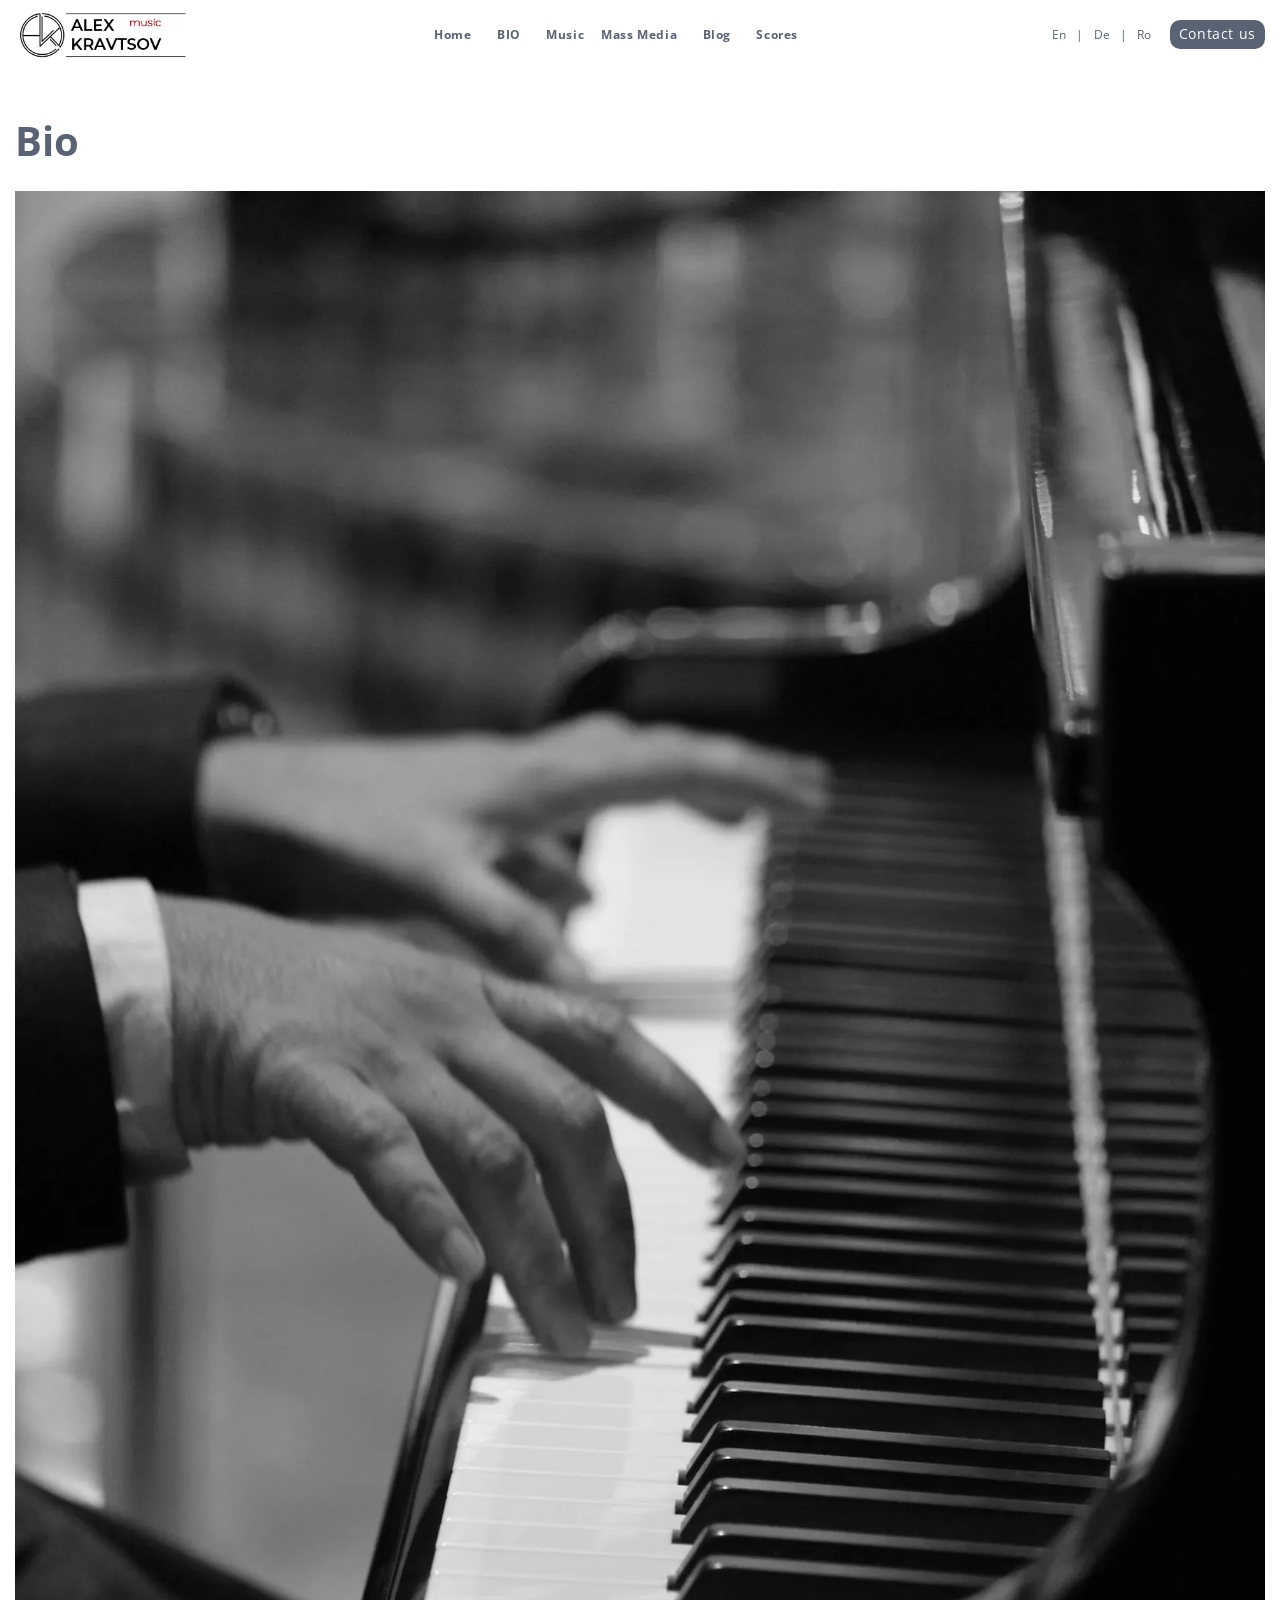
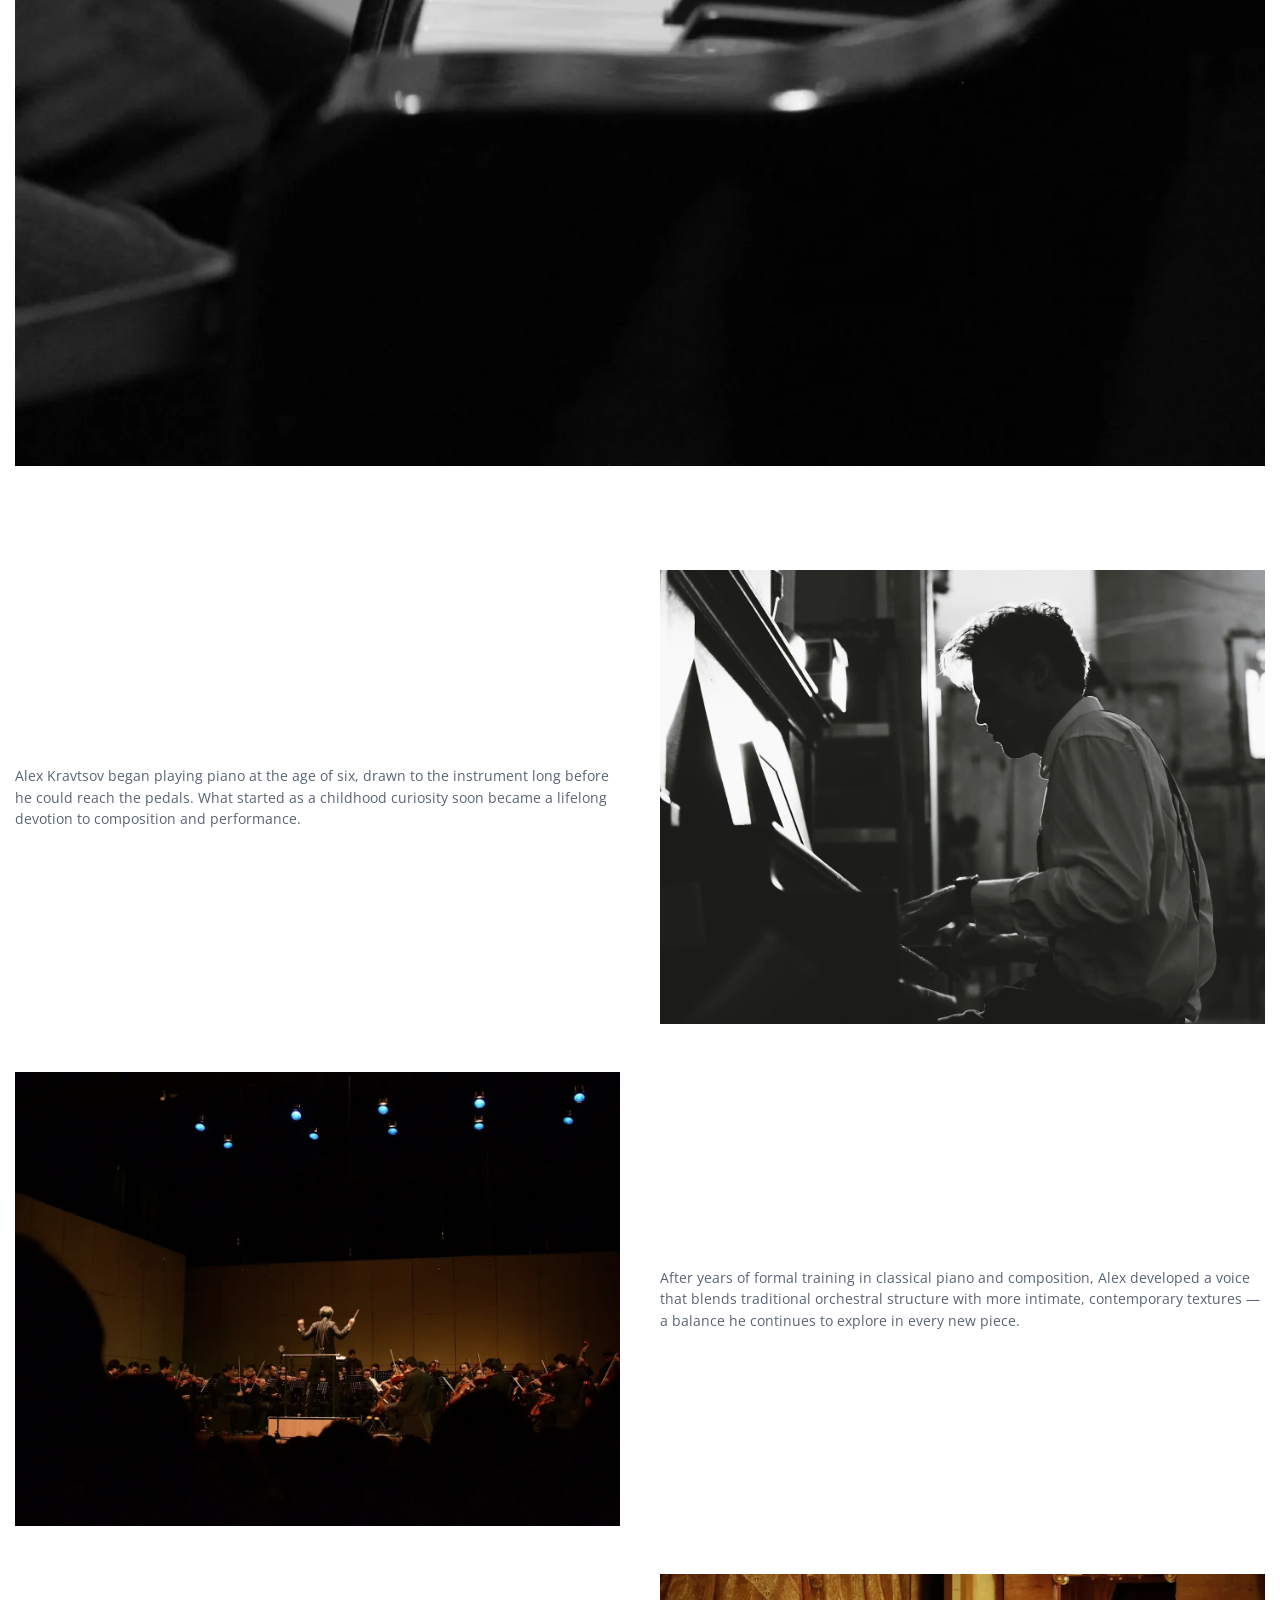
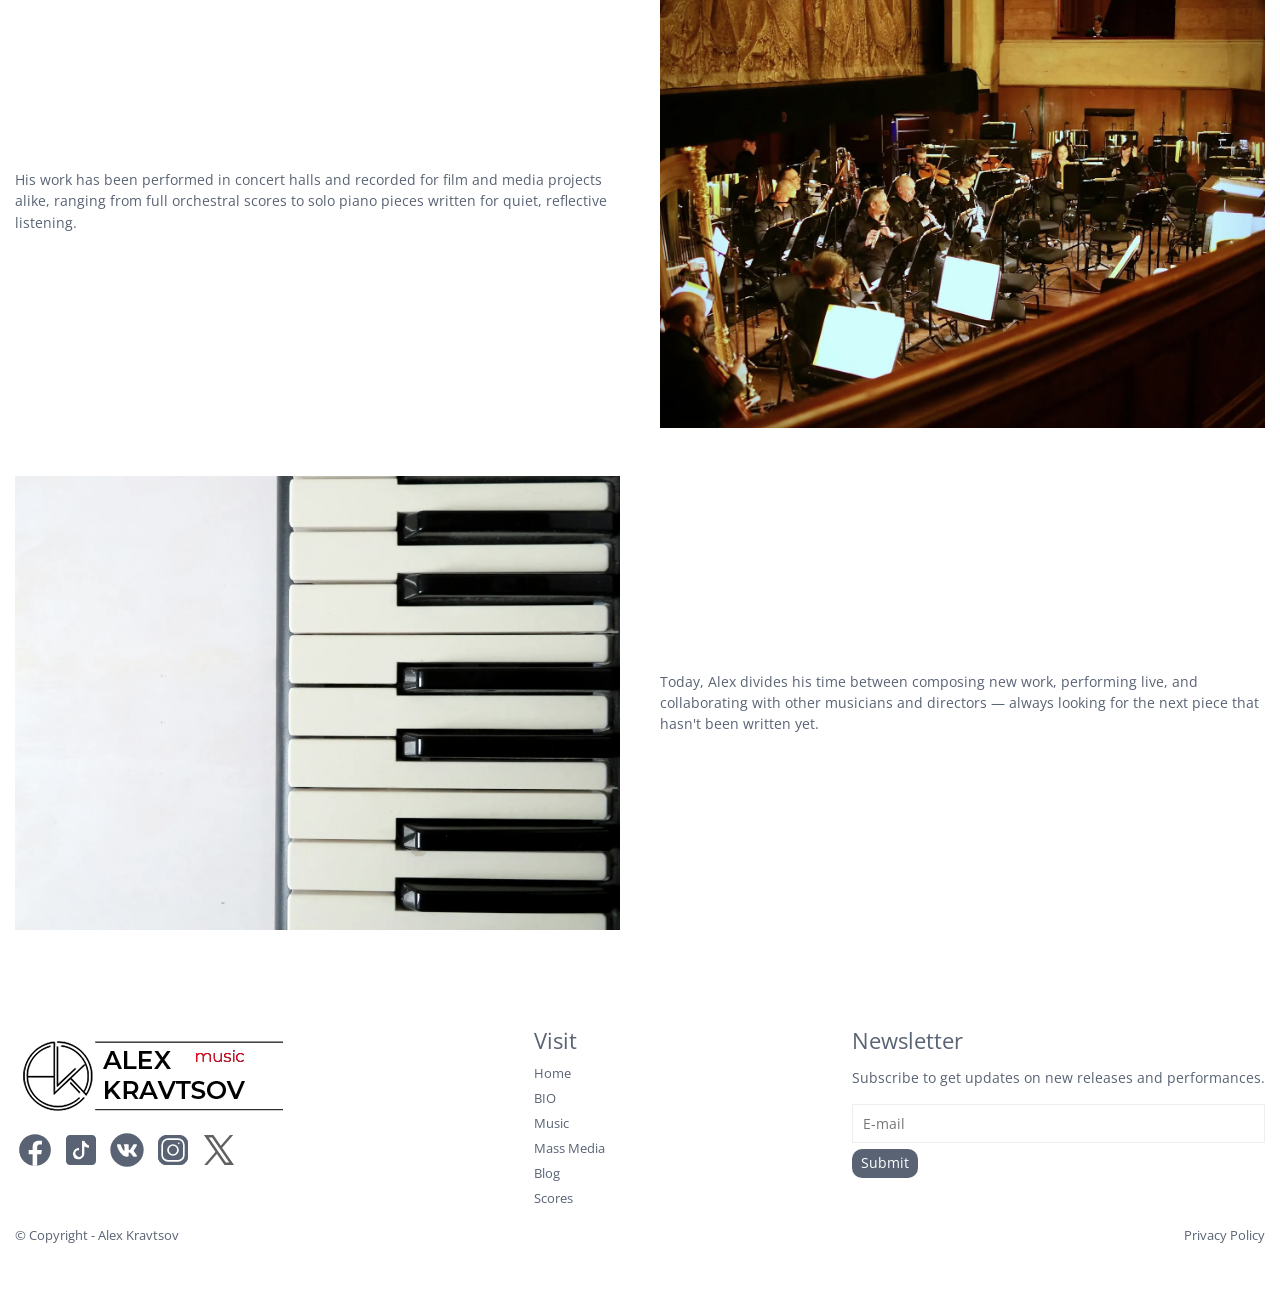
==== commit 8a2b78d6: "Updates" ====
--- a/bio.html
+++ b/bio.html
@@ -5,14 +5,14 @@
 		<meta name="viewport" content="width=device-width, initial-scale=1.0">
 		<link rel="shortcut icon" href="./assets/img/favicon.ico">
 		<title>Alex Kravtsov - Bio</title>
-		<link rel="modulepreload" crossorigin href="./js/common.min.js?v=1787652538581">
-		<script type="module" crossorigin="" src="./js/button.min.js?v=1787652538581"></script>
-		<script type="module" crossorigin="" src="./js/gallery.min.js?v=1787652538581"></script>
-		<link rel="stylesheet" crossorigin="" href="./css/common.min.css?v=1787652538581">
-		<link rel="stylesheet" crossorigin="" href="./css/button.min.css?v=1787652538581">
-		<link rel="stylesheet" crossorigin="" href="./css/gallery.min.css?v=1787652538581">
-		<link rel="stylesheet" crossorigin="" href="./css/bio.min.css?v=1787652538581">
-		<link rel="stylesheet" crossorigin="" href="./css/inner.min.css?v=1787652538581">
+		<link rel="modulepreload" crossorigin href="./js/common.min.js?v=1787655351803">
+		<script type="module" crossorigin="" src="./js/button.min.js?v=1787655351803"></script>
+		<script type="module" crossorigin="" src="./js/gallery.min.js?v=1787655351803"></script>
+		<link rel="stylesheet" crossorigin="" href="./css/common.min.css?v=1787655351803">
+		<link rel="stylesheet" crossorigin="" href="./css/button.min.css?v=1787655351803">
+		<link rel="stylesheet" crossorigin="" href="./css/gallery.min.css?v=1787655351803">
+		<link rel="stylesheet" crossorigin="" href="./css/bio.min.css?v=1787655351803">
+		<link rel="stylesheet" crossorigin="" href="./css/inner.min.css?v=1787655351803">
 	</head>
 	<body>
 		<div class="wrapper">
--- a/css/button.min.css
+++ b/css/button.min.css
@@ -1 +1 @@
-@charset "UTF-8";@import url("https://fonts.googleapis.com/css?family=Open+Sans:regular,500,600,700&display=swap");*{padding:0;margin:0;border:0}*,:after,:before{box-sizing:border-box}:after,:before{display:inline-block}body,html{height:100%}body{line-height:1;scrollbar-gutter:stable;-ms-text-size-adjust:100%;-moz-text-size-adjust:100%;-webkit-text-size-adjust:100%;-webkit-font-smoothing:antialiased;-moz-osx-font-smoothing:grayscale}button,input,textarea{font-family:inherit;font-size:inherit;line-height:inherit;color:inherit;background-color:transparent}input,textarea{width:100%}label{display:inline-block}button,option,select{cursor:pointer}a{display:inline-block;color:inherit;text-decoration:none}ul li{list-style:none}img{max-width:100%;height:auto;vertical-align:middle}h1,h2,h3,h4,h5,h6{font-weight:inherit;font-size:inherit}@font-face{font-family:iconfont;font-display:swap;src:url(../assets/fonts/iconfont.woff2?224aa5cf27b50ce183296403cdfa5c2c) format("woff2")}[class*="--icon-"]:before{font-family:iconfont}[class*="--icon-play"]:before{content:"\f101"}body{min-width:20rem;color:var(--color-3);font-family:Open Sans;font-size:.8125rem}[data-fls-scrolllock] body{overflow:hidden;touch-action:none;overscroll-behavior:none}.wrapper{min-height:100%;display:flex;flex-direction:column;overflow:clip}.wrapper>main{flex:1 1 auto}.wrapper>*{min-width:0}[class*=__container]{max-width:119.375rem;margin:0 auto;padding-left:.9375rem;padding-right:.9375rem}:root{--color-1:#fff;--color-2:#f5f5f5;--color-3:#596374;--color-4:#c39e80;--color-5:#000;--color-6:#af8e73;--color-7:#505968;--color-8:#83b0b7;--color-9:#2b2b2b;--color-10:#e7f0e5;--color-11:#ff005c;--color-12:red;--color-13:#0f0;--color-14:#ddcea1;--color-15:#292929}.bg-one{background:var(--color-1)}.bg-two{background:var(--color-2)}.bg-three{background:var(--color-3)}.bg-four{background:var(--color-4)}.bg-five{background:var(--color-5)}.bg-sex{background:var(--color-6)}.bg-seven{background:var(--color-7)}.bg-eight{background:var(--color-8)}.bg-nine{background:var(--color-9)}.bg-ten{background:var(--color-10)}.bg-eleven{background:var(--color-11)}.bg-twelve{background:var(--color-12)}.bg-thirteen{background:var(--color-13)}.bg-fourteen{background:var(--color-14)}.bg-fifteen{background:var(--color-15)}.c-one{color:var(--color-1)}.c-two{color:var(--color-2)}.c-three{color:var(--color-3)}.c-four{color:var(--color-4)}.c-five{color:var(--color-5)}.c-sex{color:var(--color-6)}.c-seven{color:var(--color-7)}.с-eight{color:var(--color-8)}.с-nine{color:var(--color-9)}.с-ten{color:var(--color-10)}.с-eleven{color:var(--color-11)}.с-twelve{color:var(--color-12)}.с-thirteen{color:var(--color-13)}.с-fourteen{color:var(--color-14)}.c-fifteen{color:var(--color-15)}.spollers{display:grid;gap:.9375rem}.spollers__item{font-size:1.25rem}.spollers__title{width:100%;cursor:default;text-align:left;border:.0625rem solid #eee;padding:.625rem .9375rem;border-radius:.3125rem;position:relative;list-style:none}.spollers__title::-webkit-details-marker,.spollers__title::marker{display:none}.--spoller-init .spollers__title{cursor:pointer}.--spoller-init .spollers__title:after,.--spoller-init .spollers__title:before{content:"";position:absolute;right:.625rem;top:50%;background-color:#000;height:.125rem;width:.9375rem;transition:transform .5s ease 0s}.--spoller-init .spollers__title:before{transform:translate(-75%,-50%) rotate(40deg)}.--spoller-init .spollers__title:after{transform:translateY(-50%) rotate(-40deg)}.--spoller-init .spollers__title.--spoller-active:before{transform:translateX(-75%) rotate(-40deg)}.--spoller-init .spollers__title.--spoller-active:after{transform:rotate(40deg)}.spollers__body{padding:1.25rem;border-radius:.3125rem;border:.0625rem solid #eee}.top-footer__title{list-style:none}.top-footer__title::-webkit-details-marker,.top-footer__title::marker{display:none}.top-footer__title:not(:last-child){margin-bottom:.9375rem}.menu__link,.sub-menu__link{transition:all .6s;position:relative}.menu__link:before,.sub-menu__link:before{content:"";position:absolute;height:.0625rem;width:0;bottom:0;left:0;background:var(--color-8);opacity:0;transition:opacity .6s,width .6s,background .6s}.menu__list{display:flex;flex-wrap:wrap;justify-content:center;column-gap:1.75rem;row-gap:.125rem}.menu__item{position:relative;align-items:center}.menu__link{font-weight:700;padding-top:.3125rem;padding-bottom:.3125rem}.menu__link--sub-menu{padding-right:0}.sub-menu__list{min-width:10.625rem;transition:all .3s}.sub-menu__item{padding-left:1rem;padding-right:1rem}.sub-menu__item:first-child{padding-top:1rem}.sub-menu__item:not(:last-child){padding-bottom:.375rem}.sub-menu__item:last-child{padding-bottom:1rem;border-bottom-left-radius:1rem;border-bottom-right-radius:1rem}.sub-menu__link{display:inline-block;transition:all .3s}.icon-menu{display:none}.header{position:fixed;width:100%;top:0;left:0;right:0;z-index:50;background:var(--color-1)}.header__container{position:relative;z-index:5}.header__content{display:flex;align-items:center;justify-content:space-between;letter-spacing:.0375rem;font-size:.75rem}.actions-header,.header__logo{position:relative;z-index:5}.actions-header{display:flex;align-items:center}.actions-header__item-lang:not(:last-child),.actions-header__list-lang{display:flex;column-gap:.9375rem}.actions-header__item-lang:not(:last-child):after{content:"|"}[data-fls-header-scroll].--header-scroll{position:fixed;top:0;right:0;left:0;z-index:50}[data-fls-header-scroll-show].--header-scroll{transition:translate .3s;translate:0 -100%}[data-fls-header-scroll-show].--header-show{translate:0 0}.bottom-footer__privacy,.menu-footer__link{transition:all .6s;position:relative}.bottom-footer__privacy:before,.menu-footer__link:before{content:"";position:absolute;height:.0625rem;width:0;bottom:0;left:0;background:var(--color-8);opacity:0;transition:opacity .6s,width .6s,background .6s}.footer{z-index:6}.top-footer{background:var(--color-1)}.top-footer__content{display:grid;grid-template-columns:repeat(3,auto);column-gap:1.25rem;justify-content:space-between}.top-footer__logo:not(:last-child){margin-bottom:.625rem}.top-footer__list-social{display:flex;align-items:center;column-gap:.375rem}.top-footer__link-social{max-width:2.5rem;filter:hue-rotate(0deg);transition:all .3s}.top-footer__image-social{aspect-ratio:1/1}.top-footer__parahraph:not(:last-child){margin-bottom:.9375rem}.top-footer__text{color:var(--color-3);line-height:1.5}.menu-footer__list{display:grid;row-gap:.75rem}.menu-footer__link{position:relative}.form-newsletter{display:flex;align-items:center;column-gap:.625rem}.form-newsletter__input{flex:1 1 auto;border:.0625rem solid var(--color-2);border-radius:.625rem!important;background:var(--color-1);color:var(--color-3);padding-left:.9375rem;padding-right:.9375rem;transition:border-color .3s}.form-newsletter__input.--form-focus{border-color:var(--color-3)}.form-newsletter__input.--form-error{border-color:#c0392b}.form-newsletter__button{flex:0 0 auto}[data-fls-form-error]{color:#c0392b;margin-top:.375rem}.bottom-footer{background:var(--color-1)}.bottom-footer__content{display:flex;justify-content:space-between;align-items:center;column-gap:.9375rem}input[type=email],input[type=tel],input[type=text],textarea{-webkit-appearance:none;-moz-appearance:none;appearance:none}.input{border-radius:0!important;width:100%;display:block;padding:.625rem;border:.0625rem solid #eee;caret-color:inherit}.input[placeholder]:not([data-fls-placeholder-nohiden])::placeholder{transition:opacity .3s}.input[placeholder]:not([data-fls-placeholder-nohiden]):focus::placeholder{opacity:0}textarea.input{resize:vertical;padding:0}.button{display:inline-flex;color:var(--color-1);text-wrap:nowrap}.button--fw{width:100%}.button--yellow-brown{background:var(--color-4)}.button--dark-grey{background:var(--color-3);transition:all .3s}.button--radius{border-radius:.625rem}@media (max-width:119.375em){.actions-header__item-lang:not(:last-child),.actions-header__list-lang{column-gap:.625rem}}@media (max-width:62em){.menu__link--no-sub-menu{padding-right:.25rem}}@media (max-width:61.99875em){.actions-header__item-lang:not(:last-child),.actions-header__list-lang{column-gap:.3125rem}}@media (max-width:61.9375em){.menu__list{column-gap:.75rem}.header__content{column-gap:.5rem}.header__logo img{max-width:9.375rem}.actions-header{column-gap:.9375rem}}@media (max-width:47.99875em) and (any-hover:none){.icon-menu{cursor:default}}@media (max-width:47.99875em){.menu__body{height:100svh;overflow:auto;padding:5rem .9375rem .9375rem 1.875rem;background:var(--color-1)}.menu__body,.menu__body:before{position:fixed;width:100%;left:-100%;top:0;transition:left .3s}.menu__body:before{content:"";height:3.75rem;z-index:2}[data-fls-menu-open] .menu__body,[data-fls-menu-open] .menu__body:before{left:0}.menu__list{flex-direction:column;row-gap:.9375rem}.menu__item{display:grid}.menu__item.menu-active-header .menu__link{background:var(--color-2)}.menu__link--no-sub-menu{padding-right:0}.menu__link{font-size:1.125rem;padding-top:1.125rem;padding-bottom:1.125rem;padding-left:1.125rem}.sub-menu__list{padding-top:.625rem}.sub-menu__link{line-height:1.3;padding-top:1.125rem;padding-bottom:1.125rem;font-size:1.125rem;width:100%}.icon-menu{display:block;position:relative;width:1.875rem;height:1.125rem;z-index:5}.icon-menu span,.icon-menu:after,.icon-menu:before{content:"";transition:all .3s ease 0s;right:0;position:absolute;width:100%;height:.125rem;background-color:#000}.icon-menu:before{top:0}.icon-menu:after{bottom:0}.icon-menu span{top:calc(50% - .0625rem)}[data-fls-menu-open] .icon-menu span{width:0}[data-fls-menu-open] .icon-menu:before{top:calc(50% - .0625rem);transform:rotate(-45deg)}[data-fls-menu-open] .icon-menu:after{bottom:calc(50% - .0625rem);transform:rotate(45deg)}.top-footer__content{grid-template-columns:repeat(1,auto);justify-content:center;row-gap:1.25rem}.bottom-footer__content{flex-direction:column}}@media (max-width:29.99875em){.header__content{column-gap:.3125rem}.actions-header__item-lang:not(:last-child),.actions-header__list-lang{column-gap:.1875rem}.form-newsletter{flex-direction:column;row-gap:.625rem}}@media (max-width:20em){.top-footer__title{font-size:1.25rem}.sub-menu__link{font-size:.8125rem}.header__content{min-height:3.75rem}.top-footer{padding-top:1.875rem;padding-bottom:.9375rem}.form-newsletter__input,.top-footer__text{font-size:.8125rem}.form-newsletter__input{padding-top:.5rem;padding-bottom:.5rem}[data-fls-form-error]{font-size:.75rem}.bottom-footer{padding-bottom:1.875rem}.button{font-size:.8125rem;padding-top:.375rem;padding-bottom:.375rem;padding-left:.5rem;padding-right:.5rem}}@media (min-width:20em) and (max-width:119.375em){.top-footer__title{font-size:clamp(1.25rem,1.19968553459375rem + .251572327vw,1.5rem)}.sub-menu__link{font-size:clamp(.8125rem,.78734276729375rem + .1257861635vw,.9375rem)}.header__content{min-height:clamp(3.75rem,3.56132075471875rem + .9433962264vw,4.6875rem)}.top-footer{padding-top:clamp(1.875rem,1.49764150943125rem + 1.8867924528vw,3.75rem);padding-bottom:clamp(.9375rem,.74882075471875rem + .9433962264vw,1.875rem)}.form-newsletter__input,.top-footer__text{font-size:clamp(.8125rem,.78734276729375rem + .1257861635vw,.9375rem)}.form-newsletter__input{padding-top:clamp(.5rem,.47484276729375rem + .1257861635vw,.625rem);padding-bottom:clamp(.5rem,.47484276729375rem + .1257861635vw,.625rem)}[data-fls-form-error]{font-size:clamp(.75rem,.73742138365rem + .0628930818vw,.8125rem)}.bottom-footer{padding-bottom:clamp(1.875rem,1.49764150943125rem + 1.8867924528vw,3.75rem)}.button{font-size:clamp(.8125rem,.78734276729375rem + .1257861635vw,.9375rem);padding-top:clamp(.375rem,.34984276729375rem + .1257861635vw,.5rem);padding-bottom:clamp(.375rem,.34984276729375rem + .1257861635vw,.5rem);padding-left:clamp(.5rem,.47484276729375rem + .1257861635vw,.625rem);padding-right:clamp(.5rem,.47484276729375rem + .1257861635vw,.625rem)}}@media (min-width:47.99875em){.menu__list{align-items:center}.menu__item{display:flex}.menu__item.menu-active-header{background:var(--color-2)}.menu__item.menu-active-header .menu__link{text-decoration:none}.sub-menu__list{position:absolute;top:.8125rem;left:-1.5625rem;visibility:hidden;opacity:0;pointer-events:none;padding-top:2.1875rem}.sub-menu__list>.sub-menu__item{background:var(--color-2)}.sub-menu__item{border-left:.125rem solid var(--color-2);border-right:.125rem solid var(--color-2)}.sub-menu__item:first-child{border-top:.125rem solid var(--color-2)}.sub-menu__item:not(:last-child){padding-bottom:.625rem}.sub-menu__item:last-child{border-bottom:.125rem solid var(--color-2)}.sub-menu__link{line-height:1.5}}@media (min-width:61.9375em) and (max-width:119.375em){.menu__list{column-gap:clamp(.75rem,-.32834602829375rem + 1.7410228509vw,1.75rem)}.header__content{column-gap:clamp(.5rem,.3652067464625rem + .2176278564vw,.625rem)}.header__logo img{max-width:clamp(9.375rem,4.38764961915rem + 8.0522306855vw,14rem)}.actions-header{column-gap:clamp(.9375rem,.26353373231875rem + 1.0881392818vw,1.5625rem)}}@media (min-width:62em) and (max-width:119.375em){.menu__link--no-sub-menu{padding-right:clamp(.25rem,-.6955337690625rem + 1.5250544662vw,1.125rem)}}@media (min-width:119.375em){.top-footer__title{font-size:1.5rem}.menu__list{column-gap:1.75rem}.menu__link--no-sub-menu{padding-right:1.125rem}.sub-menu__link{font-size:.9375rem}.header__content{min-height:4.6875rem;column-gap:.625rem}.header__logo img{max-width:14rem}.actions-header{column-gap:1.5625rem}.top-footer{padding-top:3.75rem;padding-bottom:1.875rem}.form-newsletter__input,.top-footer__text{font-size:.9375rem}.form-newsletter__input{padding-top:.625rem;padding-bottom:.625rem}[data-fls-form-error]{font-size:.8125rem}.bottom-footer{padding-bottom:3.75rem}.button{font-size:.9375rem;padding-top:.5rem;padding-bottom:.5rem;padding-left:.625rem;padding-right:.625rem}}@media (any-hover:hover){.menu__link:hover,.sub-menu__link:hover{color:var(--color-8)}.menu__link:hover:before,.sub-menu__link:hover:before{opacity:1;width:calc(50% - .0625rem)}.menu__list>.menu__item:hover .menu__arrow-submenu{transform:translate(-.5rem) rotate(-180deg)}.menu__list>.menu__item:hover .sub-menu__list{visibility:visible;opacity:1;pointer-events:all}.bottom-footer__privacy:hover,.menu-footer__link:hover{color:var(--color-8)}.bottom-footer__privacy:hover:before,.menu-footer__link:hover:before{opacity:1;width:calc(50% - .0625rem)}.top-footer__link-social:hover{filter:hue-rotate(440deg)}.button--dark-grey:hover,.button--yellow-brown:hover{background:var(--color-9)}}+@charset "UTF-8";@import url("https://fonts.googleapis.com/css?family=Open+Sans:regular,500,600,700&display=swap");*{padding:0;margin:0;border:0}*,:after,:before{box-sizing:border-box}:after,:before{display:inline-block}body,html{height:100%}body{line-height:1;scrollbar-gutter:stable;-ms-text-size-adjust:100%;-moz-text-size-adjust:100%;-webkit-text-size-adjust:100%;-webkit-font-smoothing:antialiased;-moz-osx-font-smoothing:grayscale}button,input,textarea{font-family:inherit;font-size:inherit;line-height:inherit;color:inherit;background-color:transparent}input,textarea{width:100%}label{display:inline-block}button,option,select{cursor:pointer}a{display:inline-block;color:inherit;text-decoration:none}ul li{list-style:none}img{max-width:100%;height:auto;vertical-align:middle}h1,h2,h3,h4,h5,h6{font-weight:inherit;font-size:inherit}@font-face{font-family:iconfont;font-display:swap;src:url(../assets/fonts/iconfont.woff2?224aa5cf27b50ce183296403cdfa5c2c) format("woff2")}[class*="--icon-"]:before{font-family:iconfont}[class*="--icon-play"]:before{content:"\f101"}body{min-width:20rem;color:var(--color-3);font-family:Open Sans;font-size:.8125rem}[data-fls-scrolllock] body{overflow:hidden;touch-action:none;overscroll-behavior:none}.wrapper{min-height:100%;display:flex;flex-direction:column;overflow:clip}.wrapper>main{flex:1 1 auto}.wrapper>*{min-width:0}[class*=__container]{max-width:119.375rem;margin:0 auto;padding-left:.9375rem;padding-right:.9375rem}:root{--color-1:#fff;--color-2:#f5f5f5;--color-3:#596374;--color-4:#c39e80;--color-5:#000;--color-6:#af8e73;--color-7:#505968;--color-8:#83b0b7;--color-9:#2b2b2b;--color-10:#e7f0e5;--color-11:#ff005c;--color-12:red;--color-13:#0f0;--color-14:#ddcea1;--color-15:#292929}.bg-one{background:var(--color-1)}.bg-two{background:var(--color-2)}.bg-three{background:var(--color-3)}.bg-four{background:var(--color-4)}.bg-five{background:var(--color-5)}.bg-sex{background:var(--color-6)}.bg-seven{background:var(--color-7)}.bg-eight{background:var(--color-8)}.bg-nine{background:var(--color-9)}.bg-ten{background:var(--color-10)}.bg-eleven{background:var(--color-11)}.bg-twelve{background:var(--color-12)}.bg-thirteen{background:var(--color-13)}.bg-fourteen{background:var(--color-14)}.bg-fifteen{background:var(--color-15)}.c-one{color:var(--color-1)}.c-two{color:var(--color-2)}.c-three{color:var(--color-3)}.c-four{color:var(--color-4)}.c-five{color:var(--color-5)}.c-sex{color:var(--color-6)}.c-seven{color:var(--color-7)}.с-eight{color:var(--color-8)}.с-nine{color:var(--color-9)}.с-ten{color:var(--color-10)}.с-eleven{color:var(--color-11)}.с-twelve{color:var(--color-12)}.с-thirteen{color:var(--color-13)}.с-fourteen{color:var(--color-14)}.c-fifteen{color:var(--color-15)}.spollers{display:grid;gap:.9375rem}.spollers__item{font-size:1.25rem}.spollers__title{width:100%;cursor:default;text-align:left;border:.0625rem solid #eee;padding:.625rem .9375rem;border-radius:.3125rem;position:relative;list-style:none}.spollers__title::-webkit-details-marker,.spollers__title::marker{display:none}.--spoller-init .spollers__title{cursor:pointer}.--spoller-init .spollers__title:after,.--spoller-init .spollers__title:before{content:"";position:absolute;right:.625rem;top:50%;background-color:#000;height:.125rem;width:.9375rem;transition:transform .5s ease 0s}.--spoller-init .spollers__title:before{transform:translate(-75%,-50%) rotate(40deg)}.--spoller-init .spollers__title:after{transform:translateY(-50%) rotate(-40deg)}.--spoller-init .spollers__title.--spoller-active:before{transform:translateX(-75%) rotate(-40deg)}.--spoller-init .spollers__title.--spoller-active:after{transform:rotate(40deg)}.spollers__body{padding:1.25rem;border-radius:.3125rem;border:.0625rem solid #eee}.top-footer__title{list-style:none}.top-footer__title::-webkit-details-marker,.top-footer__title::marker{display:none}.top-footer__title:not(:last-child){margin-bottom:.9375rem}.menu__link,.sub-menu__link{transition:all .6s;position:relative}.menu__link:before,.sub-menu__link:before{content:"";position:absolute;height:.0625rem;width:0;bottom:0;left:0;background:var(--color-8);opacity:0;transition:opacity .6s,width .6s,background .6s}.menu__list{display:flex;flex-wrap:wrap;justify-content:center;column-gap:1.75rem;row-gap:.125rem}.menu__item{position:relative;align-items:center}.menu__link{font-weight:700;padding-top:.3125rem;padding-bottom:.3125rem}.menu__link--sub-menu{padding-right:0}.sub-menu__list{min-width:10.625rem;transition:all .3s}.sub-menu__item{padding-left:1rem;padding-right:1rem}.sub-menu__item:first-child{padding-top:1rem}.sub-menu__item:not(:last-child){padding-bottom:.375rem}.sub-menu__item:last-child{padding-bottom:1rem;border-bottom-left-radius:1rem;border-bottom-right-radius:1rem}.sub-menu__link{display:inline-block;transition:all .3s}.icon-menu{display:none}.header{position:fixed;width:100%;top:0;left:0;right:0;z-index:50;background:var(--color-1)}.header__container{position:relative;z-index:5}.header__content{display:flex;align-items:center;justify-content:space-between;letter-spacing:.0375rem;font-size:.75rem}.actions-header,.header__logo{position:relative;z-index:5}.actions-header{display:flex;align-items:center}.actions-header__item-lang:not(:last-child),.actions-header__list-lang{display:flex;column-gap:.9375rem}.actions-header__item-lang:not(:last-child):after{content:"|"}[data-fls-header-scroll].--header-scroll{position:fixed;top:0;right:0;left:0;z-index:50}[data-fls-header-scroll-show].--header-scroll{transition:translate .3s;translate:0 -100%}[data-fls-header-scroll-show].--header-show{translate:0 0}.bottom-footer__privacy,.menu-footer__link{transition:all .6s;position:relative}.bottom-footer__privacy:before,.menu-footer__link:before{content:"";position:absolute;height:.0625rem;width:0;bottom:0;left:0;background:var(--color-8);opacity:0;transition:opacity .6s,width .6s,background .6s}.footer{z-index:6}.top-footer{background:var(--color-1)}.top-footer__content{display:grid;grid-template-columns:repeat(3,auto);column-gap:1.25rem;justify-content:space-between}.top-footer__logo:not(:last-child){margin-bottom:.625rem}.top-footer__list-social{display:flex;align-items:center;column-gap:.375rem}.top-footer__link-social{max-width:2.5rem;filter:hue-rotate(0deg);transition:all .3s}.top-footer__image-social{aspect-ratio:1/1}.top-footer__parahraph:not(:last-child){margin-bottom:.9375rem}.top-footer__text{color:var(--color-3);line-height:1.5}.menu-footer__list{display:grid;row-gap:.75rem}.menu-footer__link{position:relative}.form-newsletter{display:flex;flex-wrap:wrap;align-items:center;column-gap:.625rem;row-gap:.375rem}.form-newsletter__input{flex:1 1 auto;border:.0625rem solid var(--color-2);border-radius:.625rem!important;background:var(--color-1);color:var(--color-3);padding-left:.9375rem;padding-right:.9375rem;transition:border-color .3s}.form-newsletter__input.--form-focus{border-color:var(--color-3)}.form-newsletter__input.--form-error{border-color:#c0392b}.form-newsletter__button{flex:0 0 auto}[data-fls-form-error]{flex-basis:100%;color:#c0392b;margin-top:.125rem}.bottom-footer{background:var(--color-1)}.bottom-footer__content{display:flex;justify-content:space-between;align-items:center;column-gap:.9375rem}input[type=email],input[type=tel],input[type=text],textarea{-webkit-appearance:none;-moz-appearance:none;appearance:none}.input{border-radius:0!important;width:100%;display:block;padding:.625rem;border:.0625rem solid #eee;caret-color:inherit}.input[placeholder]:not([data-fls-placeholder-nohiden])::placeholder{transition:opacity .3s}.input[placeholder]:not([data-fls-placeholder-nohiden]):focus::placeholder{opacity:0}textarea.input{resize:vertical;padding:0}.button{display:inline-flex;color:var(--color-1);text-wrap:nowrap}.button--fw{width:100%}.button--yellow-brown{background:var(--color-4)}.button--dark-grey{background:var(--color-3);transition:all .3s}.button--radius{border-radius:.625rem}@media (max-width:119.375em){.actions-header__item-lang:not(:last-child),.actions-header__list-lang{column-gap:.625rem}}@media (max-width:62em){.menu__link--no-sub-menu{padding-right:.25rem}}@media (max-width:61.99875em){.actions-header__item-lang:not(:last-child),.actions-header__list-lang{column-gap:.3125rem}}@media (max-width:61.9375em){.menu__list{column-gap:.75rem}.header__content{column-gap:.5rem}.header__logo img{max-width:9.375rem}.actions-header{column-gap:.9375rem}}@media (max-width:47.99875em) and (any-hover:none){.icon-menu{cursor:default}}@media (max-width:47.99875em){.menu__body{height:100svh;overflow:auto;padding:5rem .9375rem .9375rem 1.875rem;background:var(--color-1)}.menu__body,.menu__body:before{position:fixed;width:100%;left:-100%;top:0;transition:left .3s}.menu__body:before{content:"";height:3.75rem;z-index:2}[data-fls-menu-open] .menu__body,[data-fls-menu-open] .menu__body:before{left:0}.menu__list{flex-direction:column;row-gap:.9375rem}.menu__item{display:grid}.menu__item.menu-active-header .menu__link{background:var(--color-2)}.menu__link--no-sub-menu{padding-right:0}.menu__link{font-size:1.125rem;padding-top:1.125rem;padding-bottom:1.125rem;padding-left:1.125rem}.sub-menu__list{padding-top:.625rem}.sub-menu__link{line-height:1.3;padding-top:1.125rem;padding-bottom:1.125rem;font-size:1.125rem;width:100%}.icon-menu{display:block;position:relative;width:1.875rem;height:1.125rem;z-index:5}.icon-menu span,.icon-menu:after,.icon-menu:before{content:"";transition:all .3s ease 0s;right:0;position:absolute;width:100%;height:.125rem;background-color:#000}.icon-menu:before{top:0}.icon-menu:after{bottom:0}.icon-menu span{top:calc(50% - .0625rem)}[data-fls-menu-open] .icon-menu span{width:0}[data-fls-menu-open] .icon-menu:before{top:calc(50% - .0625rem);transform:rotate(-45deg)}[data-fls-menu-open] .icon-menu:after{bottom:calc(50% - .0625rem);transform:rotate(45deg)}.top-footer__content{grid-template-columns:repeat(1,auto);justify-content:center;row-gap:1.25rem}.bottom-footer__content{flex-direction:column}}@media (max-width:29.99875em){.header__content{column-gap:.3125rem}.actions-header__item-lang:not(:last-child),.actions-header__list-lang{column-gap:.1875rem}.form-newsletter{flex-direction:column;align-items:stretch;row-gap:.625rem}}@media (max-width:20em){.top-footer__title{font-size:1.25rem}.sub-menu__link{font-size:.8125rem}.header__content{min-height:3.75rem}.top-footer{padding-top:1.875rem;padding-bottom:.9375rem}.form-newsletter__input,.top-footer__text{font-size:.8125rem}.form-newsletter__input{padding-top:.5rem;padding-bottom:.5rem}[data-fls-form-error]{font-size:.75rem}.bottom-footer{padding-bottom:1.875rem}.button{font-size:.8125rem;padding-top:.375rem;padding-bottom:.375rem;padding-left:.5rem;padding-right:.5rem}}@media (min-width:20em) and (max-width:119.375em){.top-footer__title{font-size:clamp(1.25rem,1.19968553459375rem + .251572327vw,1.5rem)}.sub-menu__link{font-size:clamp(.8125rem,.78734276729375rem + .1257861635vw,.9375rem)}.header__content{min-height:clamp(3.75rem,3.56132075471875rem + .9433962264vw,4.6875rem)}.top-footer{padding-top:clamp(1.875rem,1.49764150943125rem + 1.8867924528vw,3.75rem);padding-bottom:clamp(.9375rem,.74882075471875rem + .9433962264vw,1.875rem)}.form-newsletter__input,.top-footer__text{font-size:clamp(.8125rem,.78734276729375rem + .1257861635vw,.9375rem)}.form-newsletter__input{padding-top:clamp(.5rem,.47484276729375rem + .1257861635vw,.625rem);padding-bottom:clamp(.5rem,.47484276729375rem + .1257861635vw,.625rem)}[data-fls-form-error]{font-size:clamp(.75rem,.73742138365rem + .0628930818vw,.8125rem)}.bottom-footer{padding-bottom:clamp(1.875rem,1.49764150943125rem + 1.8867924528vw,3.75rem)}.button{font-size:clamp(.8125rem,.78734276729375rem + .1257861635vw,.9375rem);padding-top:clamp(.375rem,.34984276729375rem + .1257861635vw,.5rem);padding-bottom:clamp(.375rem,.34984276729375rem + .1257861635vw,.5rem);padding-left:clamp(.5rem,.47484276729375rem + .1257861635vw,.625rem);padding-right:clamp(.5rem,.47484276729375rem + .1257861635vw,.625rem)}}@media (min-width:47.99875em){.menu__list{align-items:center}.menu__item{display:flex}.menu__item.menu-active-header{background:var(--color-2)}.menu__item.menu-active-header .menu__link{text-decoration:none}.sub-menu__list{position:absolute;top:.8125rem;left:-1.5625rem;visibility:hidden;opacity:0;pointer-events:none;padding-top:2.1875rem}.sub-menu__list>.sub-menu__item{background:var(--color-2)}.sub-menu__item{border-left:.125rem solid var(--color-2);border-right:.125rem solid var(--color-2)}.sub-menu__item:first-child{border-top:.125rem solid var(--color-2)}.sub-menu__item:not(:last-child){padding-bottom:.625rem}.sub-menu__item:last-child{border-bottom:.125rem solid var(--color-2)}.sub-menu__link{line-height:1.5}}@media (min-width:61.9375em) and (max-width:119.375em){.menu__list{column-gap:clamp(.75rem,-.32834602829375rem + 1.7410228509vw,1.75rem)}.header__content{column-gap:clamp(.5rem,.3652067464625rem + .2176278564vw,.625rem)}.header__logo img{max-width:clamp(9.375rem,4.38764961915rem + 8.0522306855vw,14rem)}.actions-header{column-gap:clamp(.9375rem,.26353373231875rem + 1.0881392818vw,1.5625rem)}}@media (min-width:62em) and (max-width:119.375em){.menu__link--no-sub-menu{padding-right:clamp(.25rem,-.6955337690625rem + 1.5250544662vw,1.125rem)}}@media (min-width:119.375em){.top-footer__title{font-size:1.5rem}.menu__list{column-gap:1.75rem}.menu__link--no-sub-menu{padding-right:1.125rem}.sub-menu__link{font-size:.9375rem}.header__content{min-height:4.6875rem;column-gap:.625rem}.header__logo img{max-width:14rem}.actions-header{column-gap:1.5625rem}.top-footer{padding-top:3.75rem;padding-bottom:1.875rem}.form-newsletter__input,.top-footer__text{font-size:.9375rem}.form-newsletter__input{padding-top:.625rem;padding-bottom:.625rem}[data-fls-form-error]{font-size:.8125rem}.bottom-footer{padding-bottom:3.75rem}.button{font-size:.9375rem;padding-top:.5rem;padding-bottom:.5rem;padding-left:.625rem;padding-right:.625rem}}@media (any-hover:hover){.menu__link:hover,.sub-menu__link:hover{color:var(--color-8)}.menu__link:hover:before,.sub-menu__link:hover:before{opacity:1;width:calc(50% - .0625rem)}.menu__list>.menu__item:hover .menu__arrow-submenu{transform:translate(-.5rem) rotate(-180deg)}.menu__list>.menu__item:hover .sub-menu__list{visibility:visible;opacity:1;pointer-events:all}.bottom-footer__privacy:hover,.menu-footer__link:hover{color:var(--color-8)}.bottom-footer__privacy:hover:before,.menu-footer__link:hover:before{opacity:1;width:calc(50% - .0625rem)}.top-footer__link-social:hover{filter:hue-rotate(440deg)}.button--dark-grey:hover,.button--yellow-brown:hover{background:var(--color-9)}}
--- a/css/bio.min.css
+++ b/css/bio.min.css
@@ -1 +1 @@
-.biointro__image{overflow:hidden}.biointro__image img{transition:transform .5s ease,filter .5s ease;filter:saturate(.85)}.biointro__container{display:flex;flex-direction:column}.biointro__item{display:flex;align-items:center;column-gap:2.5rem}.biointro__item--reverse{flex-direction:row-reverse}.biointro__text{flex:0 1 50%;color:var(--color-3);line-height:1.5}.biointro__image{flex:0 1 50%;aspect-ratio:4/3;background:var(--color-2)}.biointro__image a,.biointro__image img{display:block;width:100%;height:100%}.biointro__image img{object-fit:cover}.biohero__image{overflow:hidden}.biohero__image img{transition:transform .5s ease,filter .5s ease;filter:saturate(.85)}.biohero__headline{font-weight:700;color:var(--color-3)}.biohero__headline:not(:last-child){margin-bottom:1.875rem}.biohero__image{aspect-ratio:21/9;width:100%;background:var(--color-2)}.biohero__image img{width:100%;height:100%;object-fit:cover;display:block}@media (max-width:47.99875em){.biointro__item{align-items:flex-start;row-gap:1.25rem}.biointro__item,.biointro__item--reverse{flex-direction:column}.biointro__image,.biointro__text{flex:0 0 auto;width:100%}}@media (max-width:20em){.biointro__container{row-gap:1.875rem;padding-top:1.875rem;padding-bottom:1.875rem}.biointro__text{font-size:.8125rem}.biohero__container{padding-top:2.5rem;padding-bottom:1.875rem}.biohero__headline{font-size:1.75rem}}@media (min-width:20em) and (max-width:119.375em){.biointro__container{row-gap:clamp(1.875rem,1.49764150943125rem + 1.8867924528vw,3.75rem);padding-top:clamp(1.875rem,1.49764150943125rem + 1.8867924528vw,3.75rem);padding-bottom:clamp(1.875rem,1.49764150943125rem + 1.8867924528vw,3.75rem)}.biointro__text{font-size:clamp(.8125rem,.78734276729375rem + .1257861635vw,.9375rem)}.biohero__container{padding-top:clamp(2.5rem,2.24842767295625rem + 1.2578616352vw,3.75rem);padding-bottom:clamp(1.875rem,1.749213836475rem + .6289308176vw,2.5rem)}.biohero__headline{font-size:clamp(1.75rem,1.49842767295625rem + 1.2578616352vw,3rem)}}@media (min-width:119.375em){.biointro__container{row-gap:3.75rem;padding-top:3.75rem;padding-bottom:3.75rem}.biointro__text{font-size:.9375rem}.biohero__container{padding-top:3.75rem;padding-bottom:2.5rem}.biohero__headline{font-size:3rem}}@media (any-hover:hover){.biohero__image:hover img,.biointro__image:hover img{transform:scale(1.08);filter:saturate(1.15)}}+.biointro__image{overflow:hidden}.biointro__image img{transition:transform .5s ease,filter .5s ease;filter:saturate(.85)}.biointro__container{display:flex;flex-direction:column}.biointro__item{display:flex;align-items:center;column-gap:2.5rem}.biointro__item--reverse{flex-direction:row-reverse}.biointro__text{flex:0 1 50%;color:var(--color-3);line-height:1.5}.biointro__image{flex:0 1 50%;aspect-ratio:4/3;background:var(--color-2)}.biointro__image a,.biointro__image img{display:block;width:100%;height:100%}.biointro__image img{object-fit:cover}.biohero__image{overflow:hidden}.biohero__image img{transition:transform .5s ease,filter .5s ease;filter:saturate(.85)}.biohero__container{display:flex;flex-direction:column;min-height:100svh}.biohero__headline{font-weight:700;color:var(--color-3)}.biohero__headline:not(:last-child){margin-bottom:1.875rem}.biohero__image{flex:1 1 auto;width:100%;background:var(--color-2);opacity:0;transform:translateY(1.25rem);transition:opacity .6s ease,transform .6s ease}.biohero__image img{width:100%;height:100%;object-fit:cover;display:block}[data-fls-loaded] .biohero__image{opacity:1;transform:translateY(0)}@media (max-width:47.99875em){.biointro__item{align-items:flex-start;row-gap:1.25rem}.biointro__item,.biointro__item--reverse{flex-direction:column}.biointro__image,.biointro__text{flex:0 0 auto;width:100%}}@media (max-width:20em){.biointro__container{row-gap:1.875rem;padding-top:2.5rem;padding-bottom:2.5rem}.biointro__text{font-size:.8125rem}.biohero__container{padding-top:2.5rem;padding-bottom:2.5rem}.biohero__headline{font-size:1.75rem}}@media (min-width:20em) and (max-width:119.375em){.biointro__container{row-gap:clamp(1.875rem,1.49764150943125rem + 1.8867924528vw,3.75rem);padding-top:clamp(2.5rem,2.24842767295625rem + 1.2578616352vw,3.75rem);padding-bottom:clamp(2.5rem,2.24842767295625rem + 1.2578616352vw,3.75rem)}.biointro__text{font-size:clamp(.8125rem,.78734276729375rem + .1257861635vw,.9375rem)}.biohero__container{padding-top:clamp(2.5rem,2.24842767295625rem + 1.2578616352vw,3.75rem);padding-bottom:clamp(2.5rem,2.24842767295625rem + 1.2578616352vw,3.75rem)}.biohero__headline{font-size:clamp(1.75rem,1.49842767295625rem + 1.2578616352vw,3rem)}}@media (min-width:119.375em){.biointro__container{row-gap:3.75rem;padding-top:3.75rem;padding-bottom:3.75rem}.biointro__text{font-size:.9375rem}.biohero__container{padding-top:3.75rem;padding-bottom:3.75rem}.biohero__headline{font-size:3rem}}@media (any-hover:hover){.biohero__image:hover img,.biointro__image:hover img{transform:scale(1.08);filter:saturate(1.15)}}
